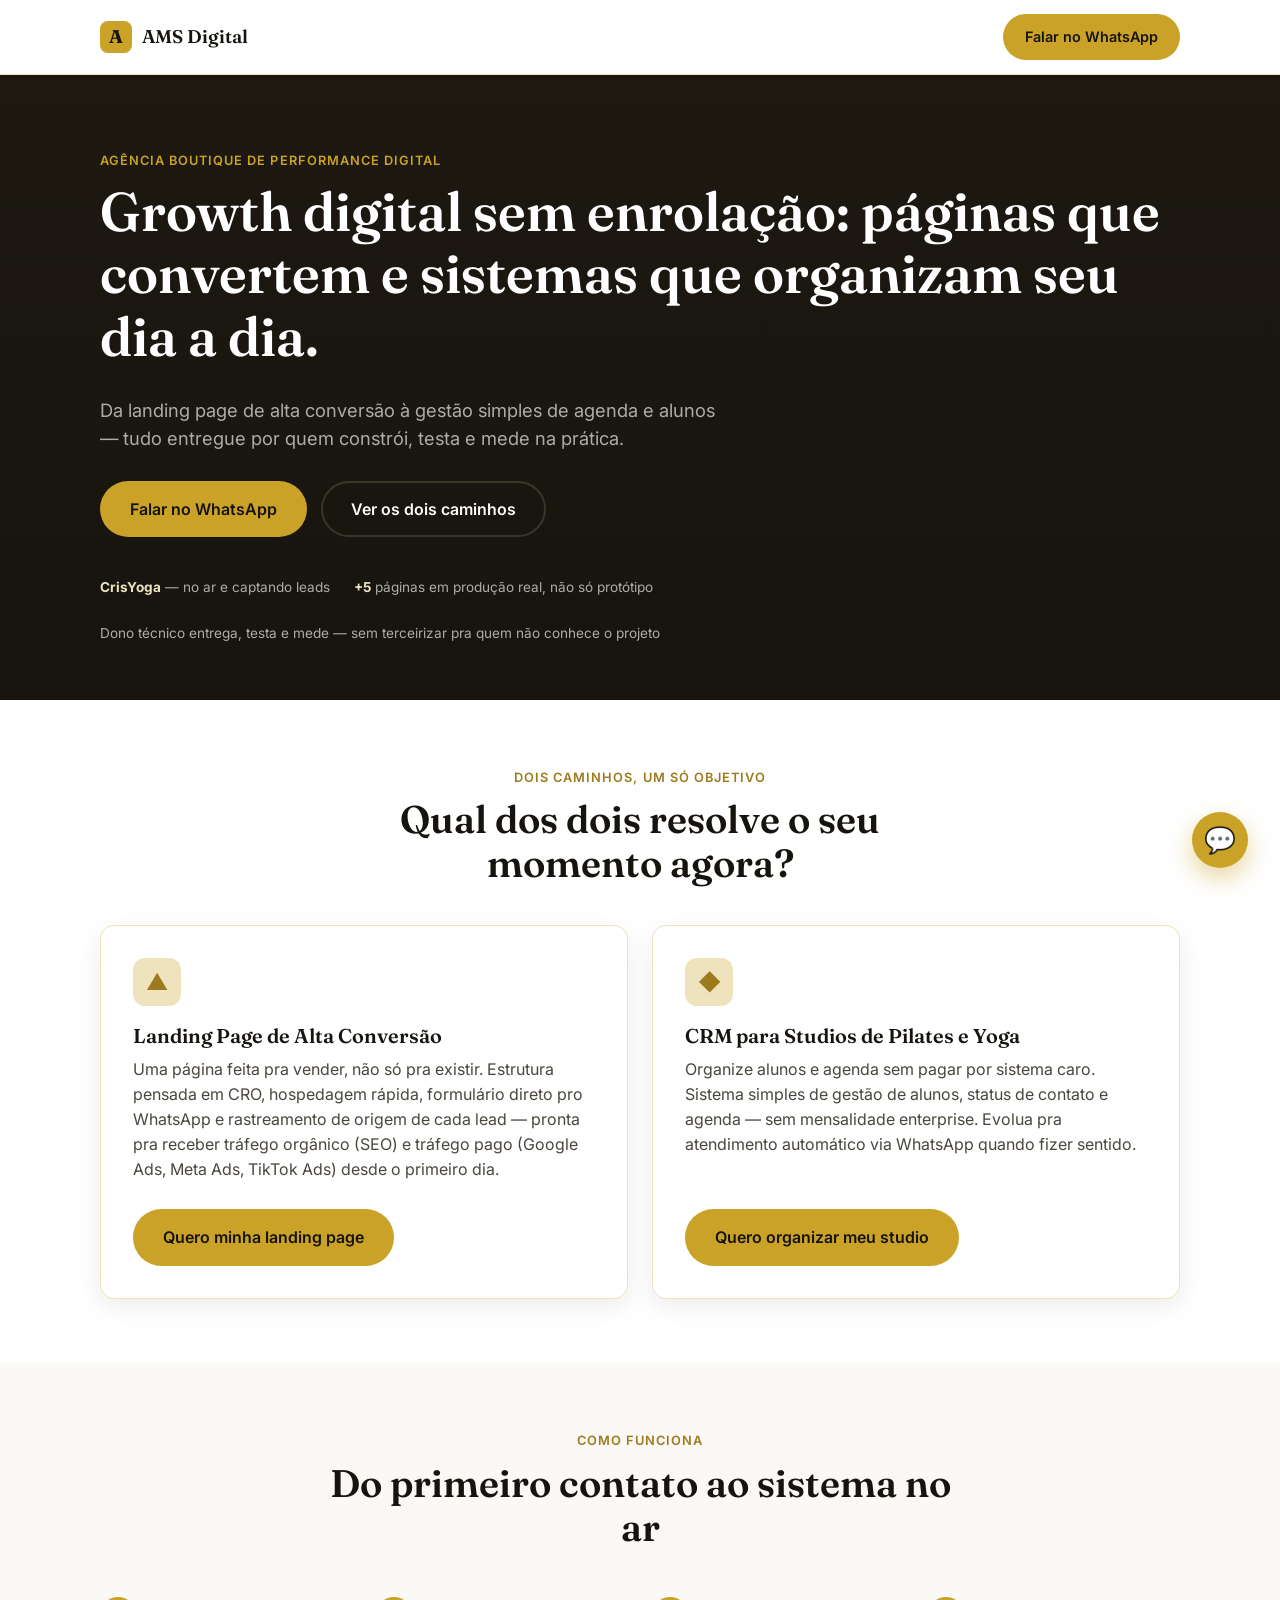
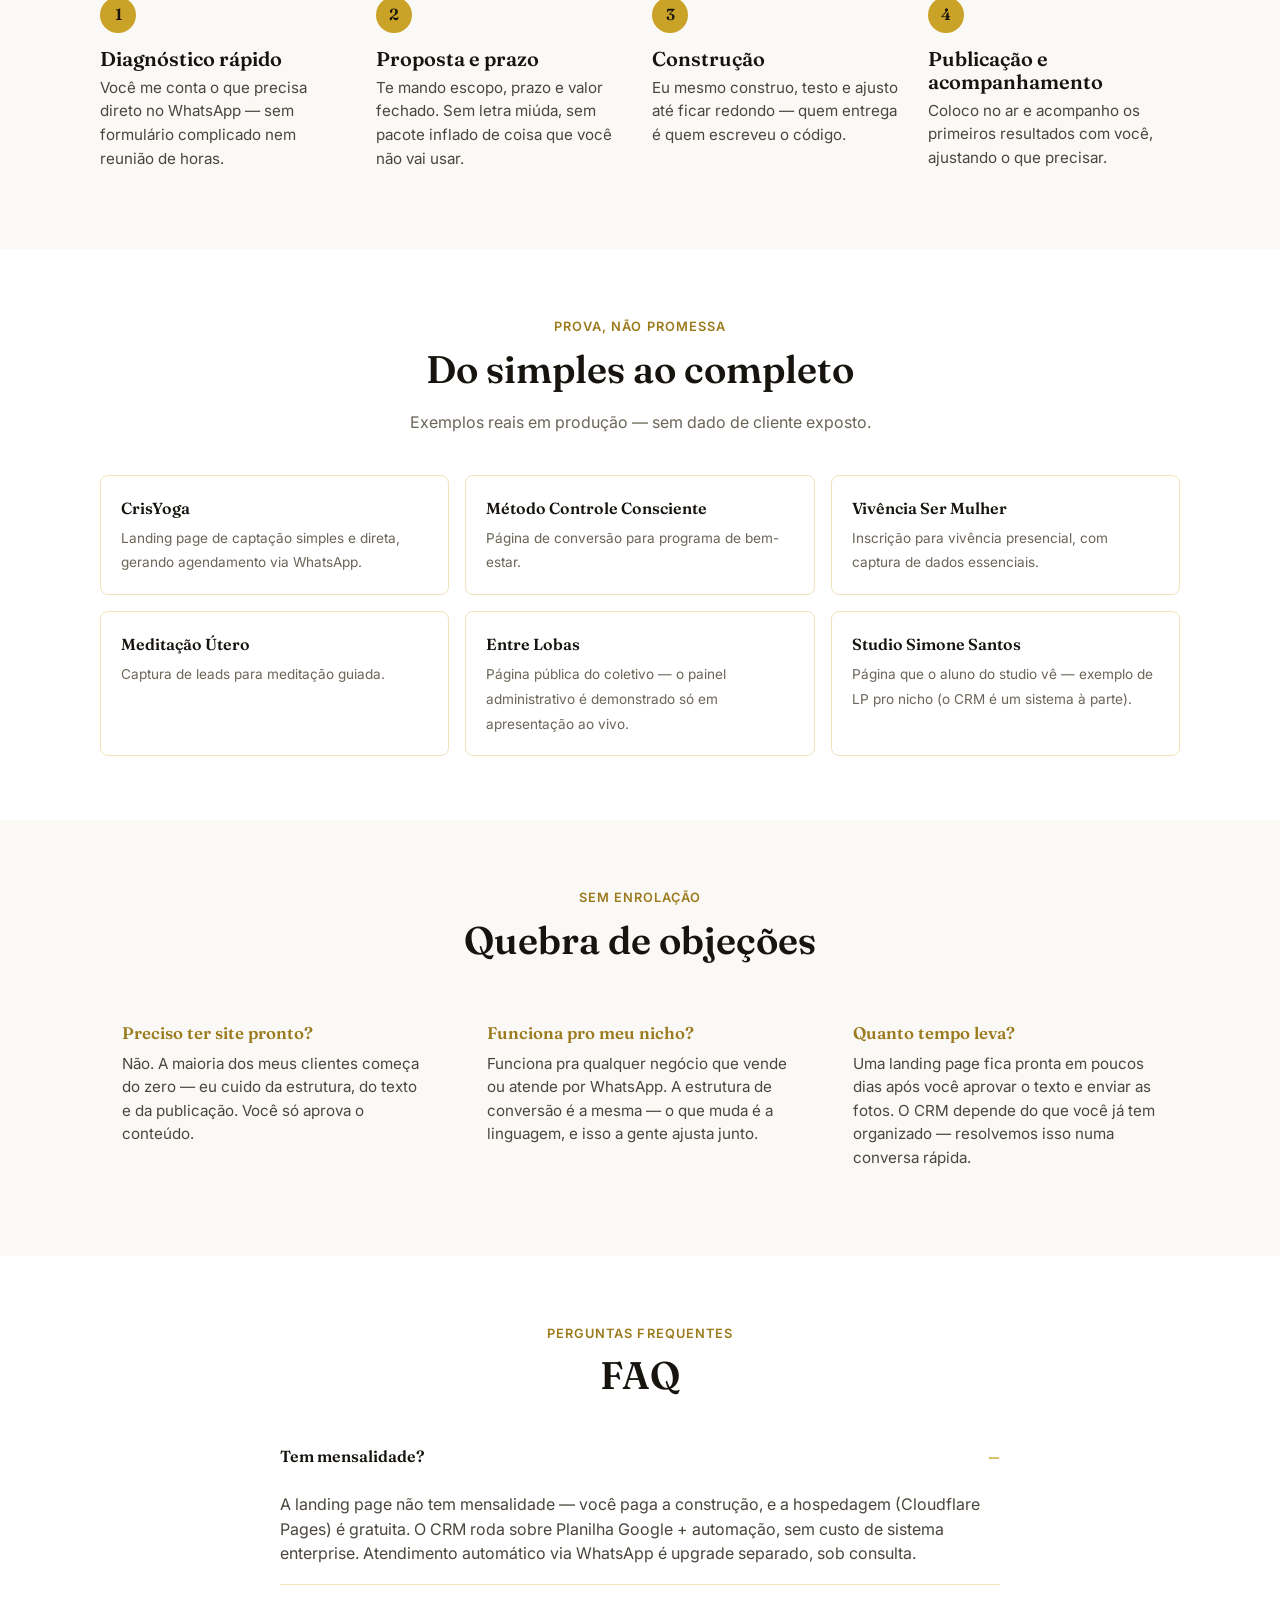
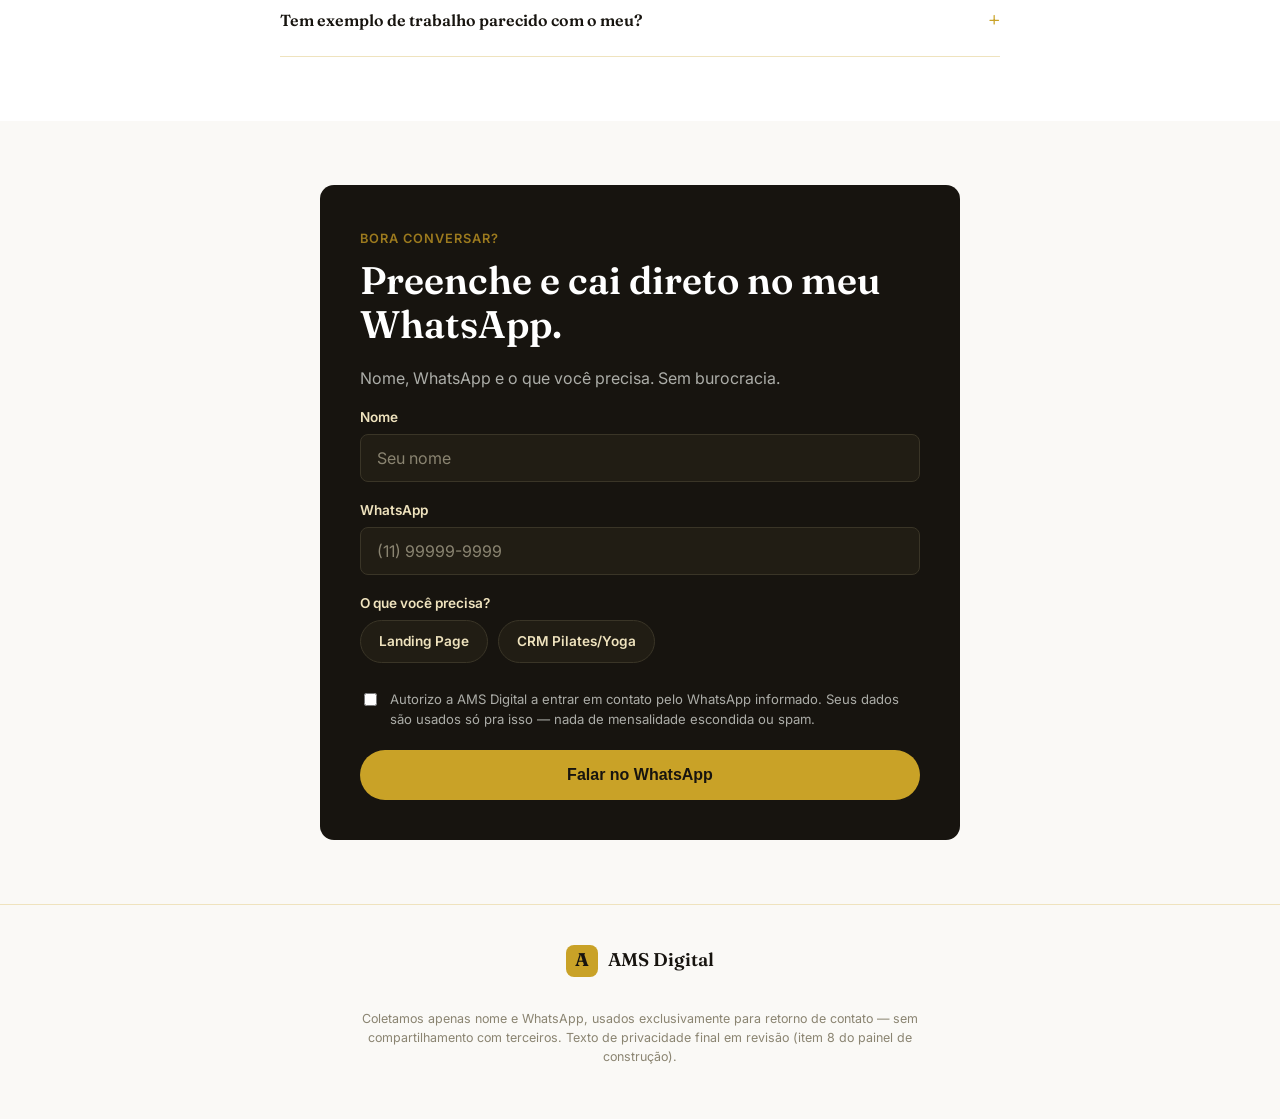
==== index.html @ 009a5bef "Implementação inicial da LP institucional AMS Digital HTML/CSS/JS estático (sem framework), seguindo" ====
<!DOCTYPE html>
<!-- build: implementacao-inicial-2026-09-08 -->
<html lang="pt-BR">
<head>
<meta charset="UTF-8">
<meta name="viewport" content="width=device-width, initial-scale=1.0">
<title>AMS Digital — Landing Pages de Alta Conversão e CRM para Studios de Pilates e Yoga</title>
<meta name="description" content="Agência boutique de performance digital: landing pages feitas pra vender e sistemas simples de gestão de agenda e alunos. Fale agora no WhatsApp.">

<!-- Open Graph — metadata completa (imagem, título/descrição finais) fica com o item 9 do painel (SEO) -->
<meta property="og:type" content="website">
<meta property="og:title" content="AMS Digital — Growth digital sem enrolação">
<meta property="og:description" content="Páginas que convertem e sistemas que organizam seu dia a dia. Fale agora no WhatsApp.">
<meta property="og:locale" content="pt_BR">

<link rel="preconnect" href="https://fonts.googleapis.com">
<link rel="preconnect" href="https://fonts.gstatic.com" crossorigin>
<link href="https://fonts.googleapis.com/css2?family=Fraunces:opsz,wght@9..144,500;9..144,600;9..144,700&family=Inter:wght@400;500;600;700&display=swap" rel="stylesheet">

<link rel="stylesheet" href="css/styles.css">

<!-- CONFIGURAÇÃO — editar em js/config.js antes de publicar -->
<script src="js/config.js"></script>
</head>
<body>

<header class="header">
  <div class="container">
    <a href="#hero" class="logo">
      <span class="mark" style="background:var(--gold);display:flex;align-items:center;justify-content:center;color:var(--graphite);font-family:var(--font-display);font-weight:700;">A</span>
      AMS Digital
    </a>
    <a href="#formulario" class="btn btn-primary" data-cta="nav">Falar no WhatsApp</a>
  </div>
</header>

<section class="hero" id="hero">
  <div class="container">
    <span class="eyebrow">Agência boutique de performance digital</span>
    <h1>Growth digital sem enrolação: páginas que convertem e sistemas que organizam seu dia a dia.</h1>
    <p class="lead">Da landing page de alta conversão à gestão simples de agenda e alunos — tudo entregue por quem constrói, testa e mede na prática.</p>
    <div class="hero-ctas">
      <a href="#formulario" class="btn btn-primary" data-cta="hero-principal">Falar no WhatsApp</a>
      <a href="#caminhos" class="btn btn-ghost" style="color:var(--off-white);border-color:#3a3527;">Ver os dois caminhos</a>
    </div>
    <div class="hero-proof">
      <span><strong>CrisYoga</strong> — no ar e captando leads</span>
      <span><strong>+5</strong> páginas em produção real, não só protótipo</span>
      <span>Dono técnico entrega, testa e mede — sem terceirizar pra quem não conhece o projeto</span>
    </div>
  </div>
</section>

<section class="section" id="caminhos">
  <div class="container">
    <div class="center max-w-prose" style="margin-bottom:40px;">
      <span class="eyebrow">Dois caminhos, um só objetivo</span>
      <h2>Qual dos dois resolve o seu momento agora?</h2>
    </div>
    <div class="paths">
      <article class="path-card">
        <div class="icon">▲</div>
        <h3>Landing Page de Alta Conversão</h3>
        <p>Uma página feita pra vender, não só pra existir. Estrutura pensada em CRO, hospedagem rápida, formulário direto pro WhatsApp e rastreamento de origem de cada lead — pronta pra receber tráfego orgânico (SEO) e tráfego pago (Google Ads, Meta Ads, TikTok Ads) desde o primeiro dia.</p>
        <a href="#formulario" class="btn btn-primary" data-cta="card-lp" data-servico="Landing Page de Alta Conversão">Quero minha landing page</a>
      </article>
      <article class="path-card">
        <div class="icon">◆</div>
        <h3>CRM para Studios de Pilates e Yoga</h3>
        <p>Organize alunos e agenda sem pagar por sistema caro. Sistema simples de gestão de alunos, status de contato e agenda — sem mensalidade enterprise. Evolua pra atendimento automático via WhatsApp quando fizer sentido.</p>
        <a href="#formulario" class="btn btn-primary" data-cta="card-crm" data-servico="CRM para Studios de Pilates e Yoga">Quero organizar meu studio</a>
      </article>
    </div>
  </div>
</section>

<section class="section section--off">
  <div class="container">
    <div class="center max-w-prose" style="margin-bottom:40px;">
      <span class="eyebrow">Como funciona</span>
      <h2>Do primeiro contato ao sistema no ar</h2>
    </div>
    <div class="steps">
      <div class="step">
        <h3>Diagnóstico rápido</h3>
        <p>Você me conta o que precisa direto no WhatsApp — sem formulário complicado nem reunião de horas.</p>
      </div>
      <div class="step">
        <h3>Proposta e prazo</h3>
        <p>Te mando escopo, prazo e valor fechado. Sem letra miúda, sem pacote inflado de coisa que você não vai usar.</p>
      </div>
      <div class="step">
        <h3>Construção</h3>
        <p>Eu mesmo construo, testo e ajusto até ficar redondo — quem entrega é quem escreveu o código.</p>
      </div>
      <div class="step">
        <h3>Publicação e acompanhamento</h3>
        <p>Coloco no ar e acompanho os primeiros resultados com você, ajustando o que precisar.</p>
      </div>
    </div>
  </div>
</section>

<section class="section" id="prova">
  <div class="container">
    <div class="center max-w-prose" style="margin-bottom:40px;">
      <span class="eyebrow">Prova, não promessa</span>
      <h2>Do simples ao completo</h2>
      <p style="color:#6b6558;">Exemplos reais em produção — sem dado de cliente exposto.</p>
    </div>
    <div class="proof-grid">
      <a class="proof-item" href="https://www.crisyoga.com.br/" target="_blank" rel="noopener" data-cta="prova-crisyoga">
        <span class="proof-name">CrisYoga</span>
        <span class="proof-desc">Landing page de captação simples e direta, gerando agendamento via WhatsApp.</span>
      </a>
      <a class="proof-item" href="http://metodo-controle-consciente.netlify.app" target="_blank" rel="noopener" data-cta="prova-mcc">
        <span class="proof-name">Método Controle Consciente</span>
        <span class="proof-desc">Página de conversão para programa de bem-estar.</span>
      </a>
      <a class="proof-item" href="http://sermulher.programa4estacoes.com.br" target="_blank" rel="noopener" data-cta="prova-sermulher">
        <span class="proof-name">Vivência Ser Mulher</span>
        <span class="proof-desc">Inscrição para vivência presencial, com captura de dados essenciais.</span>
      </a>
      <a class="proof-item" href="http://meditacaoutero.lovable.app" target="_blank" rel="noopener" data-cta="prova-utero">
        <span class="proof-name">Meditação Útero</span>
        <span class="proof-desc">Captura de leads para meditação guiada.</span>
      </a>
      <a class="proof-item" href="http://entre-lobas.lovable.app" target="_blank" rel="noopener" data-cta="prova-entrelobas">
        <span class="proof-name">Entre Lobas</span>
        <span class="proof-desc">Página pública do coletivo — o painel administrativo é demonstrado só em apresentação ao vivo.</span>
      </a>
      <a class="proof-item" href="http://studiosimonesantos.com.br" target="_blank" rel="noopener" data-cta="prova-simonesantos">
        <span class="proof-name">Studio Simone Santos</span>
        <span class="proof-desc">Página que o aluno do studio vê — exemplo de LP pro nicho (o CRM é um sistema à parte).</span>
      </a>
    </div>
  </div>
</section>

<section class="section section--off">
  <div class="container">
    <div class="center max-w-prose" style="margin-bottom:40px;">
      <span class="eyebrow">Sem enrolação</span>
      <h2>Quebra de objeções</h2>
    </div>
    <div class="objections">
      <div class="objection-card">
        <h3>Preciso ter site pronto?</h3>
        <p>Não. A maioria dos meus clientes começa do zero — eu cuido da estrutura, do texto e da publicação. Você só aprova o conteúdo.</p>
      </div>
      <div class="objection-card">
        <h3>Funciona pro meu nicho?</h3>
        <p>Funciona pra qualquer negócio que vende ou atende por WhatsApp. A estrutura de conversão é a mesma — o que muda é a linguagem, e isso a gente ajusta junto.</p>
      </div>
      <div class="objection-card">
        <h3>Quanto tempo leva?</h3>
        <p>Uma landing page fica pronta em poucos dias após você aprovar o texto e enviar as fotos. O CRM depende do que você já tem organizado — resolvemos isso numa conversa rápida.</p>
      </div>
    </div>
  </div>
</section>

<section class="section">
  <div class="container">
    <div class="center max-w-prose" style="margin-bottom:24px;">
      <span class="eyebrow">Perguntas frequentes</span>
      <h2>FAQ</h2>
    </div>
    <div style="max-width:720px;margin:0 auto;">
      <details class="faq-item" open>
        <summary>Tem mensalidade?</summary>
        <p>A landing page não tem mensalidade — você paga a construção, e a hospedagem (Cloudflare Pages) é gratuita. O CRM roda sobre Planilha Google + automação, sem custo de sistema enterprise. Atendimento automático via WhatsApp é upgrade separado, sob consulta.</p>
      </details>
      <details class="faq-item">
        <summary>Tem exemplo de trabalho parecido com o meu?</summary>
        <p>Sim — dá uma olhada na seção "Do simples ao completo" acima. A CrisYoga é uma landing page no ar hoje, e os outros exemplos mostram a mesma estrutura aplicada a nichos diferentes.</p>
      </details>
    </div>
  </div>
</section>

<section class="section section--off" id="formulario">
  <div class="container">
    <div class="form-wrap" style="max-width:640px;margin:0 auto;">
      <span class="eyebrow">Bora conversar?</span>
      <h2>Preenche e cai direto no meu WhatsApp.</h2>
      <p class="lead">Nome, WhatsApp e o que você precisa. Sem burocracia.</p>

      <form id="lead-form" novalidate>
        <div class="field">
          <label for="nome">Nome</label>
          <input type="text" id="nome" name="nome" placeholder="Seu nome" autocomplete="name" required>
        </div>
        <div class="field">
          <label for="whatsapp">WhatsApp</label>
          <input type="tel" id="whatsapp" name="whatsapp" placeholder="(11) 99999-9999" autocomplete="tel" required>
        </div>
        <div class="field">
          <label>O que você precisa?</label>
          <div class="radio-group" id="servico-group">
            <label class="radio-pill" data-value="Landing Page de Alta Conversão">
              <input type="radio" name="servico" value="Landing Page de Alta Conversão" style="position:absolute;opacity:0;">
              Landing Page
            </label>
            <label class="radio-pill" data-value="CRM para Studios de Pilates e Yoga">
              <input type="radio" name="servico" value="CRM para Studios de Pilates e Yoga" style="position:absolute;opacity:0;">
              CRM Pilates/Yoga
            </label>
          </div>
        </div>
        <label class="consent">
          <input type="checkbox" name="consentimento" required>
          <span>Autorizo a AMS Digital a entrar em contato pelo WhatsApp informado. Seus dados são usados só pra isso — nada de mensalidade escondida ou spam.</span>
        </label>
        <button type="submit" class="btn btn-primary btn-block" id="submit-btn" data-cta="form-submit">Falar no WhatsApp</button>
      </form>

      <div class="form-success" id="form-success">
        <div class="icon">✅</div>
        <h3 style="color:var(--white);">Prontinho!</h3>
        <p>Já vamos te chamar no WhatsApp.</p>
      </div>
    </div>
  </div>
</section>

<footer class="footer">
  <div class="container">
    <a href="#hero" class="logo" style="justify-content:center;">
      <span class="mark" style="background:var(--gold);display:flex;align-items:center;justify-content:center;color:var(--graphite);font-family:var(--font-display);font-weight:700;">A</span>
      AMS Digital
    </a>
    <div class="footer-social">
      <a href="#" id="instagram-link" target="_blank" rel="noopener" aria-label="Instagram" hidden>IG</a>
      <a href="#" id="linkedin-link" target="_blank" rel="noopener" aria-label="LinkedIn" hidden>in</a>
    </div>
    <p class="footer-legal">
      Coletamos apenas nome e WhatsApp, usados exclusivamente para retorno de contato — sem compartilhamento com terceiros.
      Texto de privacidade final em revisão (item 8 do painel de construção).
    </p>
  </div>
</footer>

<a class="wa-float js-wa-generico" id="wa-float" href="#" target="_blank" rel="noopener" aria-label="Falar no WhatsApp" data-cta="float">💬</a>

<script src="js/main.js"></script>
</body>
</html>
---- css/styles.css ----
/* ==========================================================================
   AMS Digital — LP institucional
   Design tokens aprovados por Isla (item 3 do painel): dourado/champagne/
   prata sobre base neutra. Fraunces nos headlines, Inter no corpo/UI.
   ========================================================================== */

:root {
  --gold: #C9A227;
  --bronze: #9C7A1E;
  --champagne: #EFE3BE;
  --silver: #ACADA8;
  --off-white: #FAF9F6;
  --graphite: #17140F;
  --white: #FFFFFF;

  --font-display: "Fraunces", Georgia, serif;
  --font-body: "Inter", -apple-system, BlinkMacSystemFont, "Segoe UI", sans-serif;

  --radius: 14px;
  --radius-sm: 8px;
  --container: 1120px;
  --shadow-card: 0 8px 24px rgba(23, 20, 15, 0.08);
}

*, *::before, *::after { box-sizing: border-box; }
[hidden] { display: none !important; }

html { scroll-behavior: smooth; }

body {
  margin: 0;
  font-family: var(--font-body);
  color: var(--graphite);
  background: var(--white);
  line-height: 1.55;
  -webkit-font-smoothing: antialiased;
}

h1, h2, h3, h4 {
  font-family: var(--font-display);
  font-weight: 600;
  line-height: 1.15;
  margin: 0 0 0.5em;
}

h1 { font-size: clamp(2rem, 5vw + 1rem, 3.4rem); }
h2 { font-size: clamp(1.6rem, 3vw + 1rem, 2.4rem); }
h3 { font-size: 1.25rem; }

p { margin: 0 0 1em; }

a { color: inherit; }

img { max-width: 100%; display: block; }

.container {
  width: 100%;
  max-width: var(--container);
  margin: 0 auto;
  padding: 0 20px;
}

.section { padding: 64px 0; }
.section--tight { padding: 48px 0; }
.section--off { background: var(--off-white); }

.eyebrow {
  display: inline-block;
  font-size: 0.8rem;
  font-weight: 600;
  letter-spacing: 0.08em;
  text-transform: uppercase;
  color: var(--bronze);
  margin-bottom: 0.75em;
}

.center { text-align: center; }
.max-w-prose { max-width: 640px; margin-left: auto; margin-right: auto; }

/* ---------- Botões ---------- */
.btn {
  display: inline-flex;
  align-items: center;
  justify-content: center;
  gap: 8px;
  padding: 14px 28px;
  border-radius: 999px;
  font-weight: 600;
  font-size: 1rem;
  text-decoration: none;
  border: 2px solid transparent;
  cursor: pointer;
  transition: transform 0.15s ease, box-shadow 0.15s ease;
}

.btn:active { transform: scale(0.98); }

/* Texto grafite (não branco) sobre dourado — contraste WCAG AA, decisão do Design. */
.btn-primary {
  background: var(--gold);
  color: var(--graphite);
}
.btn-primary:hover { background: var(--bronze); }

.btn-ghost {
  background: transparent;
  border-color: var(--champagne);
  color: var(--graphite);
}
.btn-ghost:hover { border-color: var(--gold); }

.btn-block { width: 100%; }

/* ---------- Header ---------- */
.header {
  position: sticky;
  top: 0;
  z-index: 40;
  background: rgba(255, 255, 255, 0.92);
  backdrop-filter: saturate(180%) blur(8px);
  border-bottom: 1px solid var(--champagne);
}

.header .container {
  display: flex;
  align-items: center;
  justify-content: space-between;
  padding-top: 14px;
  padding-bottom: 14px;
}

.logo {
  display: flex;
  align-items: center;
  gap: 10px;
  font-family: var(--font-display);
  font-weight: 600;
  font-size: 1.15rem;
  text-decoration: none;
  color: var(--graphite);
}

.logo .mark {
  width: 32px;
  height: 32px;
  border-radius: 8px;
}

.header .btn { padding: 10px 20px; font-size: 0.9rem; }

/* ---------- Hero (fundo escuro, destaque dourado) ---------- */
.hero {
  background: linear-gradient(180deg, #1d1911 0%, var(--graphite) 100%);
  color: var(--off-white);
  padding: 72px 0 56px;
}

.hero .eyebrow { color: var(--gold); }

.hero h1 { color: var(--white); }

.hero .lead {
  font-size: 1.15rem;
  color: var(--silver);
  max-width: 620px;
}

.hero-ctas {
  display: flex;
  flex-wrap: wrap;
  gap: 14px;
  margin-top: 28px;
}

.hero-proof {
  margin-top: 40px;
  display: flex;
  flex-wrap: wrap;
  gap: 24px;
  font-size: 0.85rem;
  color: var(--silver);
}

.hero-proof strong { color: var(--champagne); }

/* ---------- Dois caminhos (cards) ---------- */
.paths {
  display: grid;
  gap: 24px;
  grid-template-columns: 1fr;
}

@media (min-width: 760px) {
  .paths { grid-template-columns: 1fr 1fr; }
}

.path-card {
  background: var(--white);
  border: 1px solid var(--champagne);
  border-radius: var(--radius);
  padding: 32px;
  box-shadow: var(--shadow-card);
  display: flex;
  flex-direction: column;
}

.path-card .icon {
  width: 48px;
  height: 48px;
  border-radius: 12px;
  background: var(--champagne);
  color: var(--bronze);
  display: flex;
  align-items: center;
  justify-content: center;
  font-size: 1.4rem;
  margin-bottom: 18px;
}

.path-card p { color: #4a463d; flex-grow: 1; }

.path-card .btn { margin-top: 12px; align-self: flex-start; }

/* ---------- Como funciona ---------- */
.steps {
  display: grid;
  gap: 24px;
  grid-template-columns: 1fr;
  counter-reset: step;
}

@media (min-width: 760px) {
  .steps { grid-template-columns: repeat(4, 1fr); }
}

.step {
  position: relative;
  padding-top: 8px;
}

.step::before {
  counter-increment: step;
  content: counter(step);
  display: flex;
  align-items: center;
  justify-content: center;
  width: 36px;
  height: 36px;
  border-radius: 50%;
  background: var(--gold);
  color: var(--graphite);
  font-family: var(--font-display);
  font-weight: 600;
  margin-bottom: 14px;
}

.step h3 { margin-bottom: 6px; }
.step p { color: #4a463d; font-size: 0.95rem; }

/* ---------- Prova / diferenciais ---------- */
.proof-grid {
  display: grid;
  gap: 16px;
  grid-template-columns: 1fr;
}

@media (min-width: 640px) {
  .proof-grid { grid-template-columns: repeat(2, 1fr); }
}
@media (min-width: 960px) {
  .proof-grid { grid-template-columns: repeat(3, 1fr); }
}

.proof-item {
  border: 1px solid var(--champagne);
  border-radius: var(--radius-sm);
  padding: 20px;
  text-decoration: none;
  color: var(--graphite);
  transition: border-color 0.15s ease, transform 0.15s ease;
}

.proof-item:hover {
  border-color: var(--gold);
  transform: translateY(-2px);
}

.proof-item .proof-name {
  font-family: var(--font-display);
  font-weight: 600;
  display: block;
  margin-bottom: 4px;
}

.proof-item .proof-desc {
  font-size: 0.85rem;
  color: #6b6558;
}

/* ---------- Objeções ---------- */
.objections {
  display: grid;
  gap: 16px;
  grid-template-columns: 1fr;
}

@media (min-width: 760px) {
  .objections { grid-template-columns: repeat(3, 1fr); }
}

.objection-card {
  background: var(--off-white);
  border-radius: var(--radius-sm);
  padding: 22px;
}

.objection-card h3 { font-size: 1.05rem; color: var(--bronze); }
.objection-card p { color: #4a463d; font-size: 0.95rem; margin: 0; }

/* ---------- FAQ (accordion nativo, sem JS) ---------- */
.faq-item {
  border-bottom: 1px solid var(--champagne);
}

.faq-item summary {
  cursor: pointer;
  list-style: none;
  padding: 18px 0;
  font-family: var(--font-display);
  font-weight: 600;
  display: flex;
  align-items: center;
  justify-content: space-between;
  gap: 12px;
}

.faq-item summary::-webkit-details-marker { display: none; }

.faq-item summary::after {
  content: "+";
  font-size: 1.4rem;
  color: var(--gold);
  flex-shrink: 0;
}

.faq-item[open] summary::after { content: "–"; }

.faq-item p { padding-bottom: 18px; color: #4a463d; margin: 0; }

/* ---------- Formulário ---------- */
.form-wrap {
  background: var(--graphite);
  color: var(--off-white);
  border-radius: var(--radius);
  padding: 40px;
}

.form-wrap h2 { color: var(--white); }
.form-wrap .lead { color: var(--silver); }

.field { margin-bottom: 18px; }

.field label {
  display: block;
  font-size: 0.85rem;
  font-weight: 600;
  margin-bottom: 6px;
  color: var(--champagne);
}

.field input[type="text"],
.field input[type="tel"] {
  width: 100%;
  padding: 13px 16px;
  border-radius: var(--radius-sm);
  border: 1px solid #3a3527;
  background: #211d14;
  color: var(--white);
  font-size: 1rem;
  font-family: var(--font-body);
}

.field input::placeholder { color: #8a8471; }

.field input:focus,
.radio-pill:focus-visible {
  outline: 2px solid var(--gold);
  outline-offset: 2px;
}

.radio-group {
  display: flex;
  flex-wrap: wrap;
  gap: 10px;
}

.radio-pill {
  border: 1px solid #3a3527;
  background: #211d14;
  color: var(--off-white);
  border-radius: 999px;
  padding: 10px 18px;
  font-size: 0.9rem;
  cursor: pointer;
  user-select: none;
}

.radio-pill.checked {
  background: var(--gold);
  border-color: var(--gold);
  color: var(--graphite);
  font-weight: 600;
}

.consent {
  display: flex;
  gap: 10px;
  align-items: flex-start;
  font-size: 0.82rem;
  color: var(--silver);
  margin: 20px 0;
}

.consent input { margin-top: 4px; }
.consent a { color: var(--champagne); text-decoration: underline; }

.form-success {
  display: none;
  text-align: center;
  padding: 24px;
}

.form-success.show { display: block; }

.form-success .icon {
  font-size: 2.4rem;
  margin-bottom: 12px;
}

/* ---------- Footer ---------- */
.footer {
  background: var(--off-white);
  padding: 40px 0;
  border-top: 1px solid var(--champagne);
}

.footer .container {
  display: flex;
  flex-direction: column;
  align-items: center;
  gap: 16px;
  text-align: center;
}

.footer-social {
  display: flex;
  gap: 16px;
}

.footer-social a {
  width: 38px;
  height: 38px;
  border-radius: 50%;
  border: 1px solid var(--champagne);
  display: flex;
  align-items: center;
  justify-content: center;
  text-decoration: none;
}

.footer-legal {
  font-size: 0.78rem;
  color: #8a8471;
  max-width: 560px;
}

/* ---------- WhatsApp flutuante (fixo no mobile) ---------- */
.wa-float {
  position: fixed;
  right: 18px;
  bottom: 18px;
  z-index: 50;
  width: 56px;
  height: 56px;
  border-radius: 50%;
  background: var(--gold);
  color: var(--graphite);
  display: flex;
  align-items: center;
  justify-content: center;
  text-decoration: none;
  box-shadow: 0 10px 24px rgba(201, 162, 39, 0.45);
  font-size: 1.6rem;
}

@media (min-width: 960px) {
  .wa-float { right: 32px; bottom: 32px; }
}
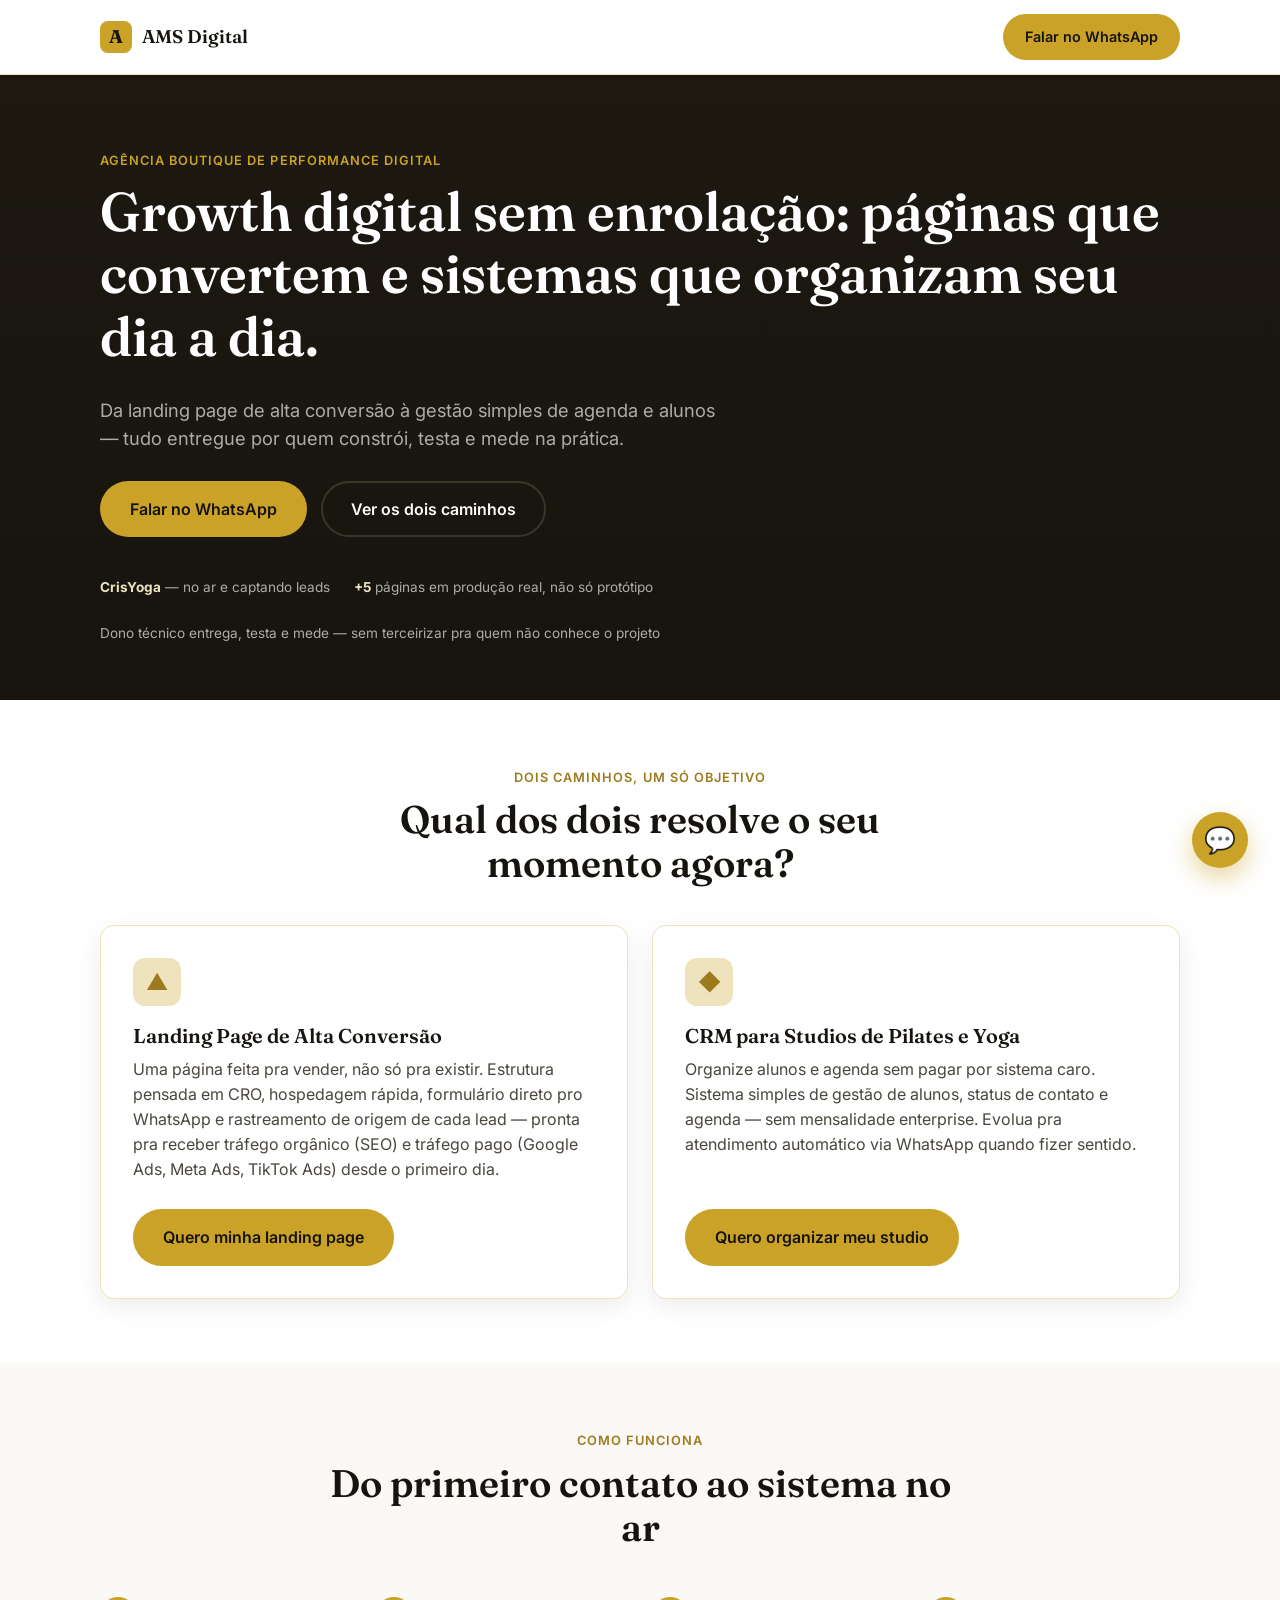
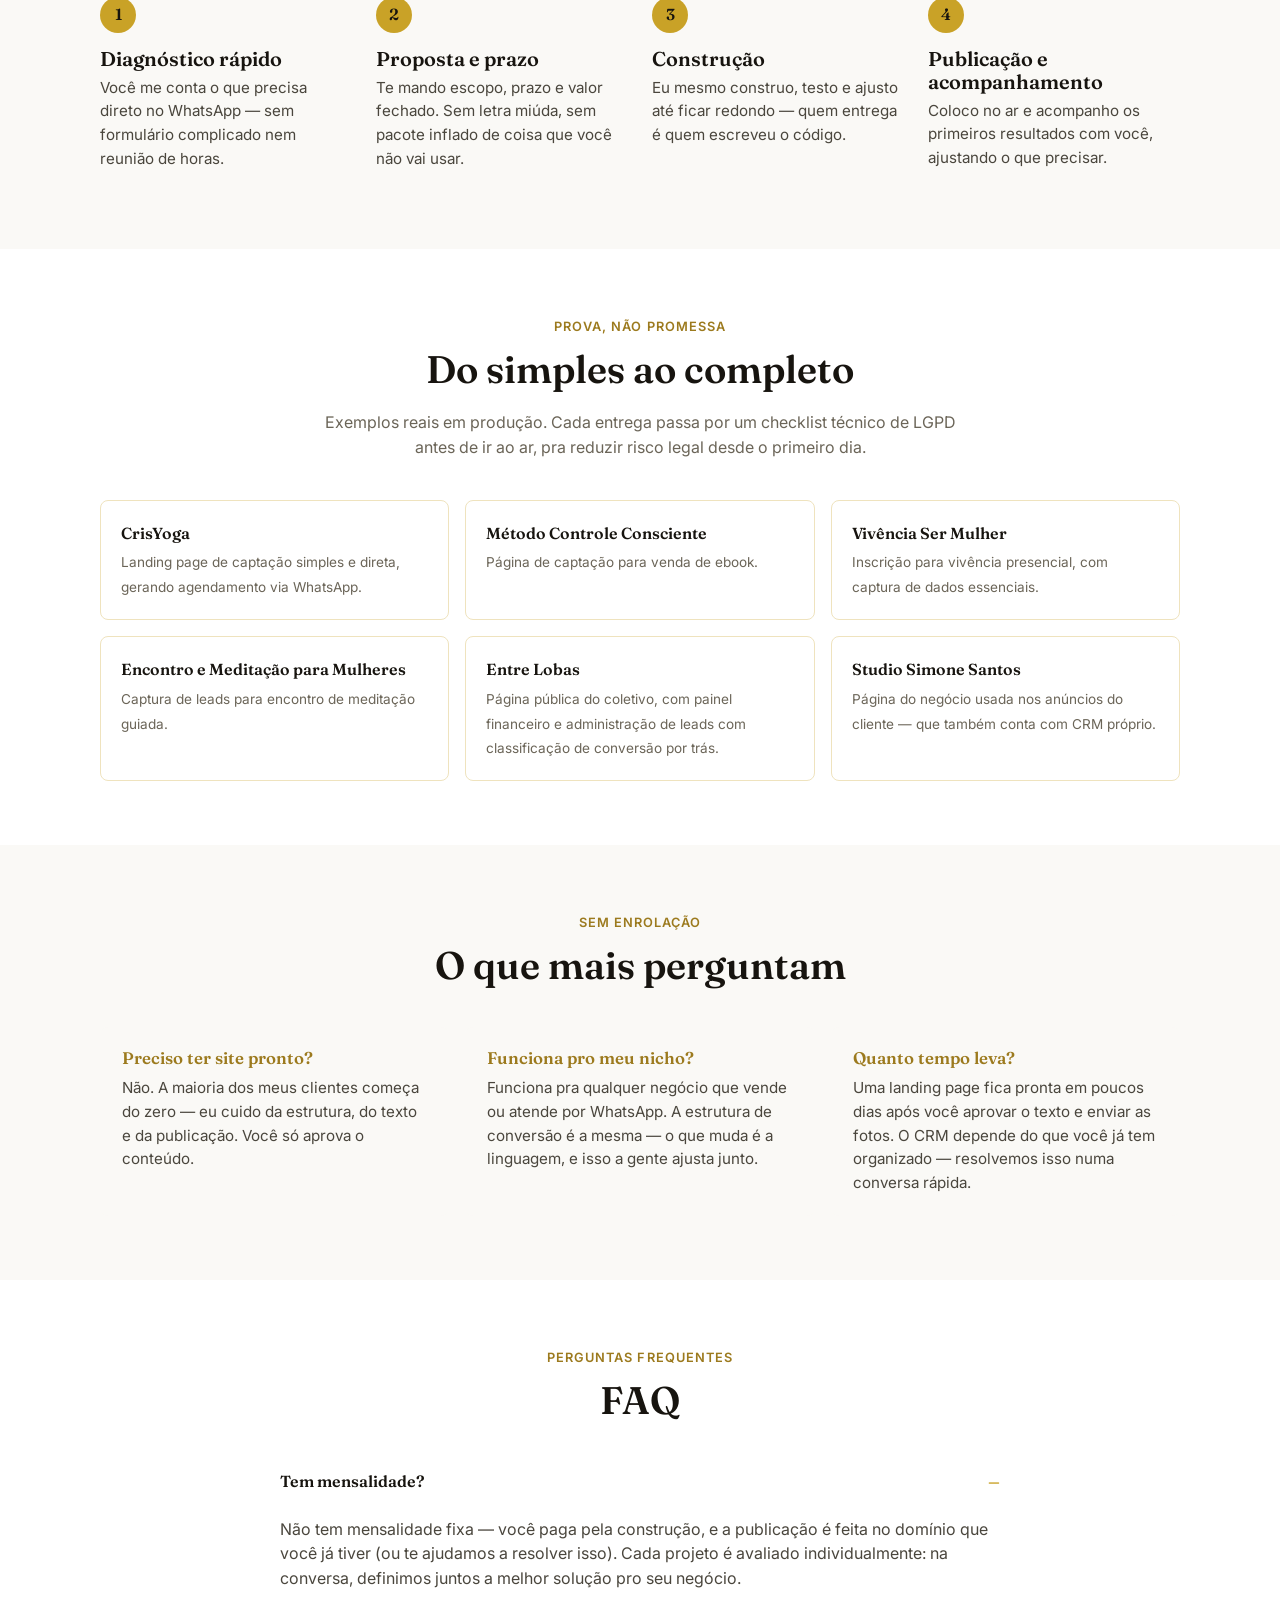
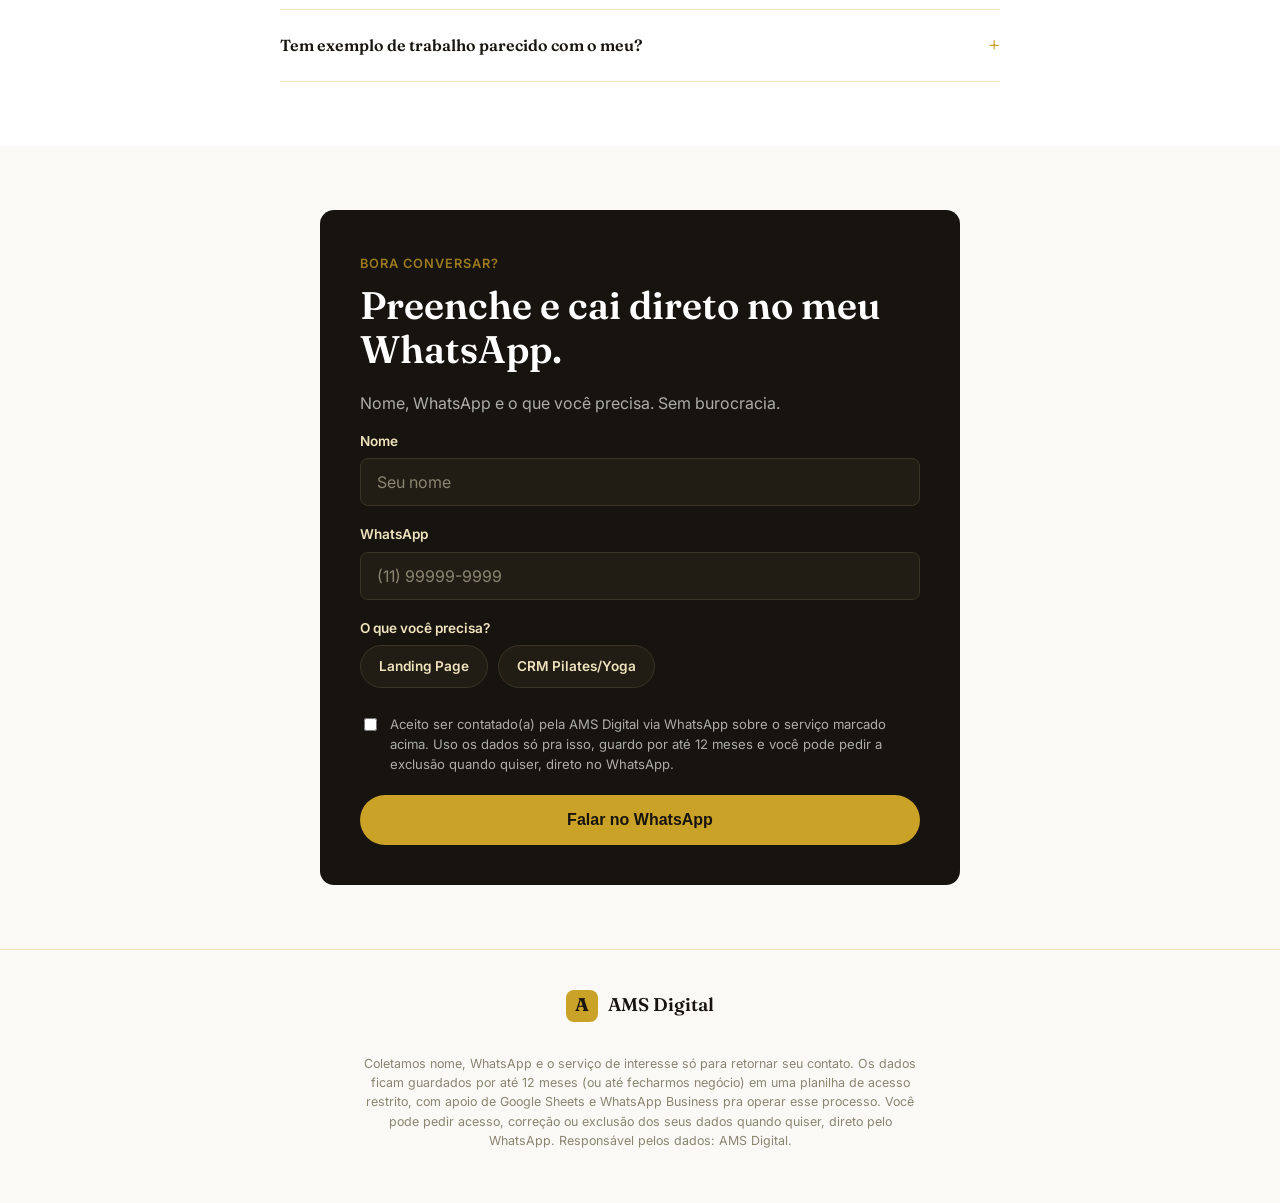
==== commit 2f1837e4: "Ajusta copy de prova social, FAQ e privacidade conforme feedback do Anderson - Corrige URL do Studio" ====
--- a/index.html
+++ b/index.html
@@ -106,7 +106,7 @@
     <div class="center max-w-prose" style="margin-bottom:40px;">
       <span class="eyebrow">Prova, não promessa</span>
       <h2>Do simples ao completo</h2>
-      <p style="color:#6b6558;">Exemplos reais em produção — sem dado de cliente exposto.</p>
+      <p style="color:#6b6558;">Exemplos reais em produção. Cada entrega passa por um checklist técnico de LGPD antes de ir ao ar, pra reduzir risco legal desde o primeiro dia.</p>
     </div>
     <div class="proof-grid">
       <a class="proof-item" href="https://www.crisyoga.com.br/" target="_blank" rel="noopener" data-cta="prova-crisyoga">
@@ -115,23 +115,23 @@
       </a>
       <a class="proof-item" href="http://metodo-controle-consciente.netlify.app" target="_blank" rel="noopener" data-cta="prova-mcc">
         <span class="proof-name">Método Controle Consciente</span>
-        <span class="proof-desc">Página de conversão para programa de bem-estar.</span>
+        <span class="proof-desc">Página de captação para venda de ebook.</span>
       </a>
       <a class="proof-item" href="http://sermulher.programa4estacoes.com.br" target="_blank" rel="noopener" data-cta="prova-sermulher">
         <span class="proof-name">Vivência Ser Mulher</span>
         <span class="proof-desc">Inscrição para vivência presencial, com captura de dados essenciais.</span>
       </a>
       <a class="proof-item" href="http://meditacaoutero.lovable.app" target="_blank" rel="noopener" data-cta="prova-utero">
-        <span class="proof-name">Meditação Útero</span>
-        <span class="proof-desc">Captura de leads para meditação guiada.</span>
+        <span class="proof-name">Encontro e Meditação para Mulheres</span>
+        <span class="proof-desc">Captura de leads para encontro de meditação guiada.</span>
       </a>
       <a class="proof-item" href="http://entre-lobas.lovable.app" target="_blank" rel="noopener" data-cta="prova-entrelobas">
         <span class="proof-name">Entre Lobas</span>
-        <span class="proof-desc">Página pública do coletivo — o painel administrativo é demonstrado só em apresentação ao vivo.</span>
-      </a>
-      <a class="proof-item" href="http://studiosimonesantos.com.br" target="_blank" rel="noopener" data-cta="prova-simonesantos">
+        <span class="proof-desc">Página pública do coletivo, com painel financeiro e administração de leads com classificação de conversão por trás.</span>
+      </a>
+      <a class="proof-item" href="http://www.studiosimonesantos.com.br" target="_blank" rel="noopener" data-cta="prova-simonesantos">
         <span class="proof-name">Studio Simone Santos</span>
-        <span class="proof-desc">Página que o aluno do studio vê — exemplo de LP pro nicho (o CRM é um sistema à parte).</span>
+        <span class="proof-desc">Página do negócio usada nos anúncios do cliente — que também conta com CRM próprio.</span>
       </a>
     </div>
   </div>
@@ -141,7 +141,7 @@
   <div class="container">
     <div class="center max-w-prose" style="margin-bottom:40px;">
       <span class="eyebrow">Sem enrolação</span>
-      <h2>Quebra de objeções</h2>
+      <h2>O que mais perguntam</h2>
     </div>
     <div class="objections">
       <div class="objection-card">
@@ -169,11 +169,11 @@
     <div style="max-width:720px;margin:0 auto;">
       <details class="faq-item" open>
         <summary>Tem mensalidade?</summary>
-        <p>A landing page não tem mensalidade — você paga a construção, e a hospedagem (Cloudflare Pages) é gratuita. O CRM roda sobre Planilha Google + automação, sem custo de sistema enterprise. Atendimento automático via WhatsApp é upgrade separado, sob consulta.</p>
+        <p>Não tem mensalidade fixa — você paga pela construção, e a publicação é feita no domínio que você já tiver (ou te ajudamos a resolver isso). Cada projeto é avaliado individualmente: na conversa, definimos juntos a melhor solução pro seu negócio.</p>
       </details>
       <details class="faq-item">
         <summary>Tem exemplo de trabalho parecido com o meu?</summary>
-        <p>Sim — dá uma olhada na seção "Do simples ao completo" acima. A CrisYoga é uma landing page no ar hoje, e os outros exemplos mostram a mesma estrutura aplicada a nichos diferentes.</p>
+        <p>Cada projeto é único — antes de começar, mergulhamos no material e no negócio do cliente pra construir a experiência certa, não um modelo genérico. Ainda assim, dá pra ver nosso trabalho aplicado a nichos diferentes na seção "Do simples ao completo" acima — inclusive esta própria página da AMS Digital é um exemplo construído com essa metodologia.</p>
       </details>
     </div>
   </div>
@@ -210,7 +210,7 @@
         </div>
         <label class="consent">
           <input type="checkbox" name="consentimento" required>
-          <span>Autorizo a AMS Digital a entrar em contato pelo WhatsApp informado. Seus dados são usados só pra isso — nada de mensalidade escondida ou spam.</span>
+          <span>Aceito ser contatado(a) pela AMS Digital via WhatsApp sobre o serviço marcado acima. Uso os dados só pra isso, guardo por até 12 meses e você pode pedir a exclusão quando quiser, direto no WhatsApp.</span>
         </label>
         <button type="submit" class="btn btn-primary btn-block" id="submit-btn" data-cta="form-submit">Falar no WhatsApp</button>
       </form>
@@ -235,8 +235,10 @@
       <a href="#" id="linkedin-link" target="_blank" rel="noopener" aria-label="LinkedIn" hidden>in</a>
     </div>
     <p class="footer-legal">
-      Coletamos apenas nome e WhatsApp, usados exclusivamente para retorno de contato — sem compartilhamento com terceiros.
-      Texto de privacidade final em revisão (item 8 do painel de construção).
+      Coletamos nome, WhatsApp e o serviço de interesse só para retornar seu contato. Os dados ficam guardados por até 12 meses
+      (ou até fecharmos negócio) em uma planilha de acesso restrito, com apoio de Google Sheets e WhatsApp Business pra operar
+      esse processo. Você pode pedir acesso, correção ou exclusão dos seus dados quando quiser, direto pelo WhatsApp.
+      Responsável pelos dados: AMS Digital.
     </p>
   </div>
 </footer>
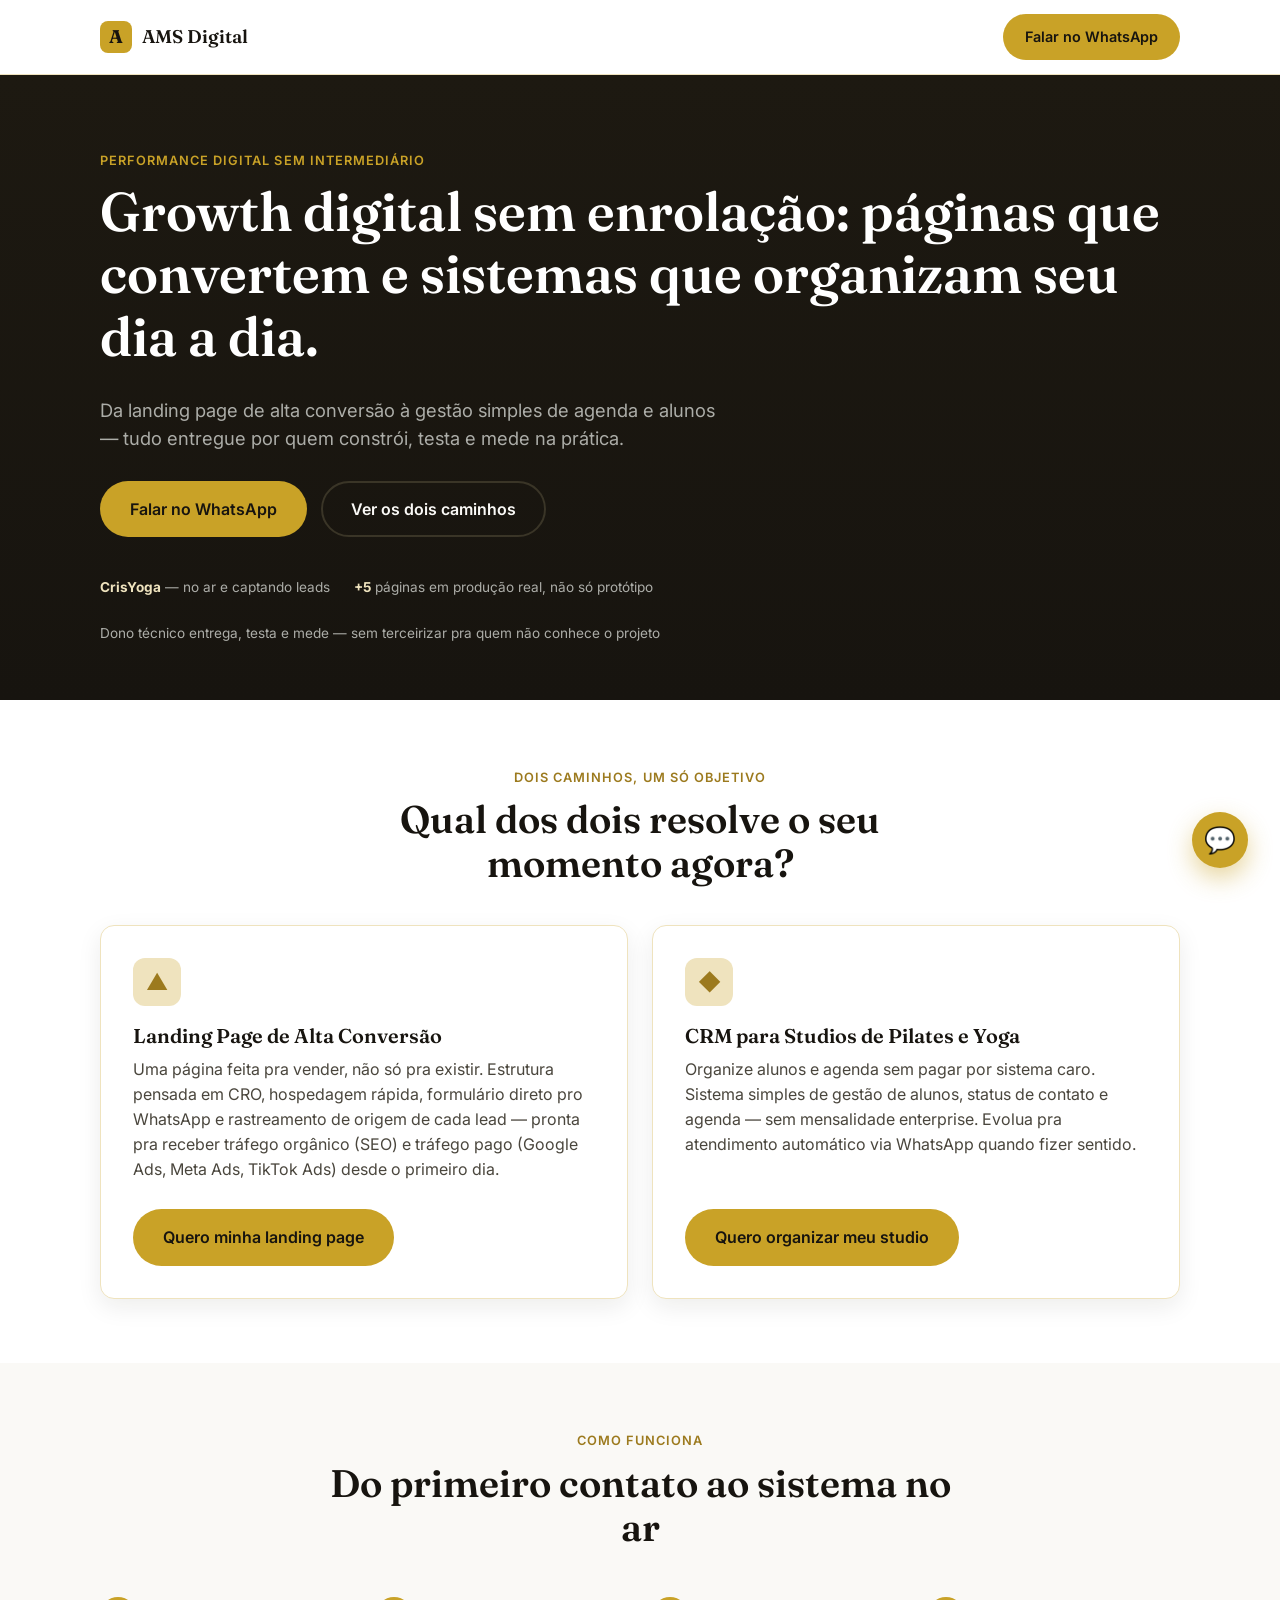
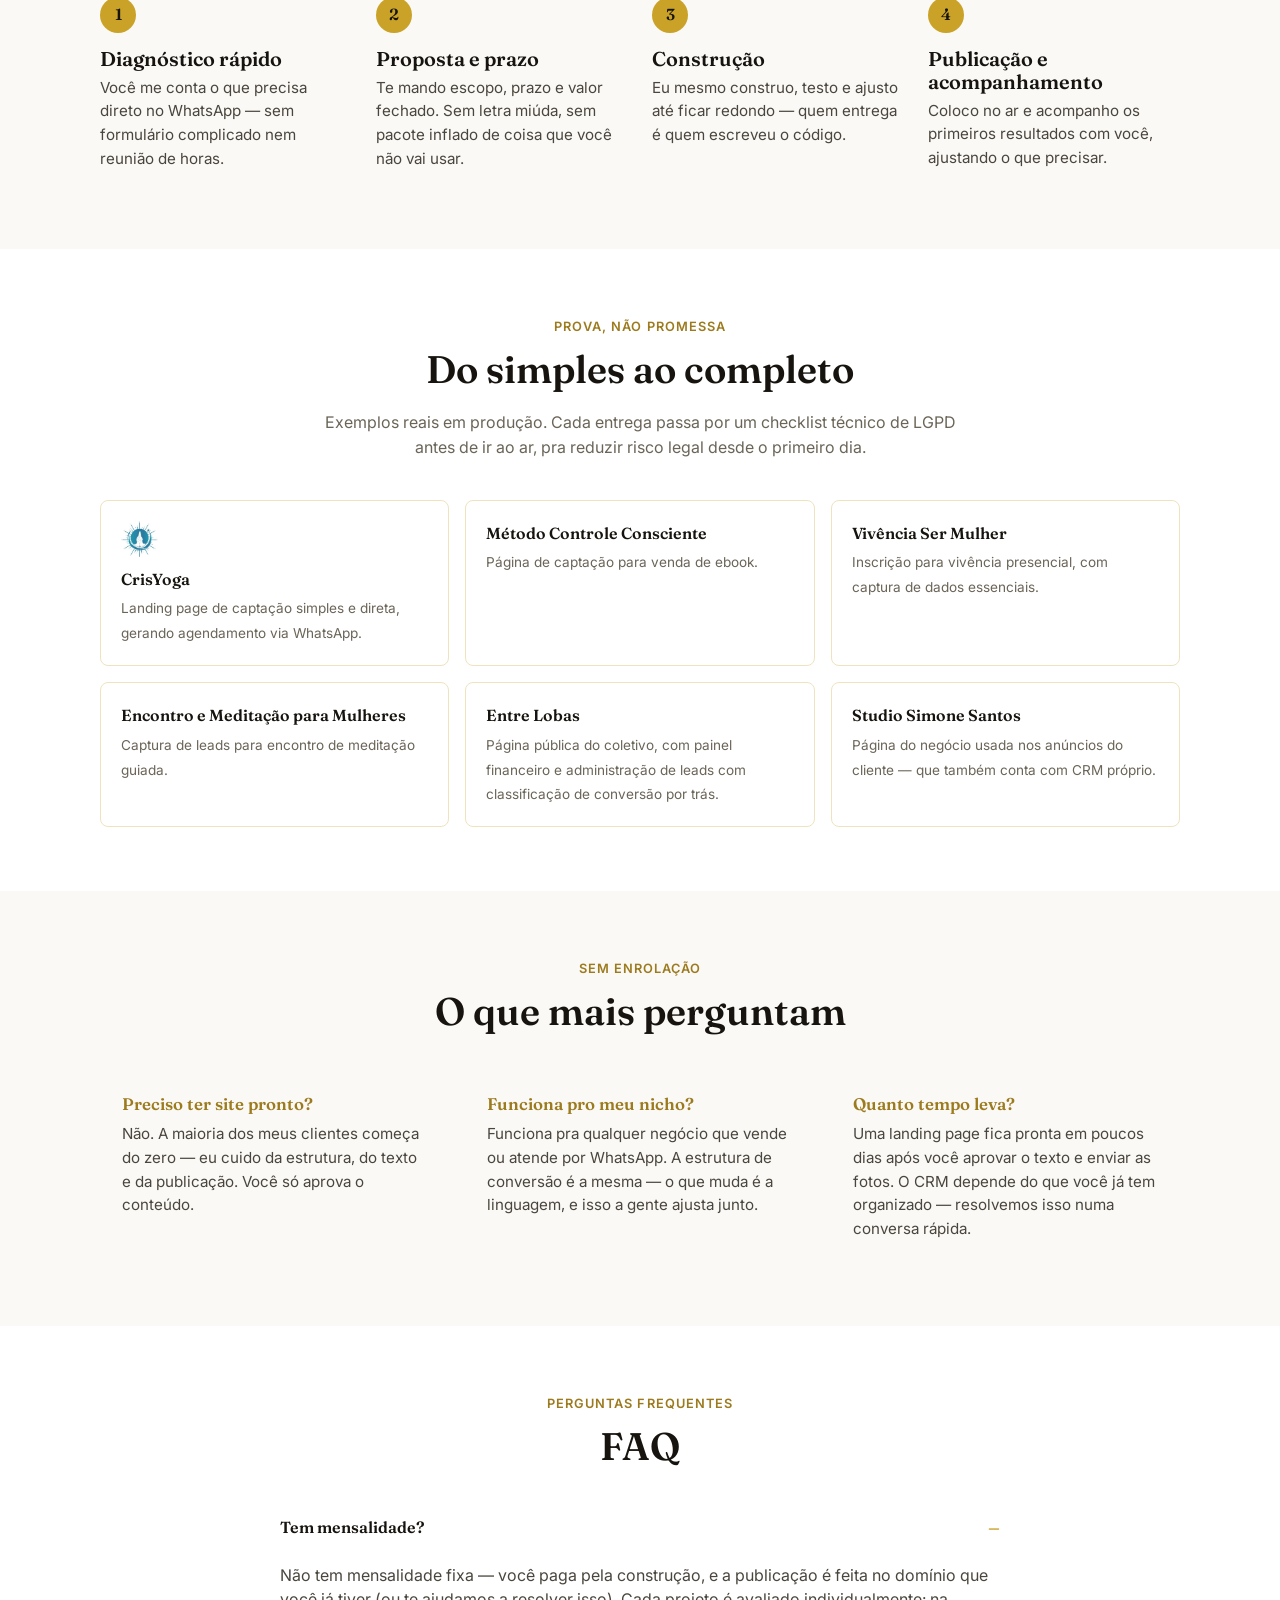
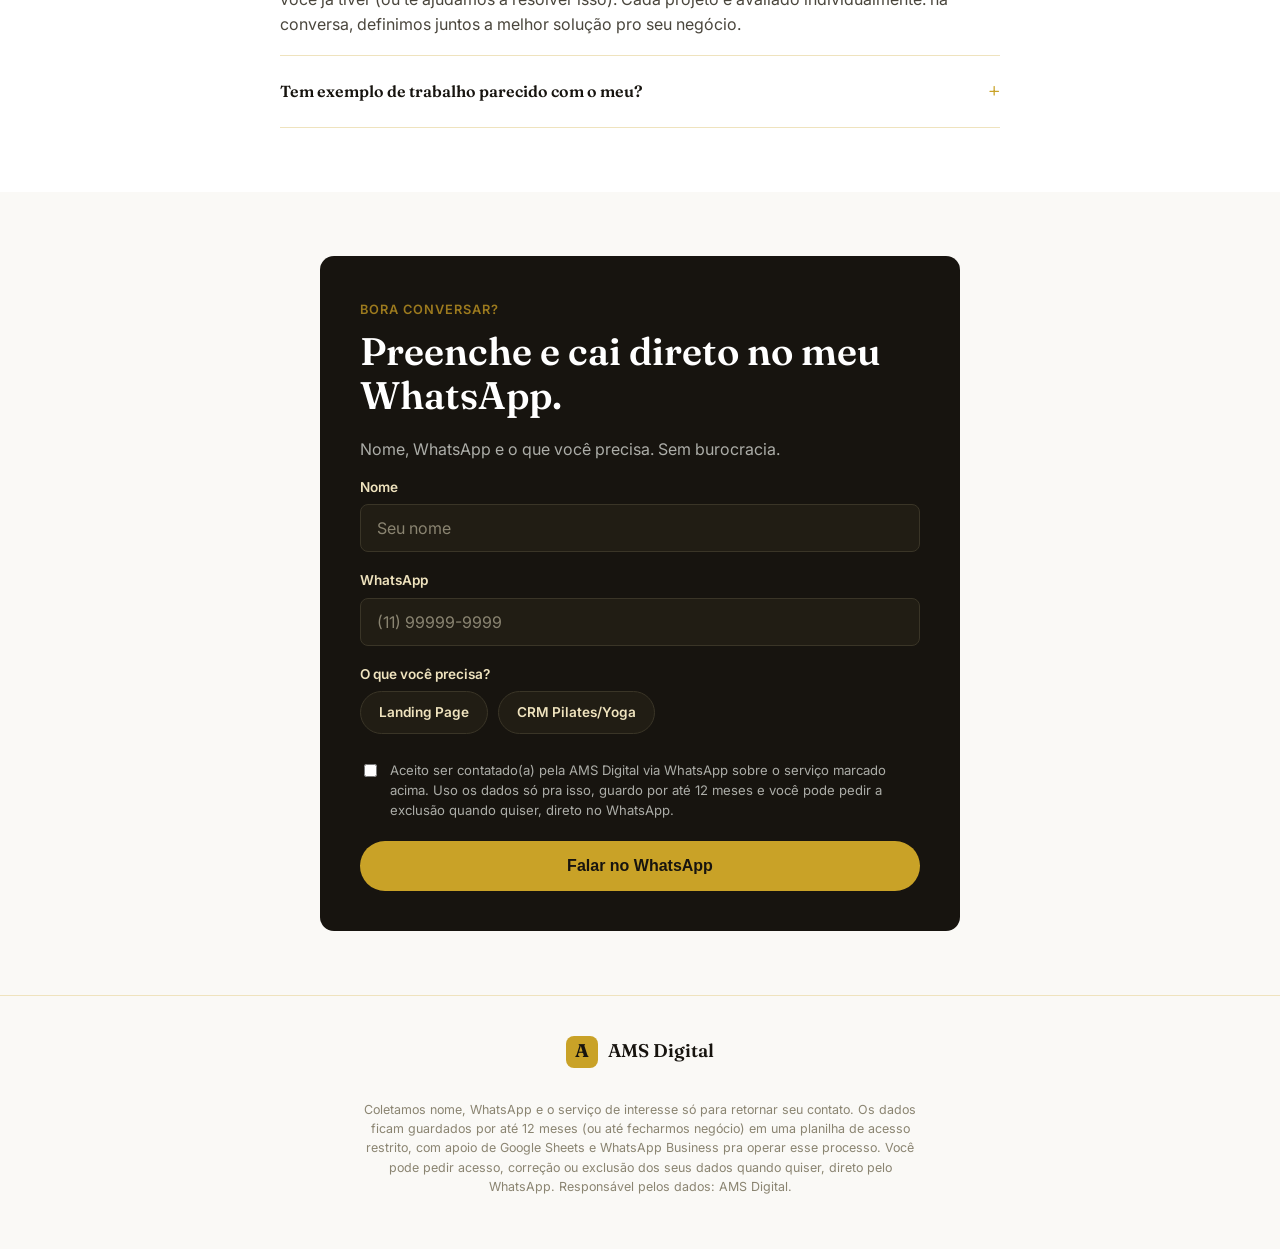
==== commit 5e791f33: "Remove posicionamento de agência/boutique — Anderson atua como especialista, não agência Troca "Agên" ====
--- a/index.html
+++ b/index.html
@@ -5,7 +5,7 @@
 <meta charset="UTF-8">
 <meta name="viewport" content="width=device-width, initial-scale=1.0">
 <title>AMS Digital — Landing Pages de Alta Conversão e CRM para Studios de Pilates e Yoga</title>
-<meta name="description" content="Agência boutique de performance digital: landing pages feitas pra vender e sistemas simples de gestão de agenda e alunos. Fale agora no WhatsApp.">
+<meta name="description" content="Performance digital sem intermediário: landing pages feitas pra vender e sistemas simples de gestão de agenda e alunos. Fale agora no WhatsApp.">
 
 <!-- Open Graph — metadata completa (imagem, título/descrição finais) fica com o item 9 do painel (SEO) -->
 <meta property="og:type" content="website">
@@ -36,7 +36,7 @@
 
 <section class="hero" id="hero">
   <div class="container">
-    <span class="eyebrow">Agência boutique de performance digital</span>
+    <span class="eyebrow">Performance digital sem intermediário</span>
     <h1>Growth digital sem enrolação: páginas que convertem e sistemas que organizam seu dia a dia.</h1>
     <p class="lead">Da landing page de alta conversão à gestão simples de agenda e alunos — tudo entregue por quem constrói, testa e mede na prática.</p>
     <div class="hero-ctas">
@@ -110,6 +110,7 @@
     </div>
     <div class="proof-grid">
       <a class="proof-item" href="https://www.crisyoga.com.br/" target="_blank" rel="noopener" data-cta="prova-crisyoga">
+        <img class="proof-logo" src="assets/clients/crisyoga.jpg" alt="Logo CrisYoga" loading="lazy">
         <span class="proof-name">CrisYoga</span>
         <span class="proof-desc">Landing page de captação simples e direta, gerando agendamento via WhatsApp.</span>
       </a>
--- a/css/styles.css
+++ b/css/styles.css
@@ -283,6 +283,15 @@
 .proof-item:hover {
   border-color: var(--gold);
   transform: translateY(-2px);
+}
+
+.proof-item .proof-logo {
+  height: 36px;
+  width: auto;
+  max-width: 140px;
+  object-fit: contain;
+  object-position: left center;
+  margin-bottom: 10px;
 }
 
 .proof-item .proof-name {
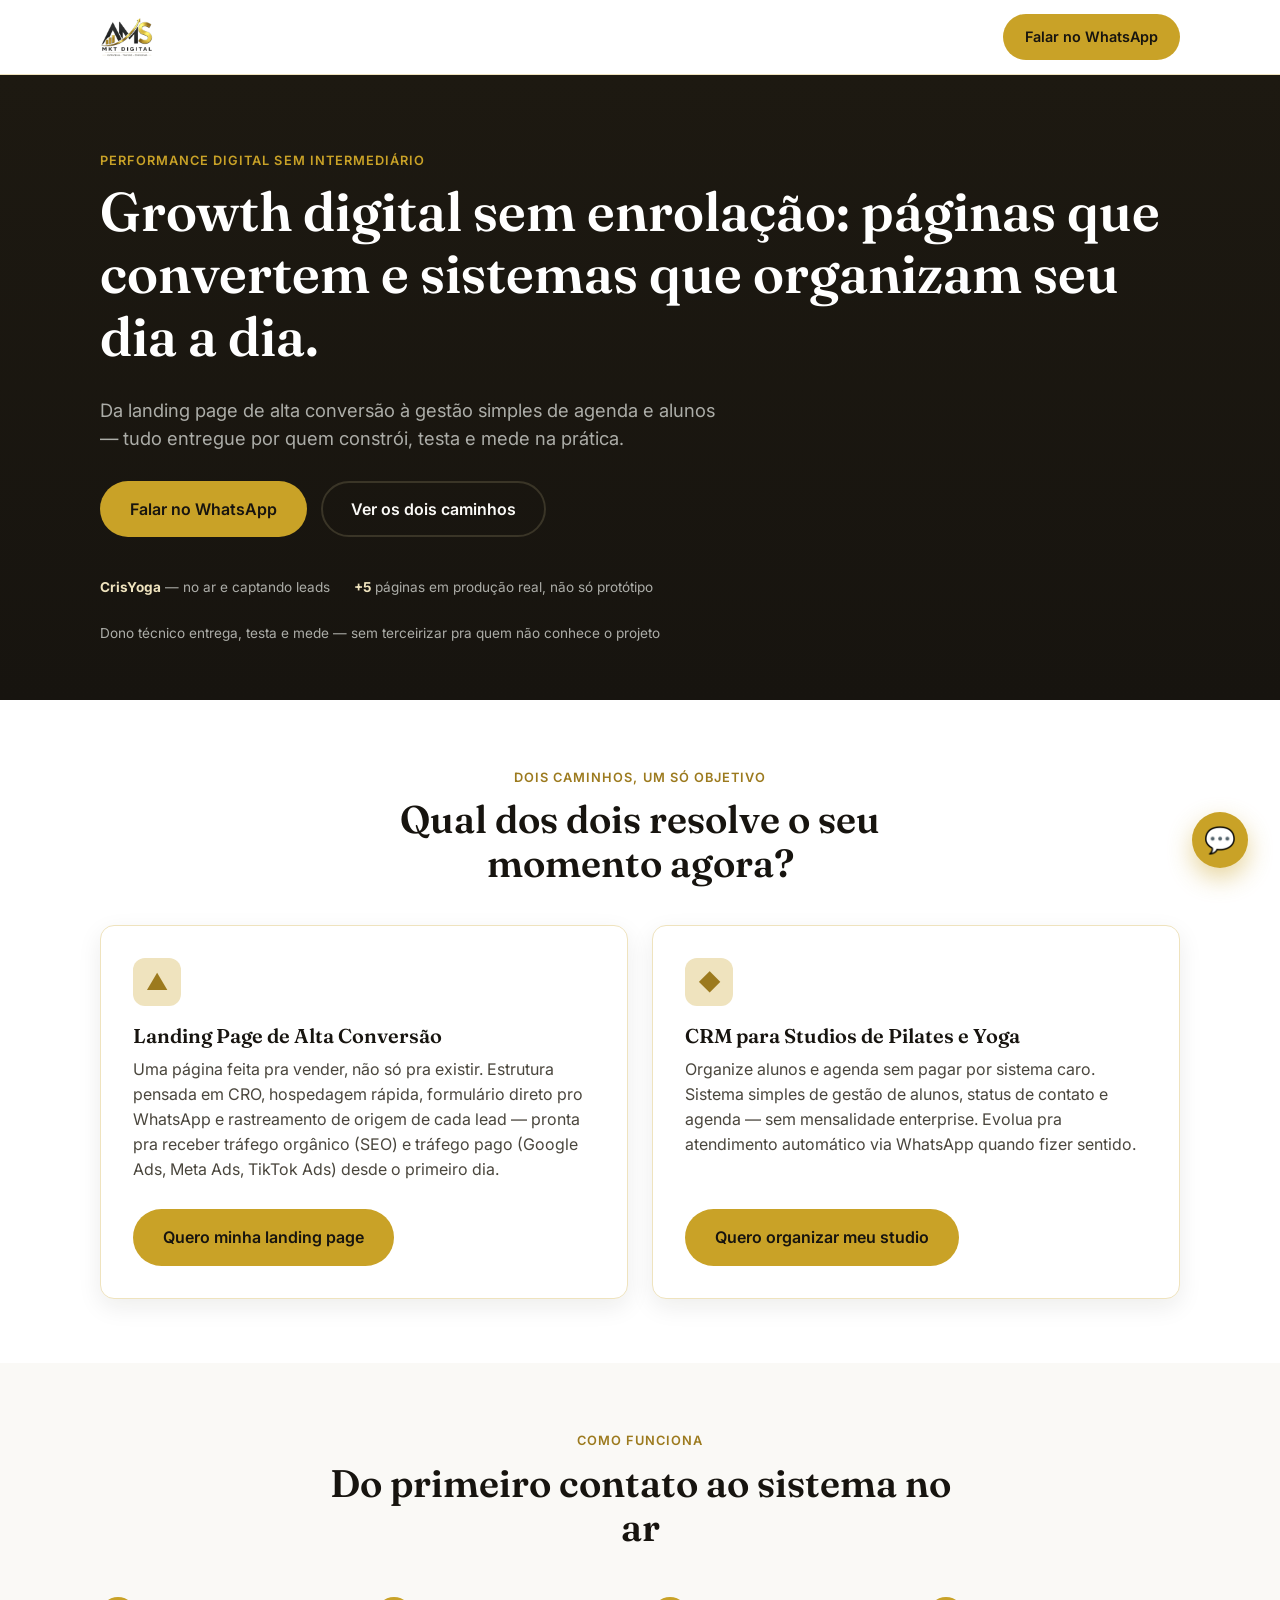
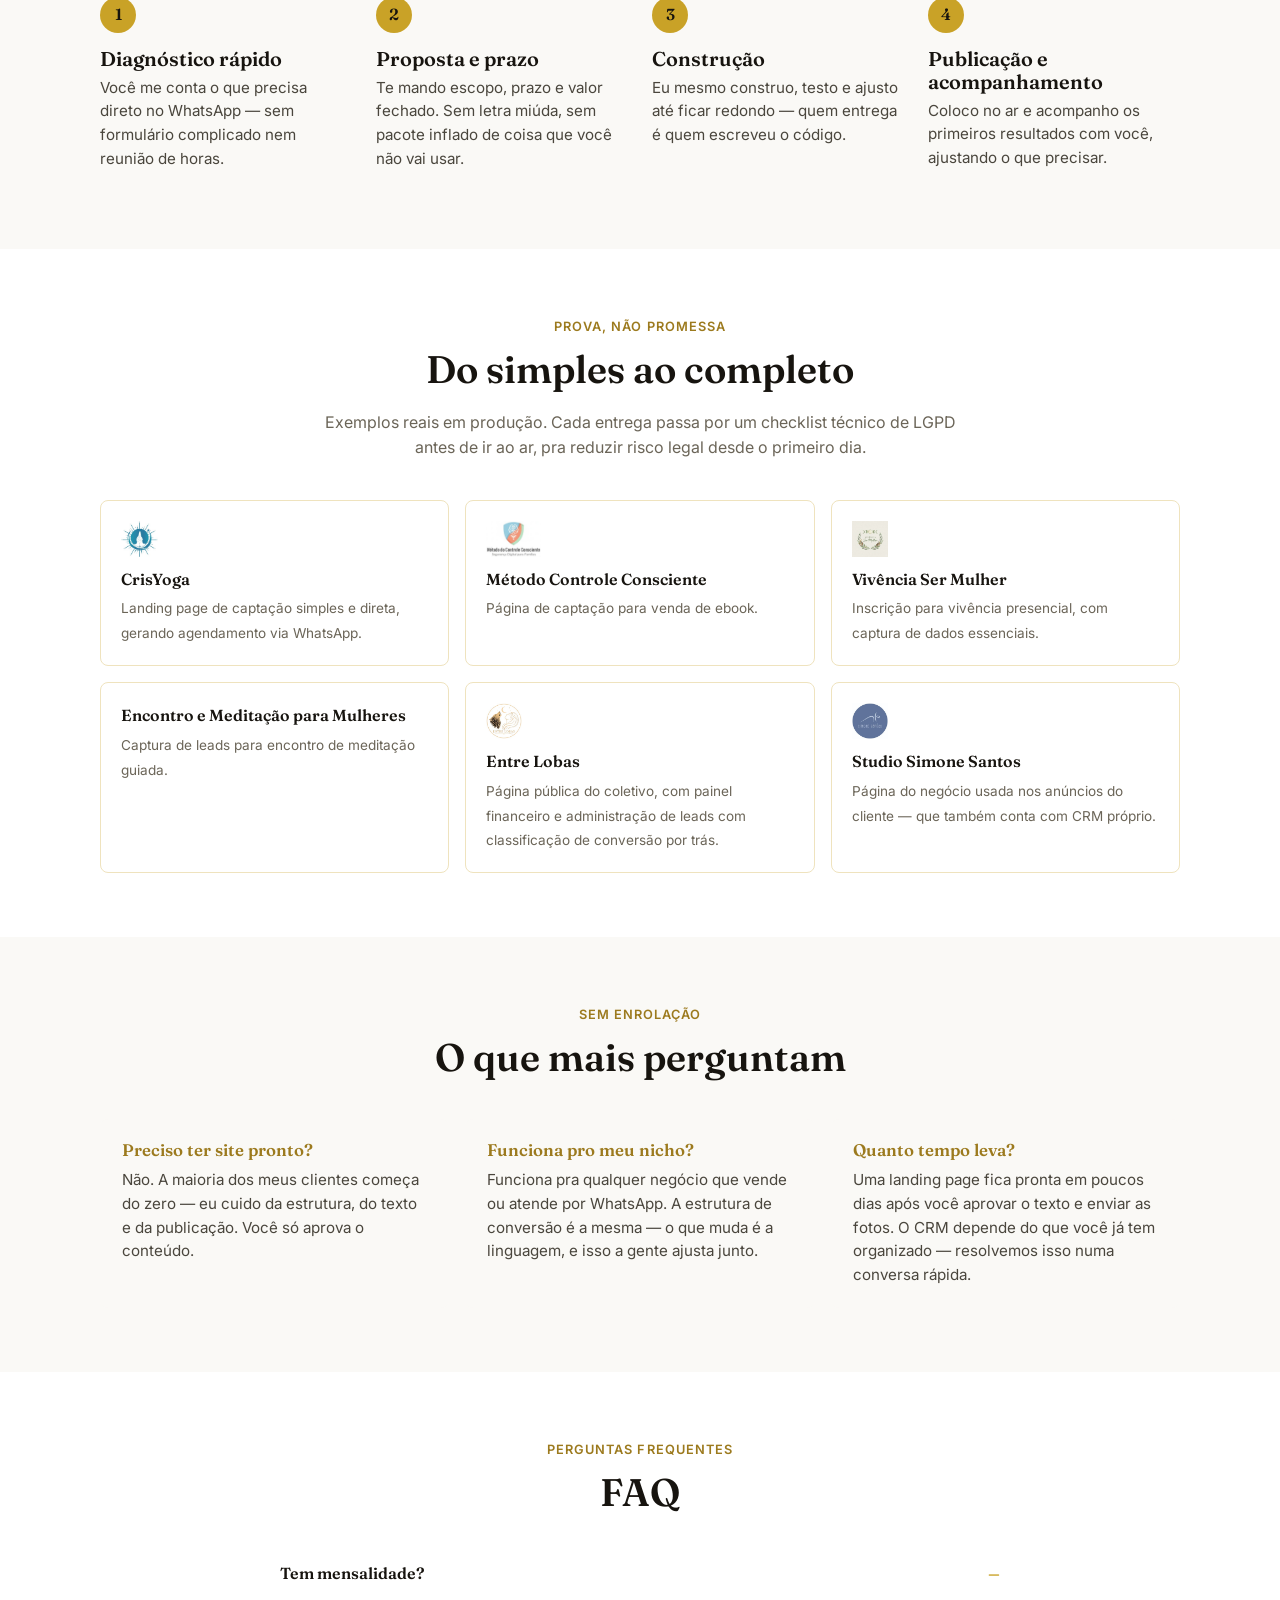
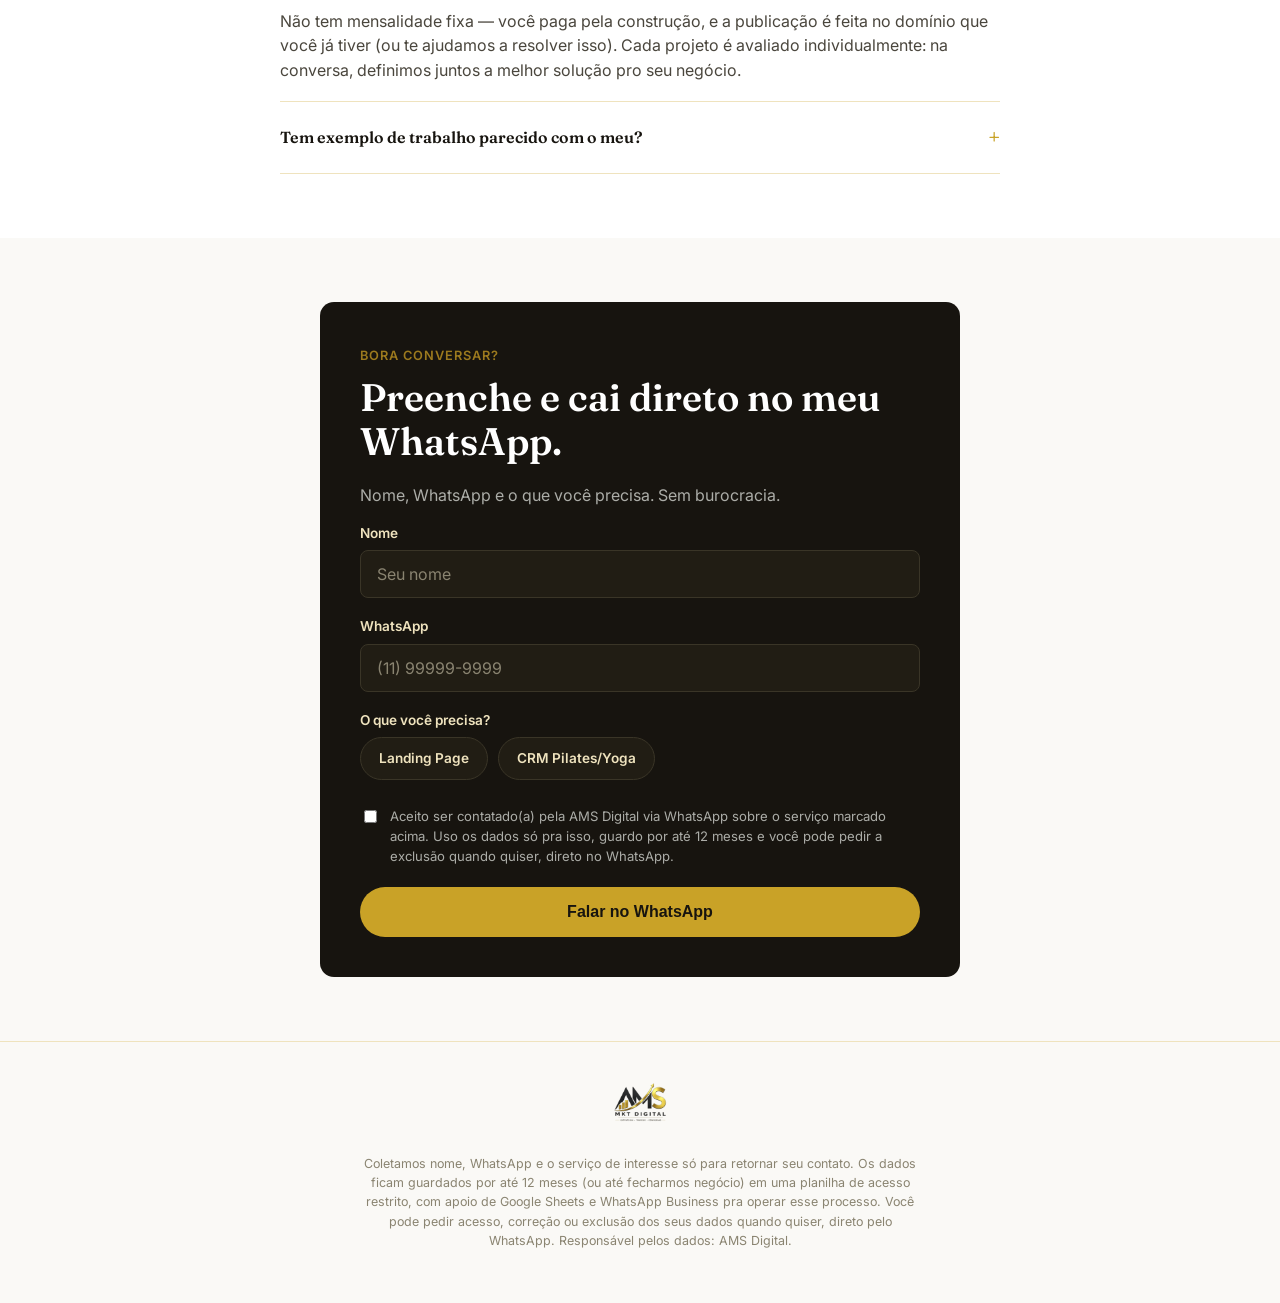
==== commit 43d42a46: "Aplica logos reais da AMS Digital e dos clientes na LP Extrai as imagens enviadas pelo Anderson no c" ====
--- a/index.html
+++ b/index.html
@@ -27,8 +27,7 @@
 <header class="header">
   <div class="container">
     <a href="#hero" class="logo">
-      <span class="mark" style="background:var(--gold);display:flex;align-items:center;justify-content:center;color:var(--graphite);font-family:var(--font-display);font-weight:700;">A</span>
-      AMS Digital
+      <img src="assets/logo/ams-mkt-digital.png" alt="AMS Mkt Digital" class="logo-img">
     </a>
     <a href="#formulario" class="btn btn-primary" data-cta="nav">Falar no WhatsApp</a>
   </div>
@@ -115,10 +114,12 @@
         <span class="proof-desc">Landing page de captação simples e direta, gerando agendamento via WhatsApp.</span>
       </a>
       <a class="proof-item" href="http://metodo-controle-consciente.netlify.app" target="_blank" rel="noopener" data-cta="prova-mcc">
+        <img class="proof-logo" src="assets/clients/metodo-consciente.jpg" alt="Logo Método do Controle Consciente" loading="lazy">
         <span class="proof-name">Método Controle Consciente</span>
         <span class="proof-desc">Página de captação para venda de ebook.</span>
       </a>
       <a class="proof-item" href="http://sermulher.programa4estacoes.com.br" target="_blank" rel="noopener" data-cta="prova-sermulher">
+        <img class="proof-logo" src="assets/clients/ser-mulher.jpg" alt="Logo Vivência Ser Mulher" loading="lazy">
         <span class="proof-name">Vivência Ser Mulher</span>
         <span class="proof-desc">Inscrição para vivência presencial, com captura de dados essenciais.</span>
       </a>
@@ -127,10 +128,12 @@
         <span class="proof-desc">Captura de leads para encontro de meditação guiada.</span>
       </a>
       <a class="proof-item" href="http://entre-lobas.lovable.app" target="_blank" rel="noopener" data-cta="prova-entrelobas">
+        <img class="proof-logo" src="assets/clients/entre-lobas.jpg" alt="Logo Entre Lobas" loading="lazy">
         <span class="proof-name">Entre Lobas</span>
         <span class="proof-desc">Página pública do coletivo, com painel financeiro e administração de leads com classificação de conversão por trás.</span>
       </a>
       <a class="proof-item" href="http://www.studiosimonesantos.com.br" target="_blank" rel="noopener" data-cta="prova-simonesantos">
+        <img class="proof-logo" src="assets/clients/simone-santos.jpg" alt="Logo Studio Simone Santos" loading="lazy">
         <span class="proof-name">Studio Simone Santos</span>
         <span class="proof-desc">Página do negócio usada nos anúncios do cliente — que também conta com CRM próprio.</span>
       </a>
@@ -228,8 +231,7 @@
 <footer class="footer">
   <div class="container">
     <a href="#hero" class="logo" style="justify-content:center;">
-      <span class="mark" style="background:var(--gold);display:flex;align-items:center;justify-content:center;color:var(--graphite);font-family:var(--font-display);font-weight:700;">A</span>
-      AMS Digital
+      <img src="assets/logo/ams-mkt-digital.png" alt="AMS Mkt Digital" class="logo-img">
     </a>
     <div class="footer-social">
       <a href="#" id="instagram-link" target="_blank" rel="noopener" aria-label="Instagram" hidden>IG</a>
--- a/css/styles.css
+++ b/css/styles.css
@@ -144,6 +144,11 @@
   width: 32px;
   height: 32px;
   border-radius: 8px;
+}
+
+.logo-img {
+  height: 40px;
+  width: auto;
 }
 
 .header .btn { padding: 10px 20px; font-size: 0.9rem; }
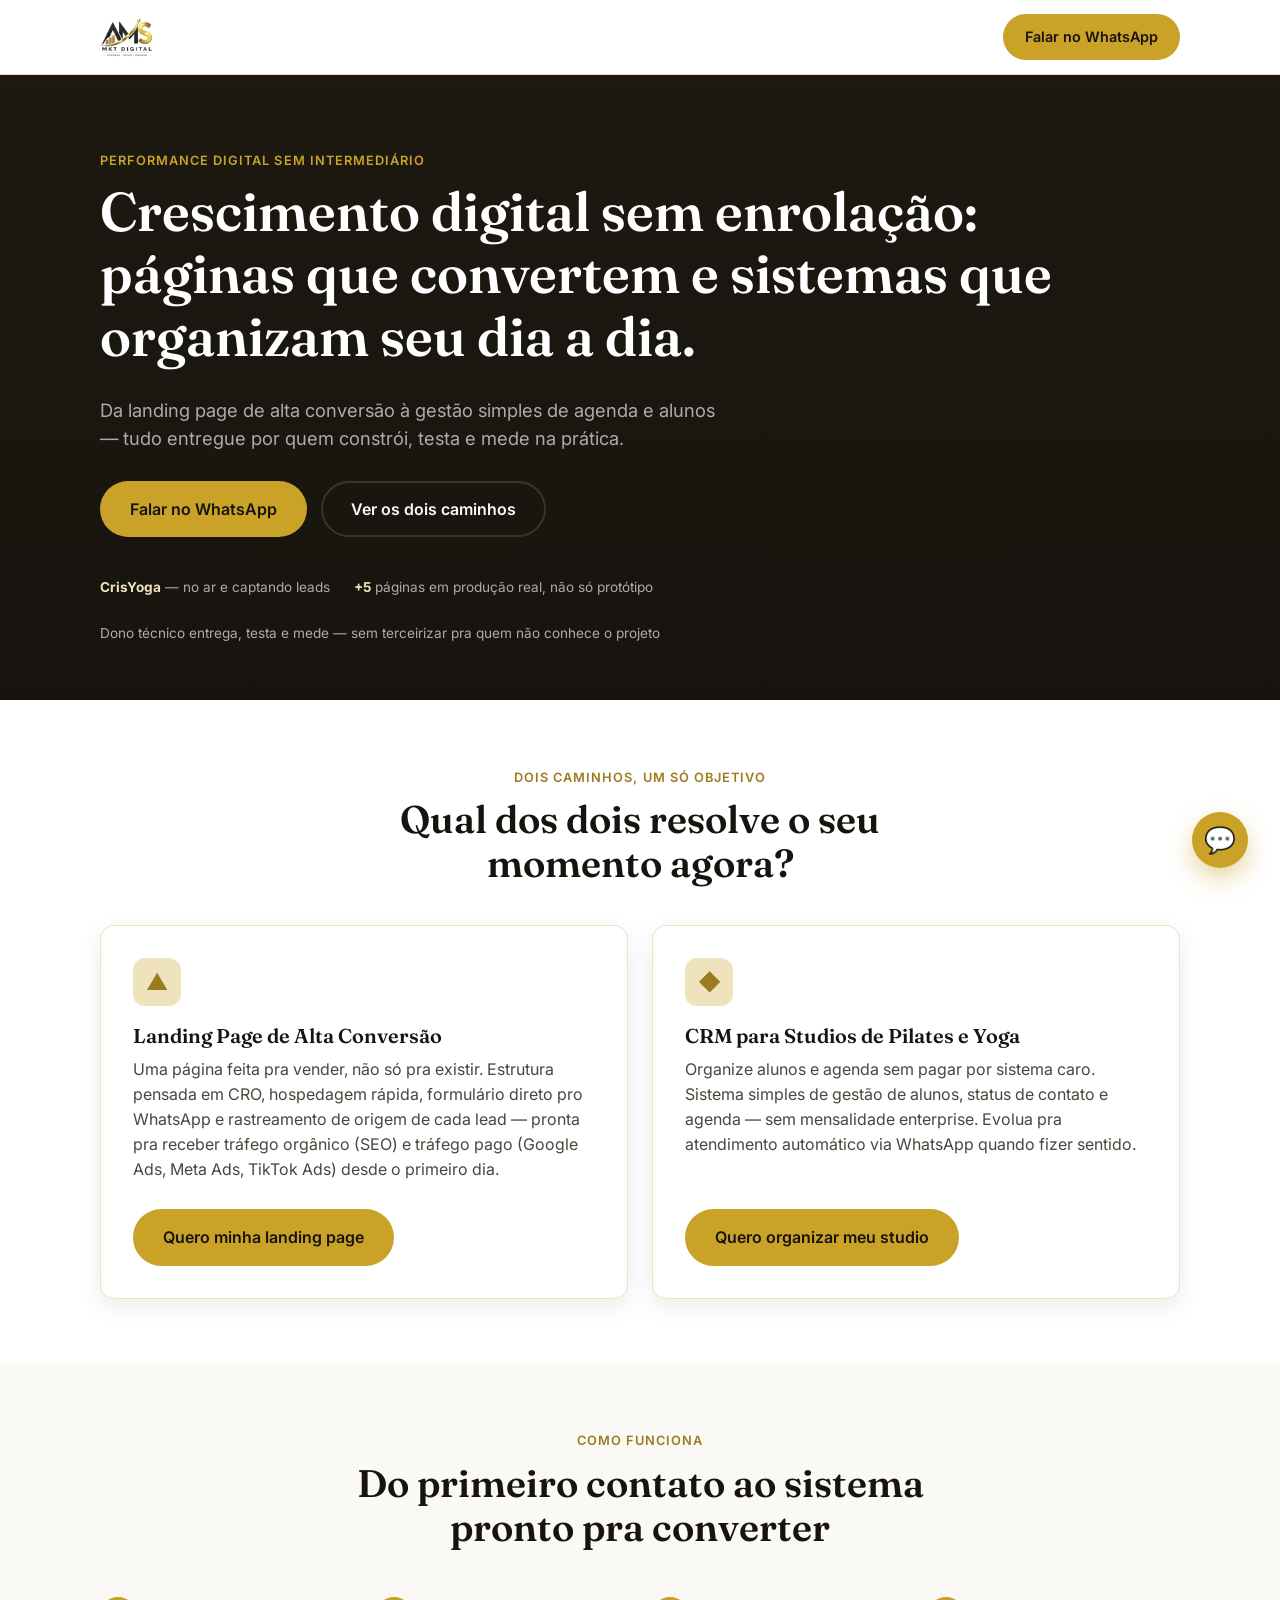
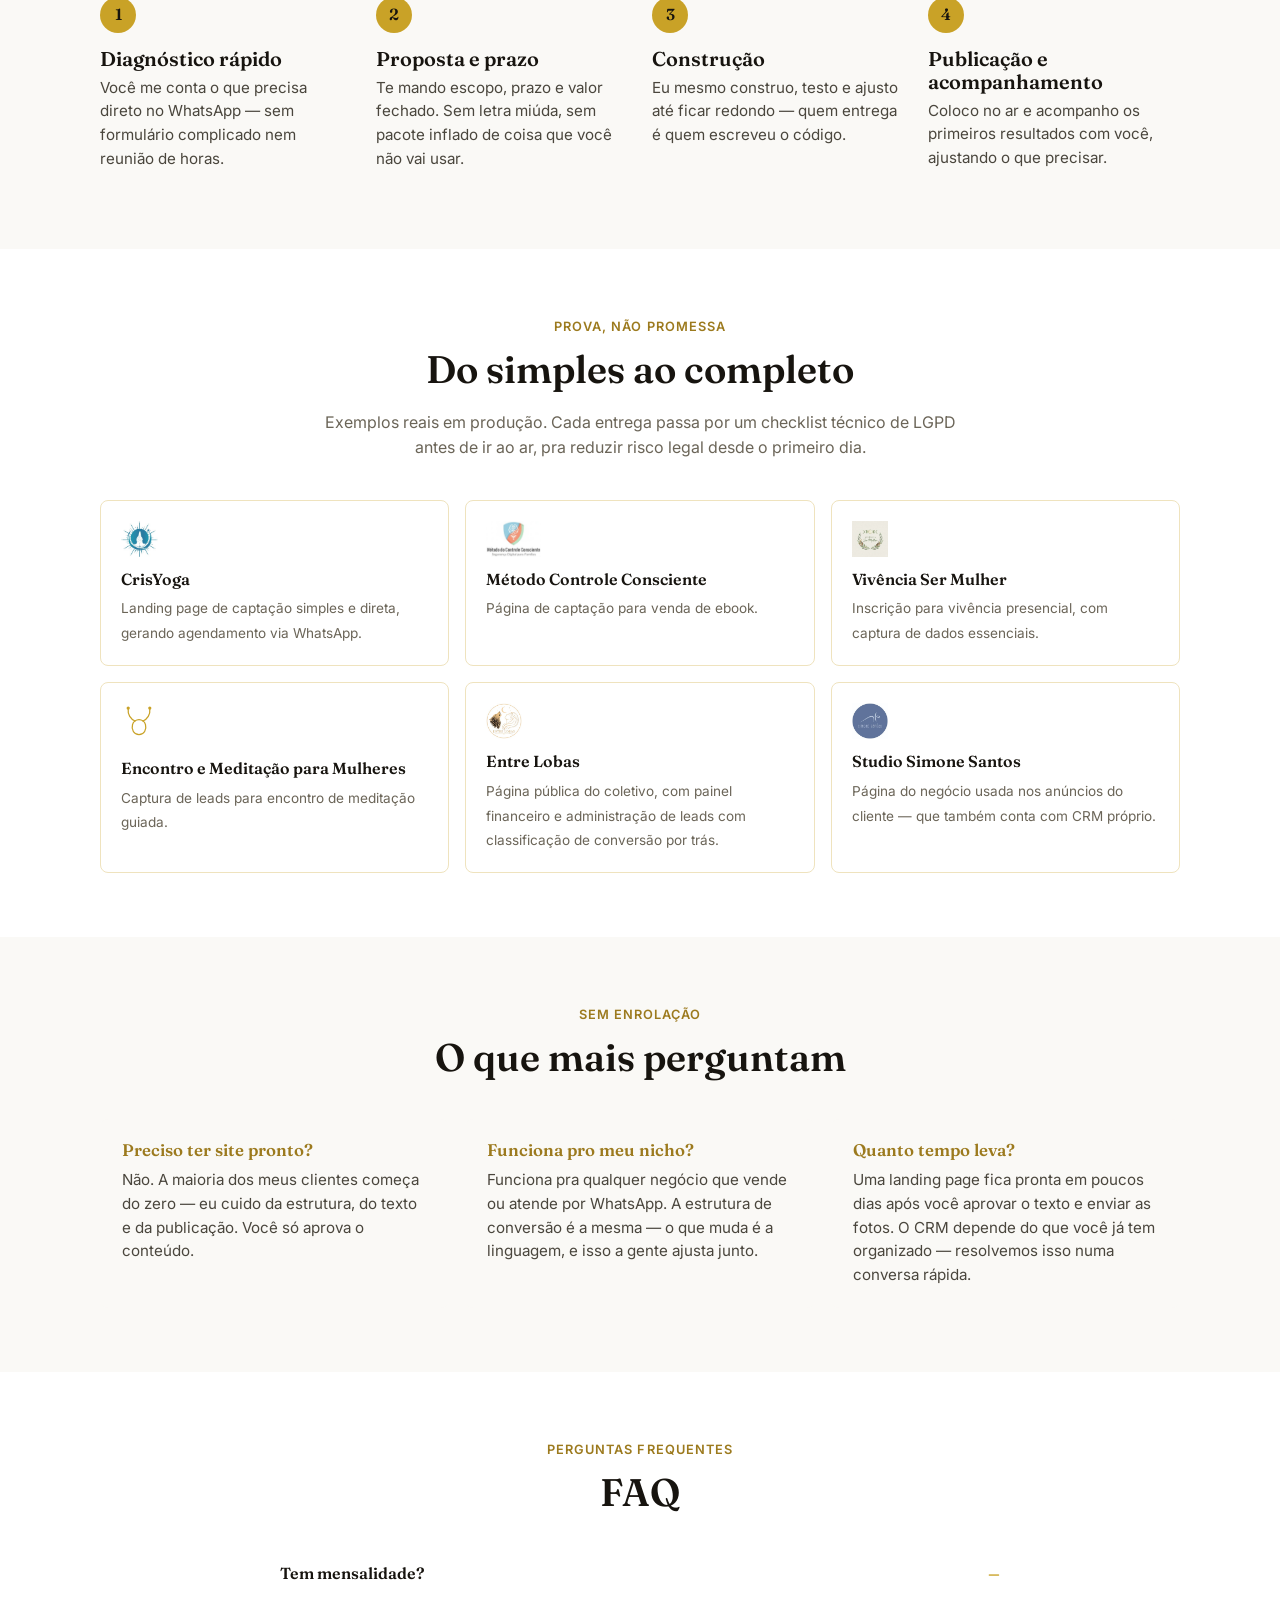
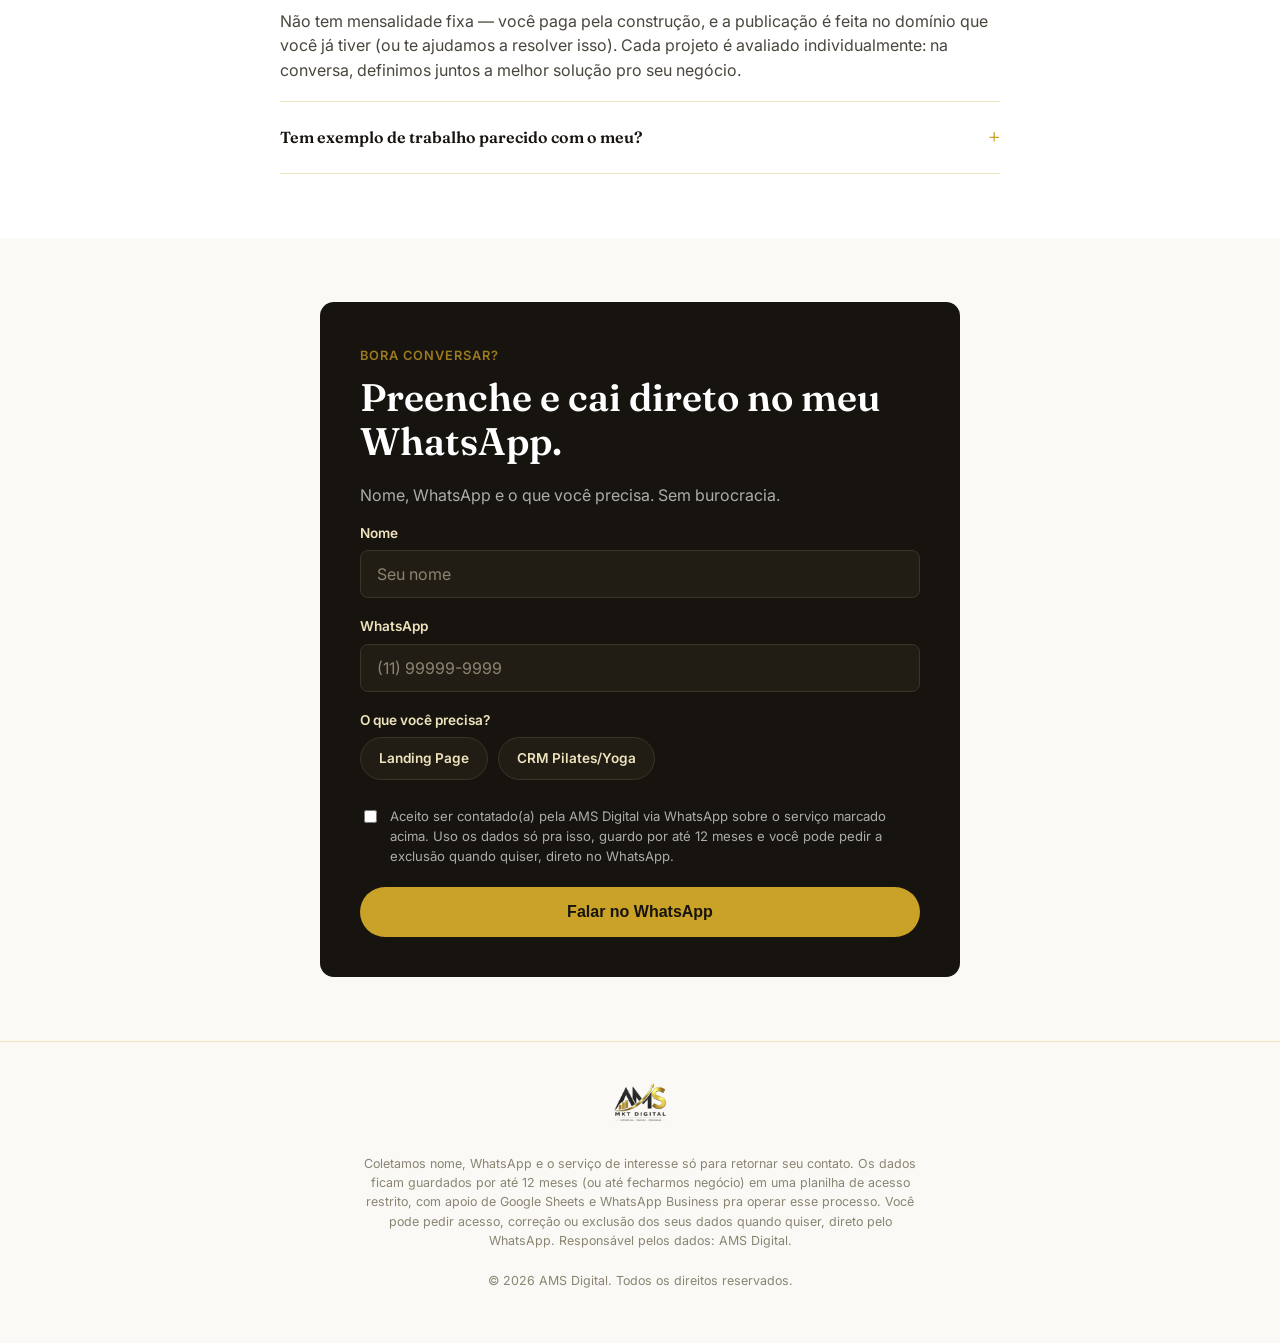
==== commit bc44ee15: "Ajustes de copy e rodapé conforme feedback do Anderson - Troca "Growth" por "Crescimento digital" no" ====
--- a/index.html
+++ b/index.html
@@ -9,7 +9,7 @@
 
 <!-- Open Graph — metadata completa (imagem, título/descrição finais) fica com o item 9 do painel (SEO) -->
 <meta property="og:type" content="website">
-<meta property="og:title" content="AMS Digital — Growth digital sem enrolação">
+<meta property="og:title" content="AMS Digital — Crescimento digital sem enrolação">
 <meta property="og:description" content="Páginas que convertem e sistemas que organizam seu dia a dia. Fale agora no WhatsApp.">
 <meta property="og:locale" content="pt_BR">
 
@@ -36,7 +36,7 @@
 <section class="hero" id="hero">
   <div class="container">
     <span class="eyebrow">Performance digital sem intermediário</span>
-    <h1>Growth digital sem enrolação: páginas que convertem e sistemas que organizam seu dia a dia.</h1>
+    <h1>Crescimento digital sem enrolação: páginas que convertem e sistemas que organizam seu dia a dia.</h1>
     <p class="lead">Da landing page de alta conversão à gestão simples de agenda e alunos — tudo entregue por quem constrói, testa e mede na prática.</p>
     <div class="hero-ctas">
       <a href="#formulario" class="btn btn-primary" data-cta="hero-principal">Falar no WhatsApp</a>
@@ -77,7 +77,7 @@
   <div class="container">
     <div class="center max-w-prose" style="margin-bottom:40px;">
       <span class="eyebrow">Como funciona</span>
-      <h2>Do primeiro contato ao sistema no ar</h2>
+      <h2>Do primeiro contato ao sistema pronto pra converter</h2>
     </div>
     <div class="steps">
       <div class="step">
@@ -124,6 +124,13 @@
         <span class="proof-desc">Inscrição para vivência presencial, com captura de dados essenciais.</span>
       </a>
       <a class="proof-item" href="http://meditacaoutero.lovable.app" target="_blank" rel="noopener" data-cta="prova-utero">
+        <svg class="proof-logo" viewBox="0 0 100 100" fill="none" xmlns="http://www.w3.org/2000/svg" aria-label="Ícone abstrato de útero">
+          <path d="M50 88C36 88 28 74 32 60C34 52 42 46 50 46C58 46 66 52 68 60C72 74 64 88 50 88Z" stroke="#C9A227" stroke-width="3.5" stroke-linecap="round" stroke-linejoin="round"/>
+          <path d="M39 50C27 45 18 32 20 17" stroke="#C9A227" stroke-width="3.5" stroke-linecap="round"/>
+          <path d="M61 50C73 45 82 32 80 17" stroke="#C9A227" stroke-width="3.5" stroke-linecap="round"/>
+          <circle cx="20" cy="14" r="4.5" fill="#C9A227"/>
+          <circle cx="80" cy="14" r="4.5" fill="#C9A227"/>
+        </svg>
         <span class="proof-name">Encontro e Meditação para Mulheres</span>
         <span class="proof-desc">Captura de leads para encontro de meditação guiada.</span>
       </a>
@@ -243,6 +250,7 @@
       esse processo. Você pode pedir acesso, correção ou exclusão dos seus dados quando quiser, direto pelo WhatsApp.
       Responsável pelos dados: AMS Digital.
     </p>
+    <p class="footer-copyright">© <span id="copyright-year">2026</span> AMS Digital. Todos os direitos reservados.</p>
   </div>
 </footer>
 
--- a/css/styles.css
+++ b/css/styles.css
@@ -488,6 +488,12 @@
   max-width: 560px;
 }
 
+.footer-copyright {
+  font-size: 0.78rem;
+  color: #8a8471;
+  margin-top: -8px;
+}
+
 /* ---------- WhatsApp flutuante (fixo no mobile) ---------- */
 .wa-float {
   position: fixed;
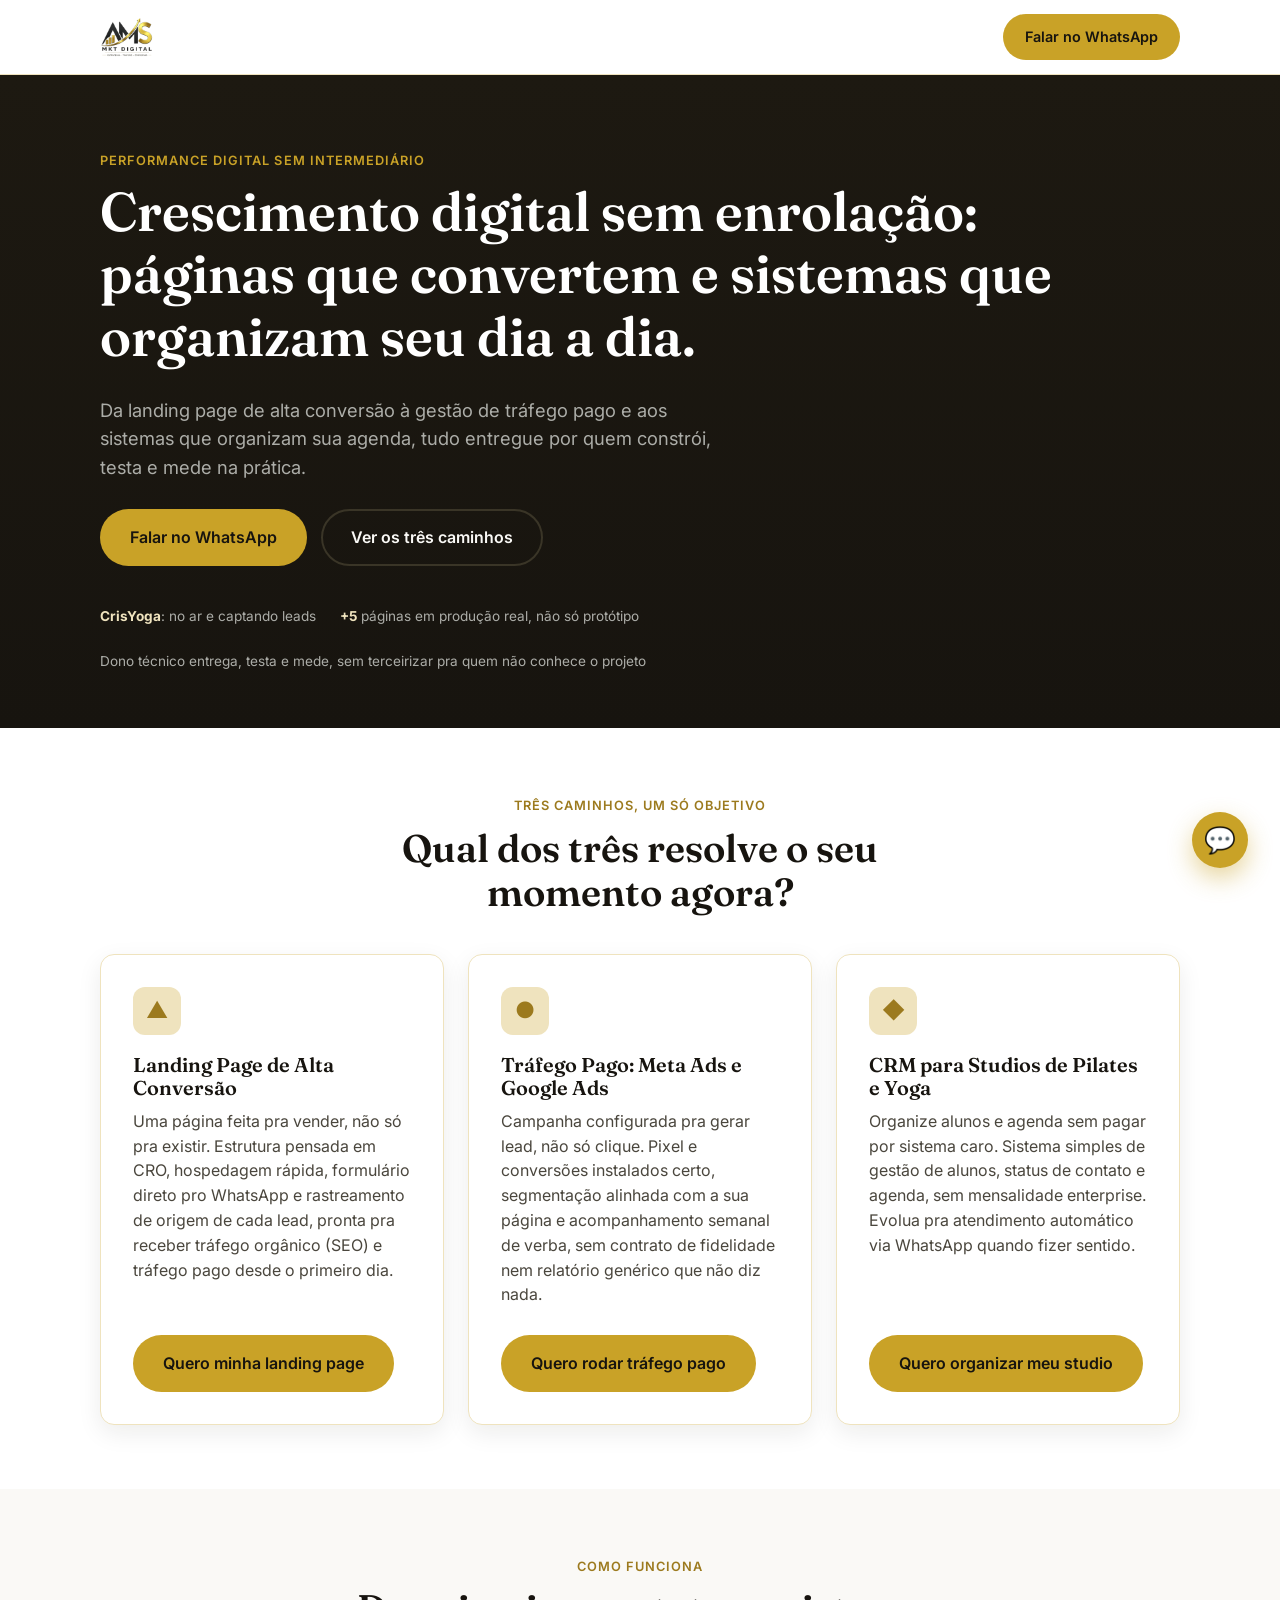
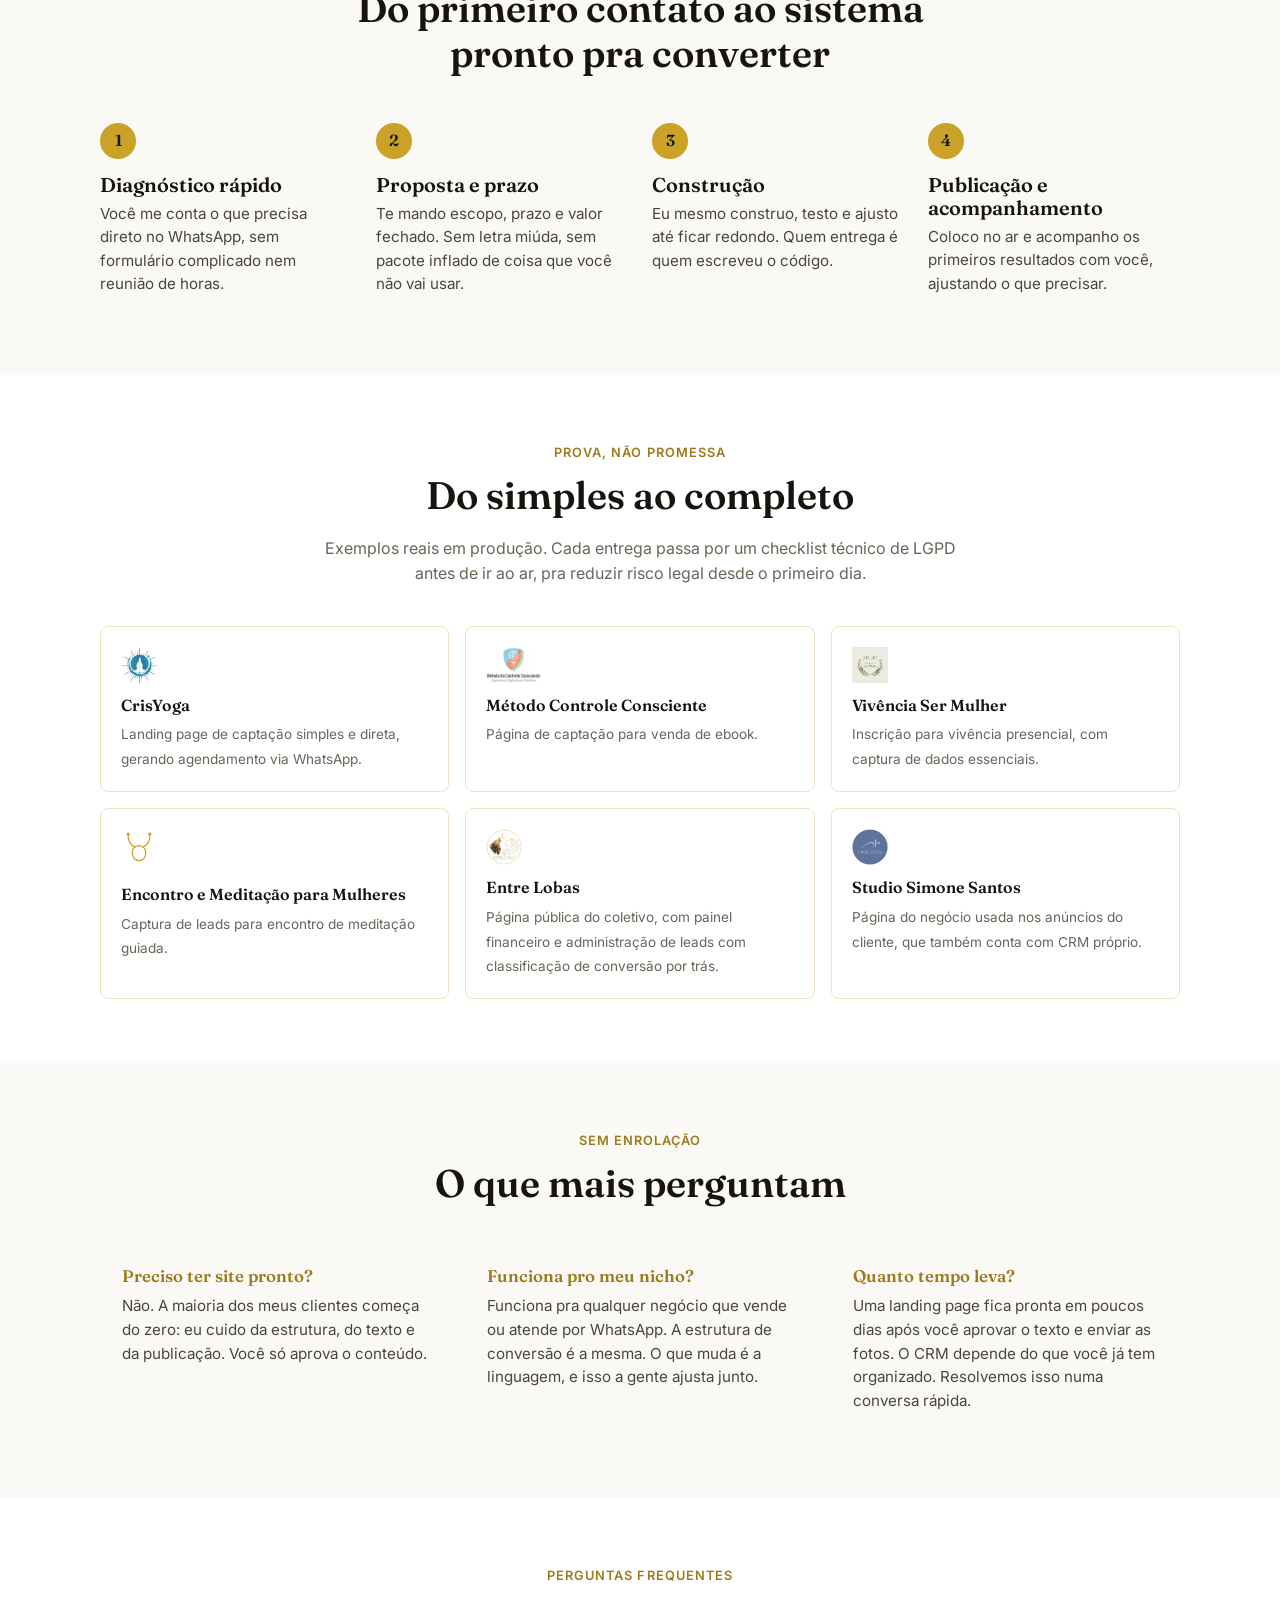
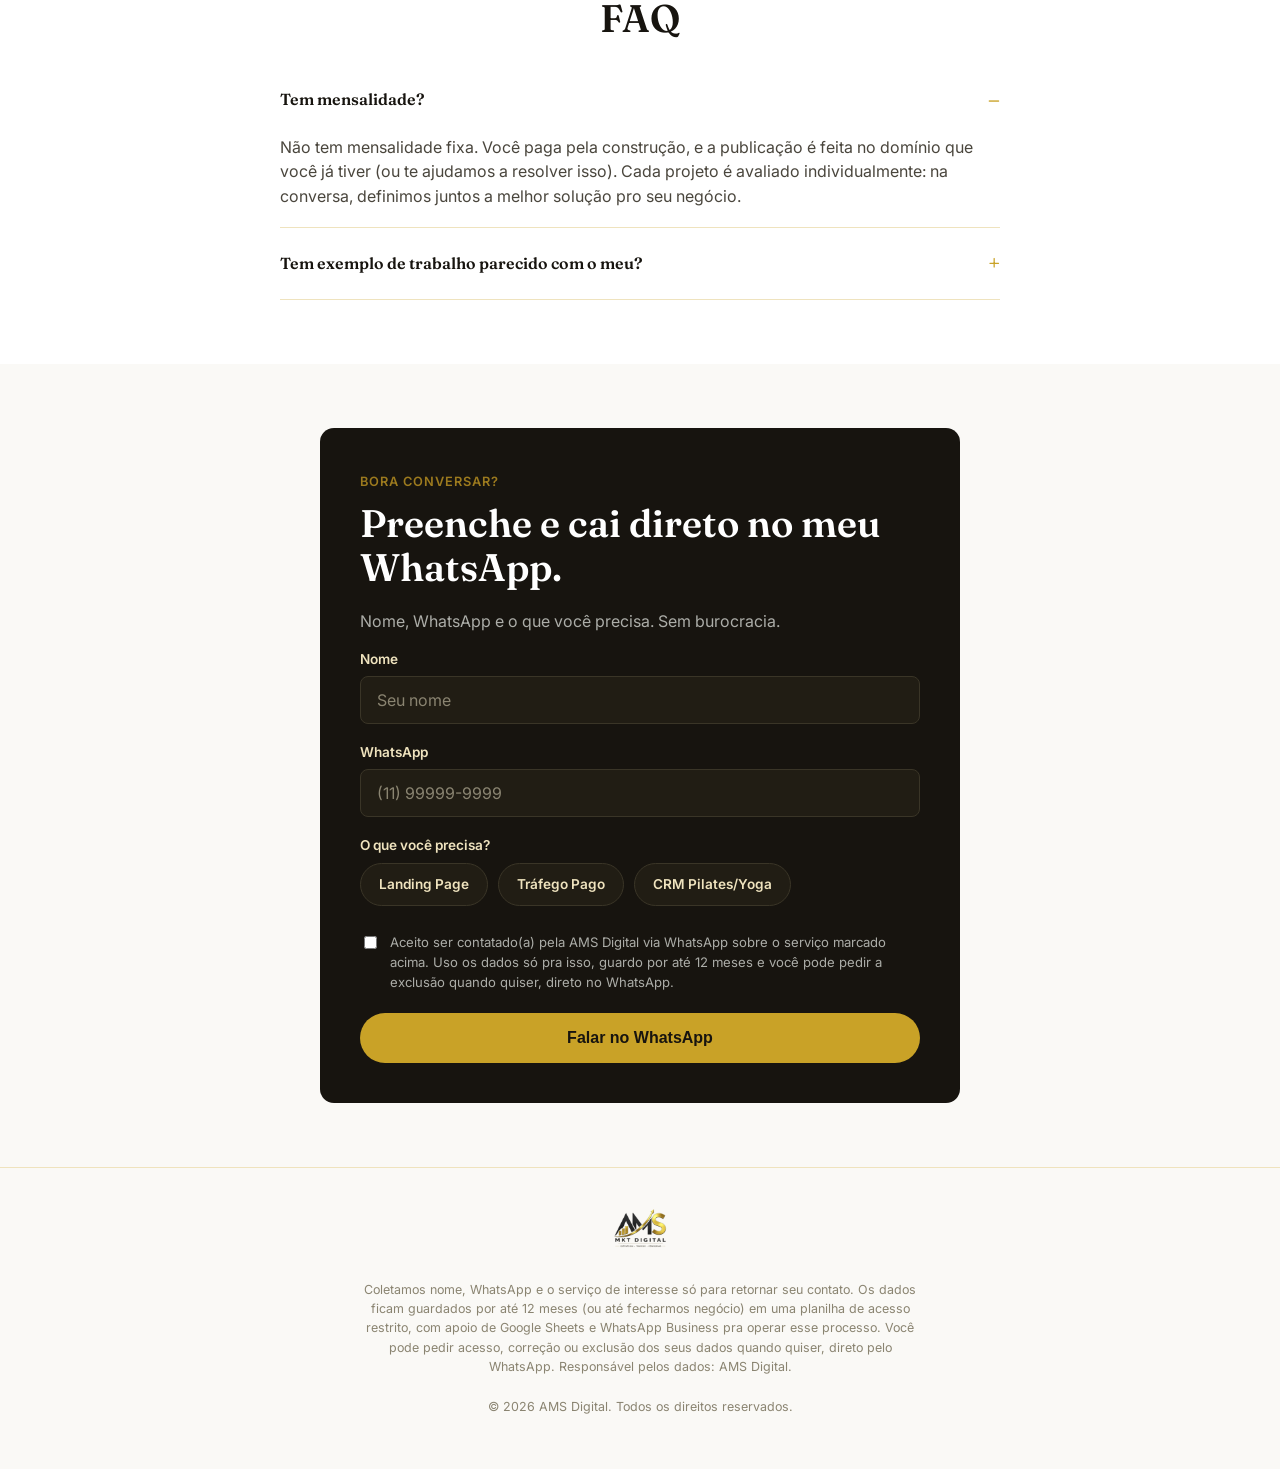
==== commit 988f039e: "Adiciona serviço de Tráfego Pago e limpa o código/copy da LP - Novo terceiro caminho "Tráfego Pago: " ====
--- a/index.html
+++ b/index.html
@@ -37,36 +37,42 @@
   <div class="container">
     <span class="eyebrow">Performance digital sem intermediário</span>
     <h1>Crescimento digital sem enrolação: páginas que convertem e sistemas que organizam seu dia a dia.</h1>
-    <p class="lead">Da landing page de alta conversão à gestão simples de agenda e alunos — tudo entregue por quem constrói, testa e mede na prática.</p>
+    <p class="lead">Da landing page de alta conversão à gestão de tráfego pago e aos sistemas que organizam sua agenda, tudo entregue por quem constrói, testa e mede na prática.</p>
     <div class="hero-ctas">
       <a href="#formulario" class="btn btn-primary" data-cta="hero-principal">Falar no WhatsApp</a>
-      <a href="#caminhos" class="btn btn-ghost" style="color:var(--off-white);border-color:#3a3527;">Ver os dois caminhos</a>
+      <a href="#caminhos" class="btn btn-ghost btn-ghost--dark">Ver os três caminhos</a>
     </div>
     <div class="hero-proof">
-      <span><strong>CrisYoga</strong> — no ar e captando leads</span>
+      <span><strong>CrisYoga</strong>: no ar e captando leads</span>
       <span><strong>+5</strong> páginas em produção real, não só protótipo</span>
-      <span>Dono técnico entrega, testa e mede — sem terceirizar pra quem não conhece o projeto</span>
+      <span>Dono técnico entrega, testa e mede, sem terceirizar pra quem não conhece o projeto</span>
     </div>
   </div>
 </section>
 
 <section class="section" id="caminhos">
   <div class="container">
-    <div class="center max-w-prose" style="margin-bottom:40px;">
-      <span class="eyebrow">Dois caminhos, um só objetivo</span>
-      <h2>Qual dos dois resolve o seu momento agora?</h2>
+    <div class="center max-w-prose section-intro">
+      <span class="eyebrow">Três caminhos, um só objetivo</span>
+      <h2>Qual dos três resolve o seu momento agora?</h2>
     </div>
     <div class="paths">
       <article class="path-card">
         <div class="icon">▲</div>
         <h3>Landing Page de Alta Conversão</h3>
-        <p>Uma página feita pra vender, não só pra existir. Estrutura pensada em CRO, hospedagem rápida, formulário direto pro WhatsApp e rastreamento de origem de cada lead — pronta pra receber tráfego orgânico (SEO) e tráfego pago (Google Ads, Meta Ads, TikTok Ads) desde o primeiro dia.</p>
+        <p>Uma página feita pra vender, não só pra existir. Estrutura pensada em CRO, hospedagem rápida, formulário direto pro WhatsApp e rastreamento de origem de cada lead, pronta pra receber tráfego orgânico (SEO) e tráfego pago desde o primeiro dia.</p>
         <a href="#formulario" class="btn btn-primary" data-cta="card-lp" data-servico="Landing Page de Alta Conversão">Quero minha landing page</a>
+      </article>
+      <article class="path-card">
+        <div class="icon">●</div>
+        <h3>Tráfego Pago: Meta Ads e Google Ads</h3>
+        <p>Campanha configurada pra gerar lead, não só clique. Pixel e conversões instalados certo, segmentação alinhada com a sua página e acompanhamento semanal de verba, sem contrato de fidelidade nem relatório genérico que não diz nada.</p>
+        <a href="#formulario" class="btn btn-primary" data-cta="card-trafego" data-servico="Tráfego Pago: Meta Ads e Google Ads">Quero rodar tráfego pago</a>
       </article>
       <article class="path-card">
         <div class="icon">◆</div>
         <h3>CRM para Studios de Pilates e Yoga</h3>
-        <p>Organize alunos e agenda sem pagar por sistema caro. Sistema simples de gestão de alunos, status de contato e agenda — sem mensalidade enterprise. Evolua pra atendimento automático via WhatsApp quando fizer sentido.</p>
+        <p>Organize alunos e agenda sem pagar por sistema caro. Sistema simples de gestão de alunos, status de contato e agenda, sem mensalidade enterprise. Evolua pra atendimento automático via WhatsApp quando fizer sentido.</p>
         <a href="#formulario" class="btn btn-primary" data-cta="card-crm" data-servico="CRM para Studios de Pilates e Yoga">Quero organizar meu studio</a>
       </article>
     </div>
@@ -75,14 +81,14 @@
 
 <section class="section section--off">
   <div class="container">
-    <div class="center max-w-prose" style="margin-bottom:40px;">
+    <div class="center max-w-prose section-intro">
       <span class="eyebrow">Como funciona</span>
       <h2>Do primeiro contato ao sistema pronto pra converter</h2>
     </div>
     <div class="steps">
       <div class="step">
         <h3>Diagnóstico rápido</h3>
-        <p>Você me conta o que precisa direto no WhatsApp — sem formulário complicado nem reunião de horas.</p>
+        <p>Você me conta o que precisa direto no WhatsApp, sem formulário complicado nem reunião de horas.</p>
       </div>
       <div class="step">
         <h3>Proposta e prazo</h3>
@@ -90,7 +96,7 @@
       </div>
       <div class="step">
         <h3>Construção</h3>
-        <p>Eu mesmo construo, testo e ajusto até ficar redondo — quem entrega é quem escreveu o código.</p>
+        <p>Eu mesmo construo, testo e ajusto até ficar redondo. Quem entrega é quem escreveu o código.</p>
       </div>
       <div class="step">
         <h3>Publicação e acompanhamento</h3>
@@ -102,10 +108,10 @@
 
 <section class="section" id="prova">
   <div class="container">
-    <div class="center max-w-prose" style="margin-bottom:40px;">
+    <div class="center max-w-prose section-intro">
       <span class="eyebrow">Prova, não promessa</span>
       <h2>Do simples ao completo</h2>
-      <p style="color:#6b6558;">Exemplos reais em produção. Cada entrega passa por um checklist técnico de LGPD antes de ir ao ar, pra reduzir risco legal desde o primeiro dia.</p>
+      <p class="section-note">Exemplos reais em produção. Cada entrega passa por um checklist técnico de LGPD antes de ir ao ar, pra reduzir risco legal desde o primeiro dia.</p>
     </div>
     <div class="proof-grid">
       <a class="proof-item" href="https://www.crisyoga.com.br/" target="_blank" rel="noopener" data-cta="prova-crisyoga">
@@ -139,10 +145,10 @@
         <span class="proof-name">Entre Lobas</span>
         <span class="proof-desc">Página pública do coletivo, com painel financeiro e administração de leads com classificação de conversão por trás.</span>
       </a>
-      <a class="proof-item" href="http://www.studiosimonesantos.com.br" target="_blank" rel="noopener" data-cta="prova-simonesantos">
+      <a class="proof-item" href="http://studiosimonesantos.com.br" target="_blank" rel="noopener" data-cta="prova-simonesantos">
         <img class="proof-logo" src="assets/clients/simone-santos.jpg" alt="Logo Studio Simone Santos" loading="lazy">
         <span class="proof-name">Studio Simone Santos</span>
-        <span class="proof-desc">Página do negócio usada nos anúncios do cliente — que também conta com CRM próprio.</span>
+        <span class="proof-desc">Página do negócio usada nos anúncios do cliente, que também conta com CRM próprio.</span>
       </a>
     </div>
   </div>
@@ -150,22 +156,22 @@
 
 <section class="section section--off">
   <div class="container">
-    <div class="center max-w-prose" style="margin-bottom:40px;">
+    <div class="center max-w-prose section-intro">
       <span class="eyebrow">Sem enrolação</span>
       <h2>O que mais perguntam</h2>
     </div>
     <div class="objections">
       <div class="objection-card">
         <h3>Preciso ter site pronto?</h3>
-        <p>Não. A maioria dos meus clientes começa do zero — eu cuido da estrutura, do texto e da publicação. Você só aprova o conteúdo.</p>
+        <p>Não. A maioria dos meus clientes começa do zero: eu cuido da estrutura, do texto e da publicação. Você só aprova o conteúdo.</p>
       </div>
       <div class="objection-card">
         <h3>Funciona pro meu nicho?</h3>
-        <p>Funciona pra qualquer negócio que vende ou atende por WhatsApp. A estrutura de conversão é a mesma — o que muda é a linguagem, e isso a gente ajusta junto.</p>
+        <p>Funciona pra qualquer negócio que vende ou atende por WhatsApp. A estrutura de conversão é a mesma. O que muda é a linguagem, e isso a gente ajusta junto.</p>
       </div>
       <div class="objection-card">
         <h3>Quanto tempo leva?</h3>
-        <p>Uma landing page fica pronta em poucos dias após você aprovar o texto e enviar as fotos. O CRM depende do que você já tem organizado — resolvemos isso numa conversa rápida.</p>
+        <p>Uma landing page fica pronta em poucos dias após você aprovar o texto e enviar as fotos. O CRM depende do que você já tem organizado. Resolvemos isso numa conversa rápida.</p>
       </div>
     </div>
   </div>
@@ -173,18 +179,18 @@
 
 <section class="section">
   <div class="container">
-    <div class="center max-w-prose" style="margin-bottom:24px;">
+    <div class="center max-w-prose section-intro section-intro--tight">
       <span class="eyebrow">Perguntas frequentes</span>
       <h2>FAQ</h2>
     </div>
-    <div style="max-width:720px;margin:0 auto;">
+    <div class="narrow-list">
       <details class="faq-item" open>
         <summary>Tem mensalidade?</summary>
-        <p>Não tem mensalidade fixa — você paga pela construção, e a publicação é feita no domínio que você já tiver (ou te ajudamos a resolver isso). Cada projeto é avaliado individualmente: na conversa, definimos juntos a melhor solução pro seu negócio.</p>
+        <p>Não tem mensalidade fixa. Você paga pela construção, e a publicação é feita no domínio que você já tiver (ou te ajudamos a resolver isso). Cada projeto é avaliado individualmente: na conversa, definimos juntos a melhor solução pro seu negócio.</p>
       </details>
       <details class="faq-item">
         <summary>Tem exemplo de trabalho parecido com o meu?</summary>
-        <p>Cada projeto é único — antes de começar, mergulhamos no material e no negócio do cliente pra construir a experiência certa, não um modelo genérico. Ainda assim, dá pra ver nosso trabalho aplicado a nichos diferentes na seção "Do simples ao completo" acima — inclusive esta própria página da AMS Digital é um exemplo construído com essa metodologia.</p>
+        <p>Cada projeto é único. Antes de começar, estudamos o material e o negócio do cliente pra construir a experiência certa, não um modelo genérico. Ainda assim, dá pra ver nosso trabalho aplicado a nichos diferentes na seção "Do simples ao completo" acima. Esta própria página da AMS Digital, inclusive, é um exemplo construído com essa metodologia.</p>
       </details>
     </div>
   </div>
@@ -192,7 +198,7 @@
 
 <section class="section section--off" id="formulario">
   <div class="container">
-    <div class="form-wrap" style="max-width:640px;margin:0 auto;">
+    <div class="form-wrap">
       <span class="eyebrow">Bora conversar?</span>
       <h2>Preenche e cai direto no meu WhatsApp.</h2>
       <p class="lead">Nome, WhatsApp e o que você precisa. Sem burocracia.</p>
@@ -210,11 +216,15 @@
           <label>O que você precisa?</label>
           <div class="radio-group" id="servico-group">
             <label class="radio-pill" data-value="Landing Page de Alta Conversão">
-              <input type="radio" name="servico" value="Landing Page de Alta Conversão" style="position:absolute;opacity:0;">
+              <input type="radio" name="servico" value="Landing Page de Alta Conversão" class="sr-only-input">
               Landing Page
             </label>
+            <label class="radio-pill" data-value="Tráfego Pago: Meta Ads e Google Ads">
+              <input type="radio" name="servico" value="Tráfego Pago: Meta Ads e Google Ads" class="sr-only-input">
+              Tráfego Pago
+            </label>
             <label class="radio-pill" data-value="CRM para Studios de Pilates e Yoga">
-              <input type="radio" name="servico" value="CRM para Studios de Pilates e Yoga" style="position:absolute;opacity:0;">
+              <input type="radio" name="servico" value="CRM para Studios de Pilates e Yoga" class="sr-only-input">
               CRM Pilates/Yoga
             </label>
           </div>
@@ -228,7 +238,7 @@
 
       <div class="form-success" id="form-success">
         <div class="icon">✅</div>
-        <h3 style="color:var(--white);">Prontinho!</h3>
+        <h3>Prontinho!</h3>
         <p>Já vamos te chamar no WhatsApp.</p>
       </div>
     </div>
@@ -237,7 +247,7 @@
 
 <footer class="footer">
   <div class="container">
-    <a href="#hero" class="logo" style="justify-content:center;">
+    <a href="#hero" class="logo">
       <img src="assets/logo/ams-mkt-digital.png" alt="AMS Mkt Digital" class="logo-img">
     </a>
     <div class="footer-social">
--- a/css/styles.css
+++ b/css/styles.css
@@ -77,6 +77,13 @@
 .center { text-align: center; }
 .max-w-prose { max-width: 640px; margin-left: auto; margin-right: auto; }
 
+.section-intro { margin-bottom: 40px; }
+.section-intro--tight { margin-bottom: 24px; }
+.section-intro .section-note { color: #6b6558; }
+
+.narrow-list { max-width: 720px; margin: 0 auto; }
+.sr-only-input { position: absolute; opacity: 0; }
+
 /* ---------- Botões ---------- */
 .btn {
   display: inline-flex;
@@ -108,6 +115,12 @@
   color: var(--graphite);
 }
 .btn-ghost:hover { border-color: var(--gold); }
+
+.btn-ghost--dark {
+  color: var(--off-white);
+  border-color: #3a3527;
+}
+.btn-ghost--dark:hover { border-color: var(--gold); }
 
 .btn-block { width: 100%; }
 
@@ -188,15 +201,19 @@
 
 .hero-proof strong { color: var(--champagne); }
 
-/* ---------- Dois caminhos (cards) ---------- */
+/* ---------- Caminhos (cards) ---------- */
 .paths {
   display: grid;
   gap: 24px;
   grid-template-columns: 1fr;
 }
 
-@media (min-width: 760px) {
+@media (min-width: 640px) {
   .paths { grid-template-columns: 1fr 1fr; }
+}
+
+@media (min-width: 980px) {
+  .paths { grid-template-columns: repeat(3, 1fr); }
 }
 
 .path-card {
@@ -367,6 +384,8 @@
   color: var(--off-white);
   border-radius: var(--radius);
   padding: 40px;
+  max-width: 640px;
+  margin: 0 auto;
 }
 
 .form-wrap h2 { color: var(--white); }
@@ -445,6 +464,7 @@
 }
 
 .form-success.show { display: block; }
+.form-success h3 { color: var(--white); }
 
 .form-success .icon {
   font-size: 2.4rem;
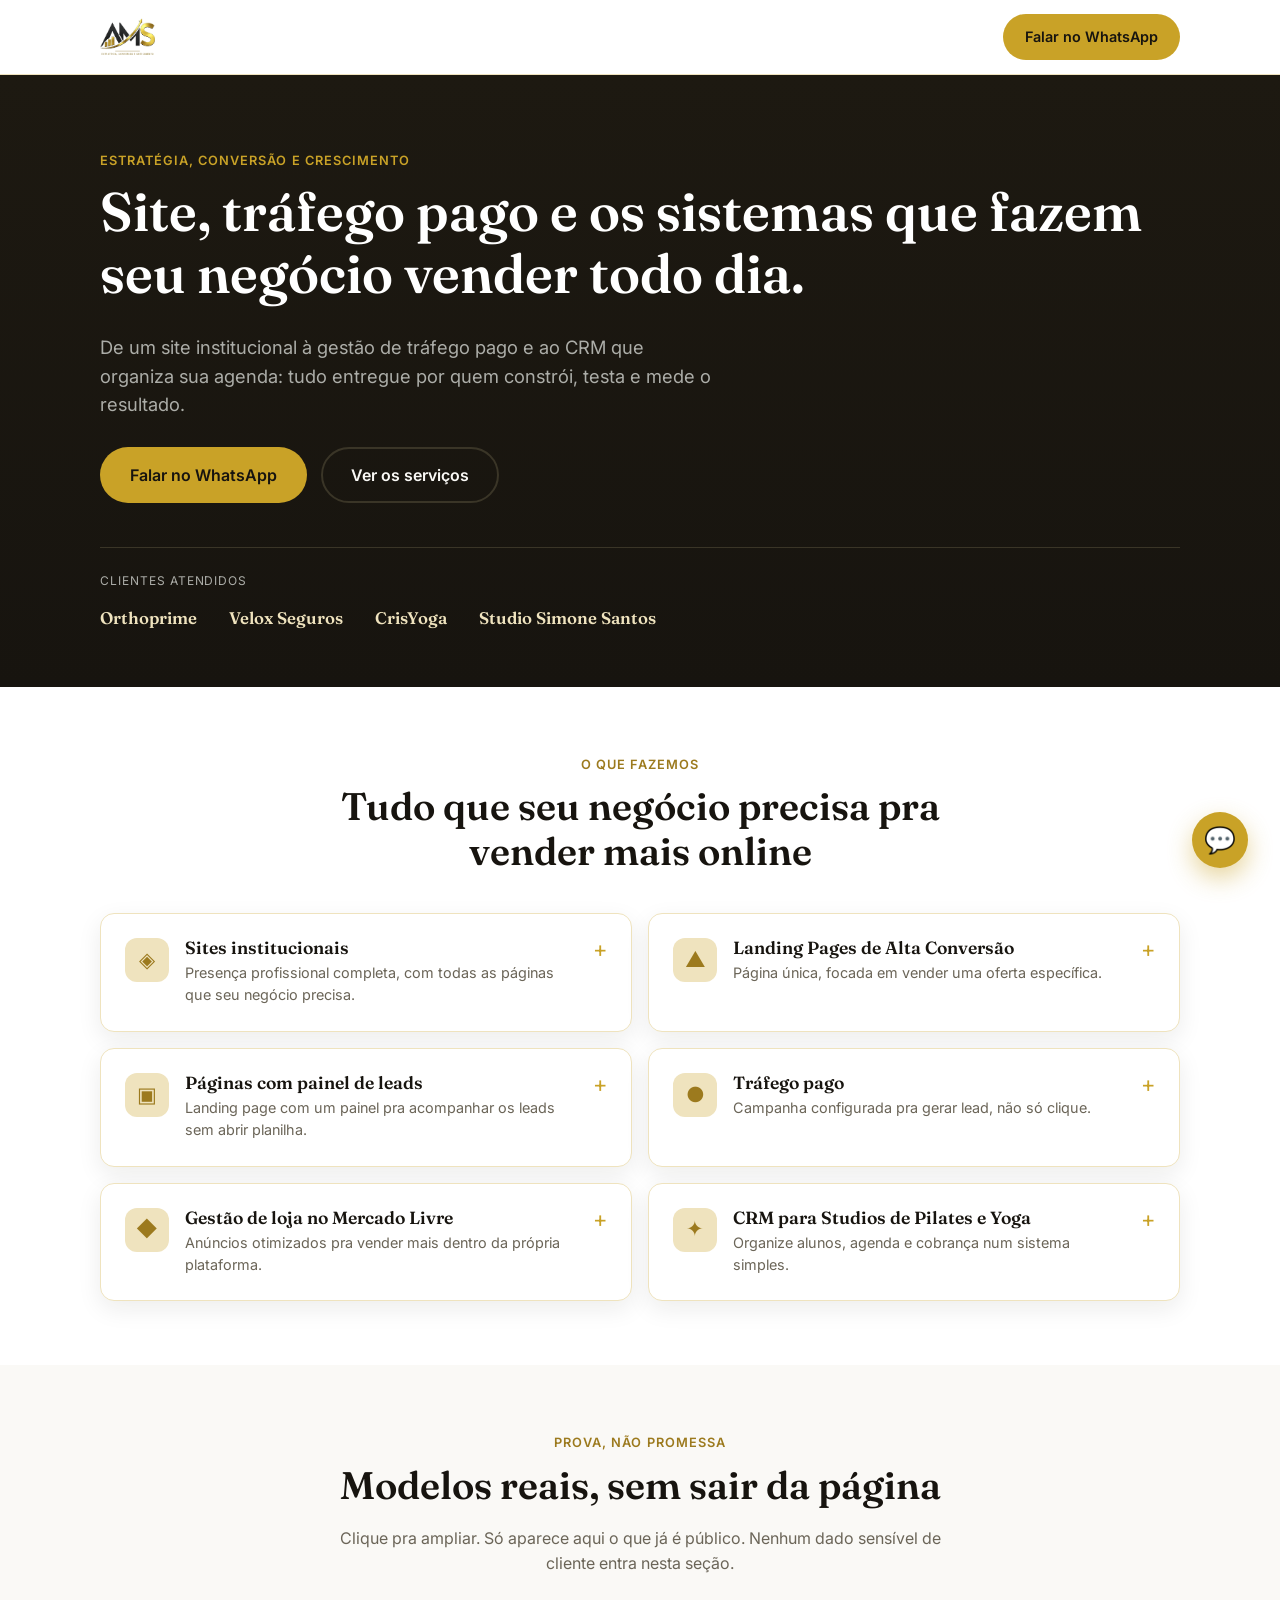
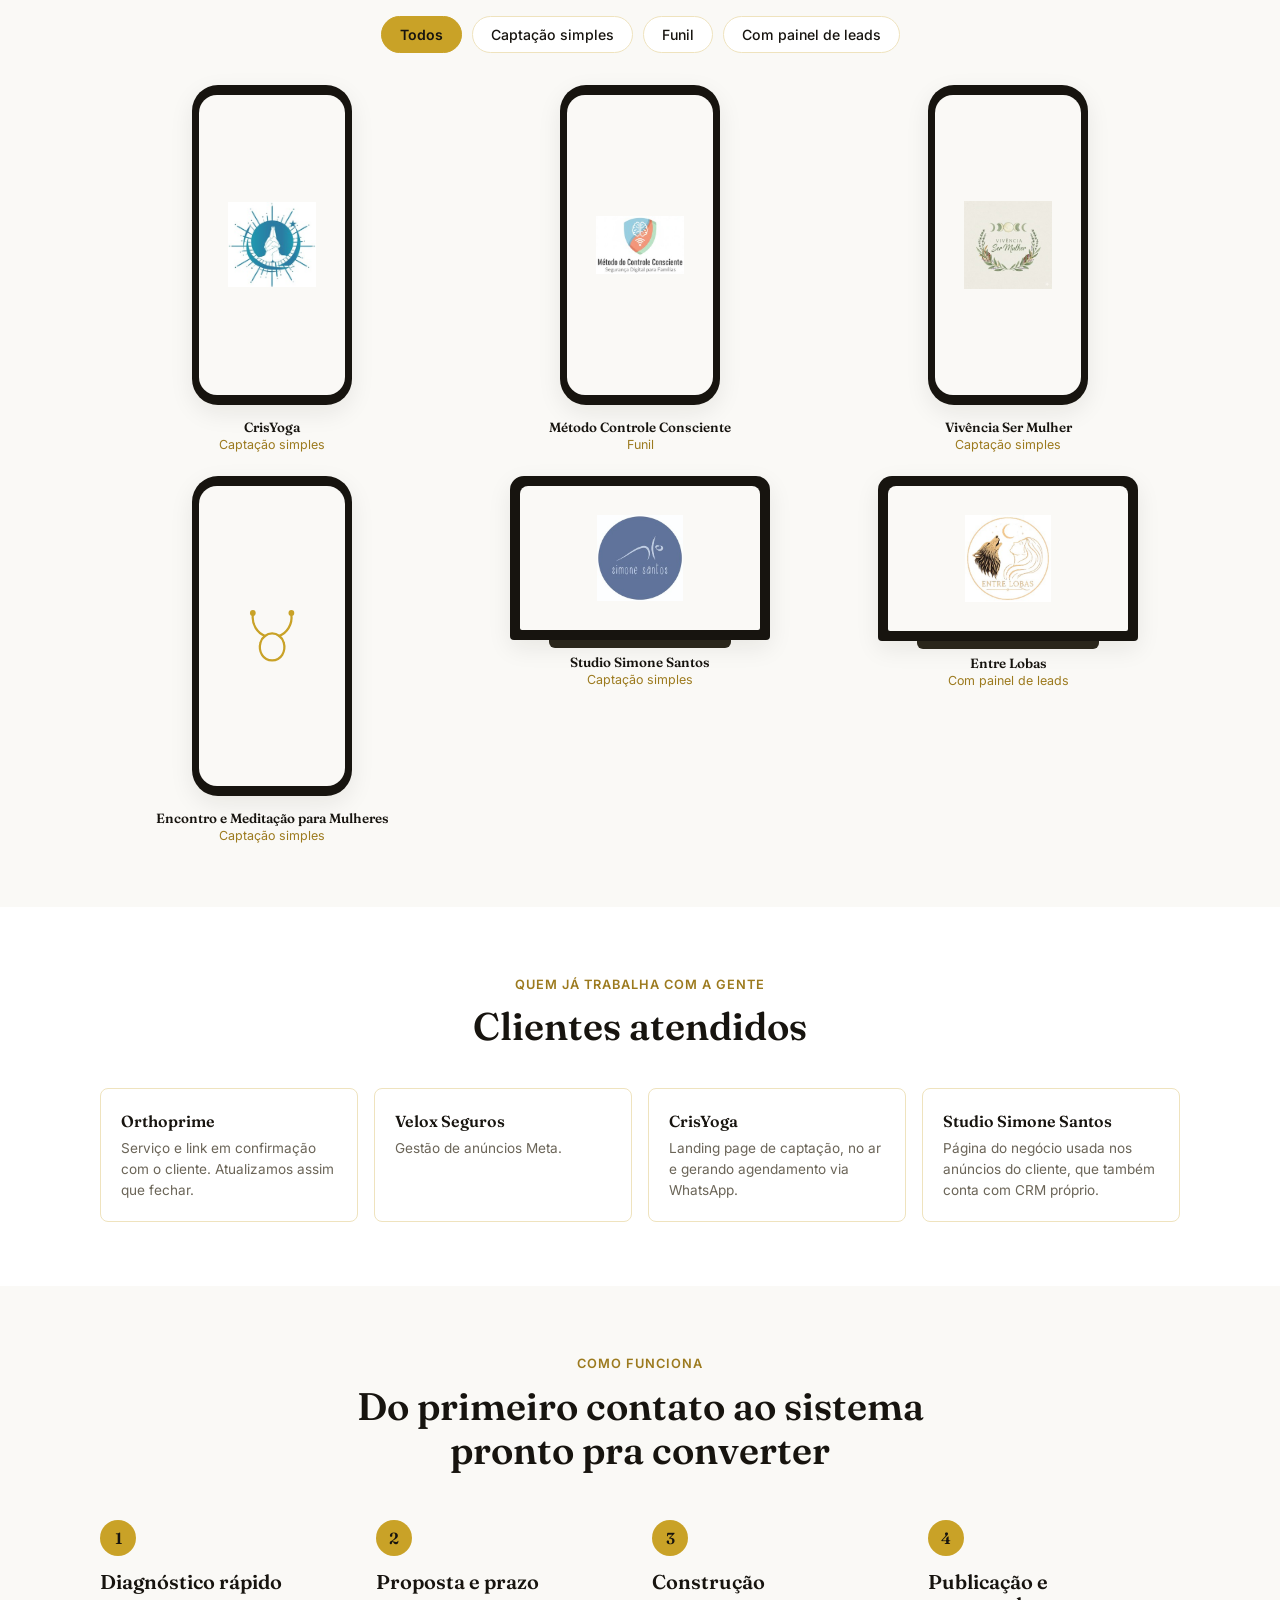
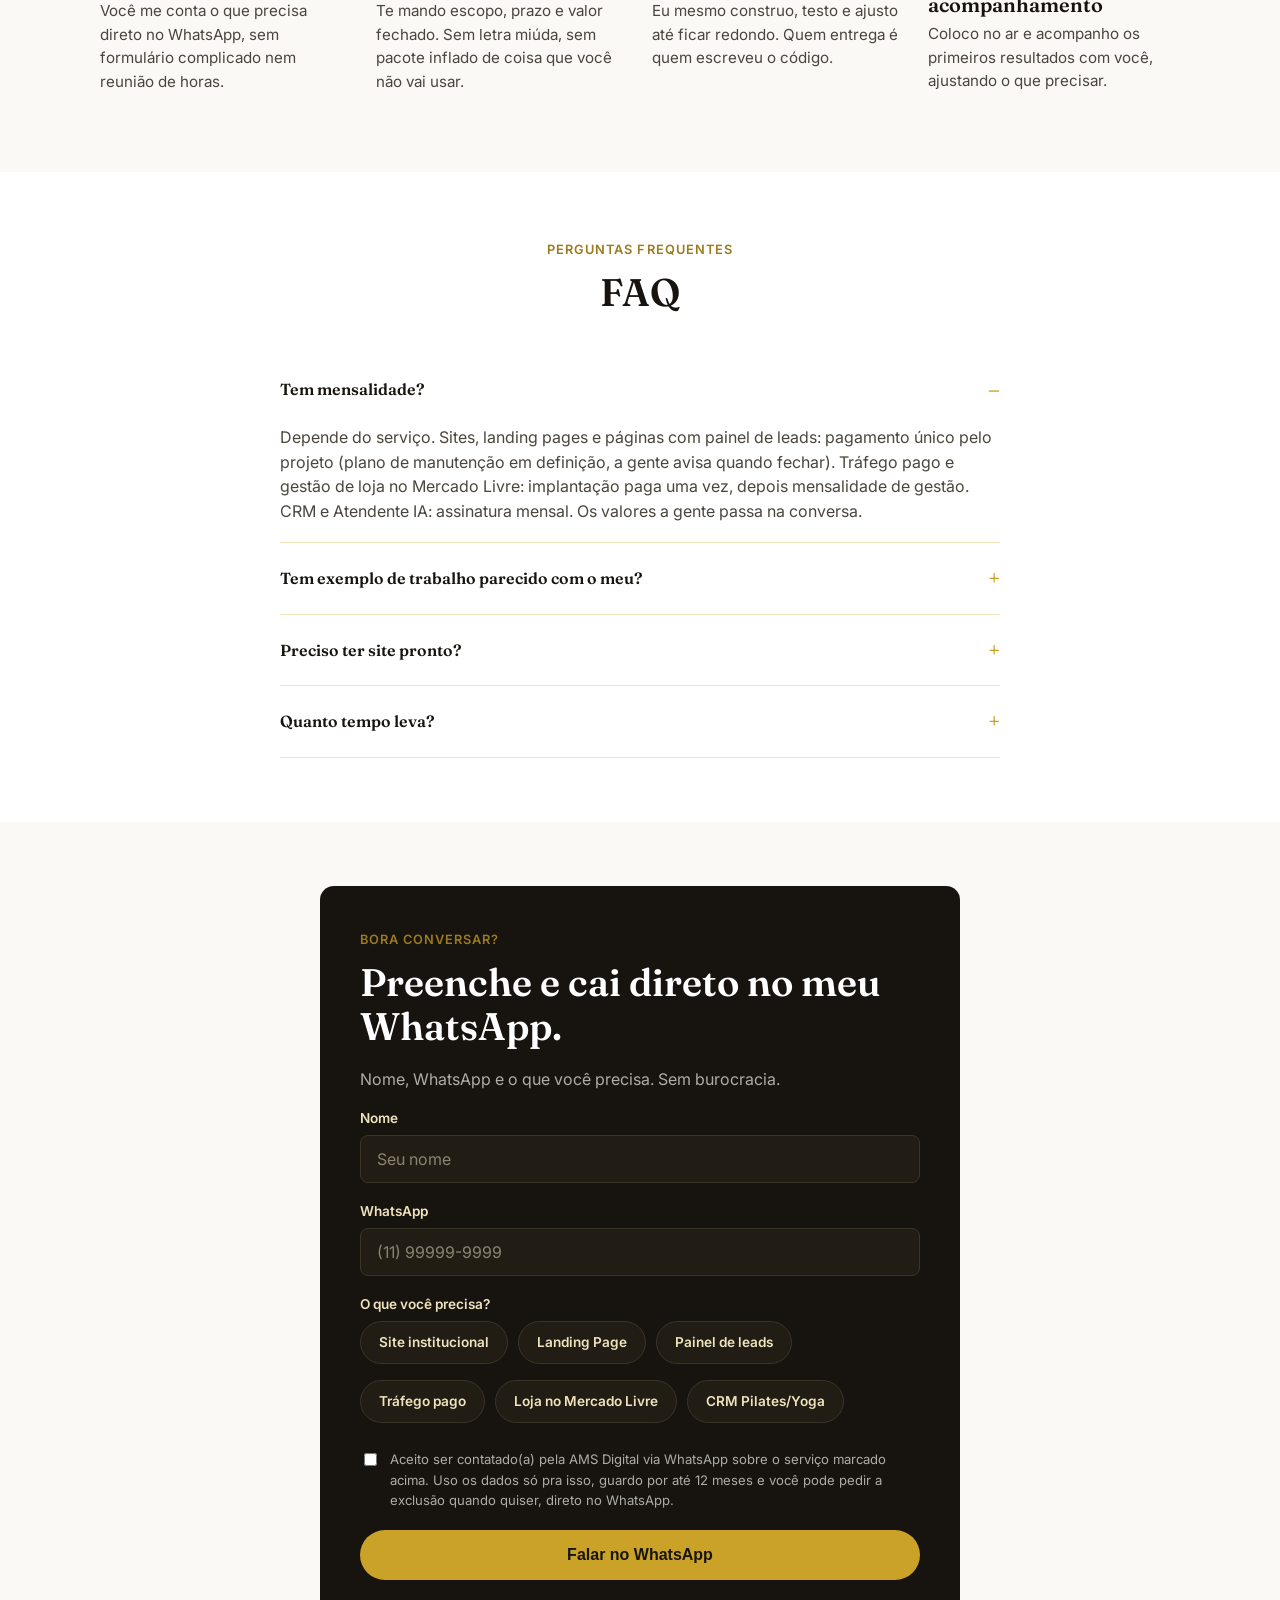
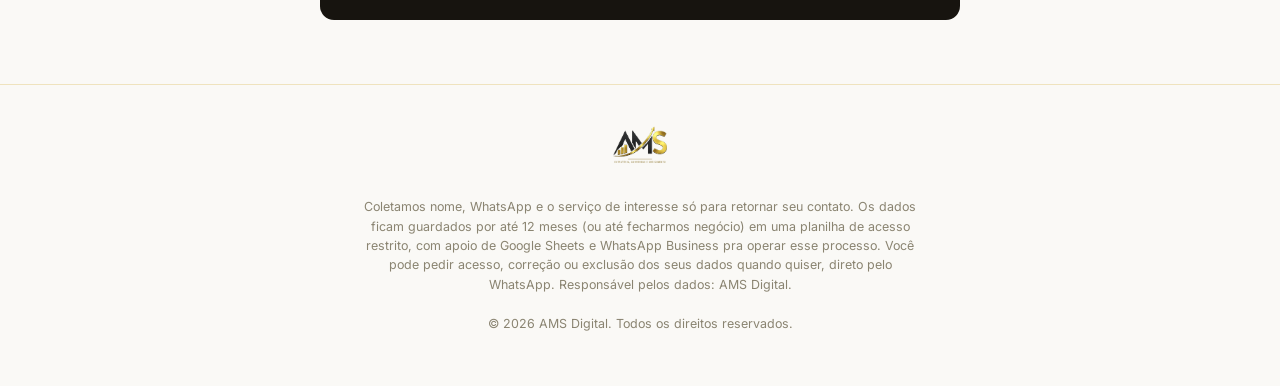
==== commit 26cf54c5: "Refação institucional: home com 6 serviços + tour do CRM em /crm-studios Implementação completa conf" ====
--- a/index.html
+++ b/index.html
@@ -1,16 +1,16 @@
 <!DOCTYPE html>
-<!-- build: implementacao-inicial-2026-09-08 -->
+<!-- build: refacao-institucional-2026-11-19 -->
 <html lang="pt-BR">
 <head>
 <meta charset="UTF-8">
 <meta name="viewport" content="width=device-width, initial-scale=1.0">
-<title>AMS Digital — Landing Pages de Alta Conversão e CRM para Studios de Pilates e Yoga</title>
-<meta name="description" content="Performance digital sem intermediário: landing pages feitas pra vender e sistemas simples de gestão de agenda e alunos. Fale agora no WhatsApp.">
-
-<!-- Open Graph — metadata completa (imagem, título/descrição finais) fica com o item 9 do painel (SEO) -->
+<title>AMS Digital — Sites, Tráfego Pago e Sistemas que Vendem por Você</title>
+<meta name="description" content="Sites institucionais, landing pages, tráfego pago, gestão de loja no Mercado Livre e CRM para studios. Tudo entregue por quem constrói, testa e mede o resultado.">
+
+<!-- Open Graph — metadata completa (imagem, dados estruturados) fica pendente no item SEO -->
 <meta property="og:type" content="website">
-<meta property="og:title" content="AMS Digital — Crescimento digital sem enrolação">
-<meta property="og:description" content="Páginas que convertem e sistemas que organizam seu dia a dia. Fale agora no WhatsApp.">
+<meta property="og:title" content="AMS Digital — Estratégia, conversão e crescimento">
+<meta property="og:description" content="Site, tráfego pago e os sistemas que fazem seu negócio vender todo dia. Fale agora no WhatsApp.">
 <meta property="og:locale" content="pt_BR">
 
 <link rel="preconnect" href="https://fonts.googleapis.com">
@@ -27,7 +27,7 @@
 <header class="header">
   <div class="container">
     <a href="#hero" class="logo">
-      <img src="assets/logo/ams-mkt-digital.png" alt="AMS Mkt Digital" class="logo-img">
+      <img src="assets/logo/ams-mkt-digital.png" alt="AMS Digital" class="logo-img">
     </a>
     <a href="#formulario" class="btn btn-primary" data-cta="nav">Falar no WhatsApp</a>
   </div>
@@ -35,46 +35,270 @@
 
 <section class="hero" id="hero">
   <div class="container">
-    <span class="eyebrow">Performance digital sem intermediário</span>
-    <h1>Crescimento digital sem enrolação: páginas que convertem e sistemas que organizam seu dia a dia.</h1>
-    <p class="lead">Da landing page de alta conversão à gestão de tráfego pago e aos sistemas que organizam sua agenda, tudo entregue por quem constrói, testa e mede na prática.</p>
+    <span class="eyebrow">Estratégia, conversão e crescimento</span>
+    <h1>Site, tráfego pago e os sistemas que fazem seu negócio vender todo dia.</h1>
+    <p class="lead">De um site institucional à gestão de tráfego pago e ao CRM que organiza sua agenda: tudo entregue por quem constrói, testa e mede o resultado.</p>
     <div class="hero-ctas">
       <a href="#formulario" class="btn btn-primary" data-cta="hero-principal">Falar no WhatsApp</a>
-      <a href="#caminhos" class="btn btn-ghost btn-ghost--dark">Ver os três caminhos</a>
-    </div>
-    <div class="hero-proof">
-      <span><strong>CrisYoga</strong>: no ar e captando leads</span>
-      <span><strong>+5</strong> páginas em produção real, não só protótipo</span>
-      <span>Dono técnico entrega, testa e mede, sem terceirizar pra quem não conhece o projeto</span>
-    </div>
-  </div>
-</section>
-
-<section class="section" id="caminhos">
+      <a href="#servicos" class="btn btn-ghost btn-ghost--dark">Ver os serviços</a>
+    </div>
+    <div class="clients-strip">
+      <span class="clients-strip__label">Clientes atendidos</span>
+      <div class="clients-strip__row">
+        <!-- Orthoprime e Velox Seguros: sem arquivo de logo ainda, usando wordmark até a Lori receber o material -->
+        <span class="clients-strip__item">Orthoprime</span>
+        <span class="clients-strip__item">Velox Seguros</span>
+        <span class="clients-strip__item">CrisYoga</span>
+        <span class="clients-strip__item">Studio Simone Santos</span>
+      </div>
+    </div>
+  </div>
+</section>
+
+<section class="section" id="servicos">
   <div class="container">
     <div class="center max-w-prose section-intro">
-      <span class="eyebrow">Três caminhos, um só objetivo</span>
-      <h2>Qual dos três resolve o seu momento agora?</h2>
-    </div>
-    <div class="paths">
-      <article class="path-card">
-        <div class="icon">▲</div>
-        <h3>Landing Page de Alta Conversão</h3>
-        <p>Uma página feita pra vender, não só pra existir. Estrutura pensada em CRO, hospedagem rápida, formulário direto pro WhatsApp e rastreamento de origem de cada lead, pronta pra receber tráfego orgânico (SEO) e tráfego pago desde o primeiro dia.</p>
-        <a href="#formulario" class="btn btn-primary" data-cta="card-lp" data-servico="Landing Page de Alta Conversão">Quero minha landing page</a>
-      </article>
-      <article class="path-card">
-        <div class="icon">●</div>
-        <h3>Tráfego Pago: Meta Ads e Google Ads</h3>
-        <p>Campanha configurada pra gerar lead, não só clique. Pixel e conversões instalados certo, segmentação alinhada com a sua página e acompanhamento semanal de verba, sem contrato de fidelidade nem relatório genérico que não diz nada.</p>
-        <a href="#formulario" class="btn btn-primary" data-cta="card-trafego" data-servico="Tráfego Pago: Meta Ads e Google Ads">Quero rodar tráfego pago</a>
-      </article>
-      <article class="path-card">
-        <div class="icon">◆</div>
-        <h3>CRM para Studios de Pilates e Yoga</h3>
-        <p>Organize alunos e agenda sem pagar por sistema caro. Sistema simples de gestão de alunos, status de contato e agenda, sem mensalidade enterprise. Evolua pra atendimento automático via WhatsApp quando fizer sentido.</p>
-        <a href="#formulario" class="btn btn-primary" data-cta="card-crm" data-servico="CRM para Studios de Pilates e Yoga">Quero organizar meu studio</a>
-      </article>
+      <span class="eyebrow">O que fazemos</span>
+      <h2>Tudo que seu negócio precisa pra vender mais online</h2>
+    </div>
+
+    <div class="services-grid">
+      <details class="service-card">
+        <summary class="service-card__summary" data-cta="servico-card-click" data-servico-nome="Sites institucionais">
+          <div class="service-card__icon">◈</div>
+          <div class="service-card__head">
+            <h3>Sites institucionais</h3>
+            <p class="service-card__teaser">Presença profissional completa, com todas as páginas que seu negócio precisa.</p>
+          </div>
+          <span class="service-card__chevron" aria-hidden="true">+</span>
+        </summary>
+        <div class="service-card__panel">
+          <dl class="service-card__facts">
+            <div><dt>O que entrega</dt><dd>Site com todas as páginas do seu negócio (sobre, serviços, contato), hospedagem rápida e formulário direto pro WhatsApp.</dd></div>
+            <div><dt>Pra quem serve</dt><dd>Clínicas, escritórios e prestadores de serviço que precisam de presença séria online, não só uma página única.</dd></div>
+            <div><dt>Prazo médio</dt><dd>10 a 15 dias úteis, depois que o conteúdo e as fotos estiverem prontos.</dd></div>
+          </dl>
+          <a href="#formulario" class="btn btn-primary" data-cta="servico-cta" data-servico="Site institucional">Quero meu site institucional</a>
+        </div>
+      </details>
+
+      <details class="service-card">
+        <summary class="service-card__summary" data-cta="servico-card-click" data-servico-nome="Landing Pages de Alta Conversão">
+          <div class="service-card__icon">▲</div>
+          <div class="service-card__head">
+            <h3>Landing Pages de Alta Conversão</h3>
+            <p class="service-card__teaser">Página única, focada em vender uma oferta específica.</p>
+          </div>
+          <span class="service-card__chevron" aria-hidden="true">+</span>
+        </summary>
+        <div class="service-card__panel">
+          <dl class="service-card__facts">
+            <div><dt>O que entrega</dt><dd>Página pensada em CRO, com formulário direto pro WhatsApp e rastreamento de origem de cada lead. Pronta pra receber tráfego orgânico (SEO) e tráfego pago (Google, Meta, TikTok) desde o primeiro dia.</dd></div>
+            <div><dt>Pra quem serve</dt><dd>Quem já tem uma oferta definida e precisa de uma página rápida pra rodar campanha ou divulgar um lançamento.</dd></div>
+            <div><dt>Prazo médio</dt><dd>5 a 7 dias úteis.</dd></div>
+          </dl>
+          <a href="#formulario" class="btn btn-primary" data-cta="servico-cta" data-servico="Landing Page de Alta Conversão">Quero minha landing page</a>
+        </div>
+      </details>
+
+      <details class="service-card">
+        <summary class="service-card__summary" data-cta="servico-card-click" data-servico-nome="Páginas com painel de leads">
+          <div class="service-card__icon">▣</div>
+          <div class="service-card__head">
+            <h3>Páginas com painel de leads</h3>
+            <p class="service-card__teaser">Landing page com um painel pra acompanhar os leads sem abrir planilha.</p>
+          </div>
+          <span class="service-card__chevron" aria-hidden="true">+</span>
+        </summary>
+        <div class="service-card__panel">
+          <dl class="service-card__facts">
+            <div><dt>O que entrega</dt><dd>Landing page normal, mais um painel simples e de acesso restrito, onde você vê cada lead que caiu no formulário, com origem e campanha.</dd></div>
+            <div><dt>Pra quem serve</dt><dd>Quem já roda tráfego pago e quer ver os leads chegando sem depender de outra ferramenta.</dd></div>
+            <div><dt>Prazo médio</dt><dd>10 dias úteis.</dd></div>
+          </dl>
+          <a href="#formulario" class="btn btn-primary" data-cta="servico-cta" data-servico="Página com painel de leads">Quero painel de leads</a>
+        </div>
+      </details>
+
+      <details class="service-card">
+        <summary class="service-card__summary" data-cta="servico-card-click" data-servico-nome="Tráfego pago">
+          <div class="service-card__icon">●</div>
+          <div class="service-card__head">
+            <h3>Tráfego pago</h3>
+            <p class="service-card__teaser">Campanha configurada pra gerar lead, não só clique.</p>
+          </div>
+          <span class="service-card__chevron" aria-hidden="true">+</span>
+        </summary>
+        <div class="service-card__panel">
+          <dl class="service-card__facts">
+            <div><dt>O que entrega</dt><dd>Configuração e gestão de Meta Ads e Google Ads: pixel e conversões instalados certo, segmentação alinhada com a sua página, acompanhamento semanal de verba.</dd></div>
+            <div><dt>Pra quem serve</dt><dd>Quem já tem uma página (nossa ou própria) e quer resultado de verdade, sem contrato de fidelidade nem relatório genérico.</dd></div>
+            <div><dt>Prazo médio</dt><dd>Implantação em até 5 dias úteis, depois gestão contínua.</dd></div>
+          </dl>
+          <a href="#formulario" class="btn btn-primary" data-cta="servico-cta" data-servico="Tráfego pago">Quero rodar tráfego pago</a>
+        </div>
+      </details>
+
+      <details class="service-card">
+        <summary class="service-card__summary" data-cta="servico-card-click" data-servico-nome="Gestão de loja no Mercado Livre">
+          <div class="service-card__icon">◆</div>
+          <div class="service-card__head">
+            <h3>Gestão de loja no Mercado Livre</h3>
+            <p class="service-card__teaser">Anúncios otimizados pra vender mais dentro da própria plataforma.</p>
+          </div>
+          <span class="service-card__chevron" aria-hidden="true">+</span>
+        </summary>
+        <div class="service-card__panel">
+          <dl class="service-card__facts">
+            <div><dt>O que entrega</dt><dd>Título, descrição, imagens e Product Ads ajustados em cada anúncio, com acompanhamento de métricas como ACOS e taxa de conversão.</dd></div>
+            <div><dt>Pra quem serve</dt><dd>Quem já vende no Mercado Livre e quer melhorar a posição e a conversão dos anúncios sem aprender a plataforma sozinho.</dd></div>
+            <div><dt>Prazo médio</dt><dd>Diagnóstico em até 5 dias úteis, depois gestão contínua.</dd></div>
+          </dl>
+          <a href="#formulario" class="btn btn-primary" data-cta="servico-cta" data-servico="Gestão de loja no Mercado Livre">Quero organizar minha loja</a>
+        </div>
+      </details>
+
+      <details class="service-card">
+        <summary class="service-card__summary" data-cta="servico-card-click" data-servico-nome="CRM para Studios de Pilates e Yoga">
+          <div class="service-card__icon">✦</div>
+          <div class="service-card__head">
+            <h3>CRM para Studios de Pilates e Yoga</h3>
+            <p class="service-card__teaser">Organize alunos, agenda e cobrança num sistema simples.</p>
+          </div>
+          <span class="service-card__chevron" aria-hidden="true">+</span>
+        </summary>
+        <div class="service-card__panel">
+          <dl class="service-card__facts">
+            <div><dt>O que entrega</dt><dd>Sistema de gestão de alunos, chamada, agenda e cobrança, feito pra studio pequeno, sem a complexidade nem o preço de um sistema enterprise.</dd></div>
+            <div><dt>Pra quem serve</dt><dd>Studios de Pilates e Yoga que ainda organizam tudo em planilha ou papel.</dd></div>
+            <div><dt>Prazo médio</dt><dd>Depende de quantos dados você já tem organizados. A gente vê isso numa conversa.</dd></div>
+          </dl>
+          <a href="crm-studios/" class="btn btn-primary" data-cta="crm-saiba-mais">Saiba mais</a>
+        </div>
+      </details>
+    </div>
+  </div>
+</section>
+
+<section class="section section--off" id="modelos">
+  <div class="container">
+    <div class="center max-w-prose section-intro">
+      <span class="eyebrow">Prova, não promessa</span>
+      <h2>Modelos reais, sem sair da página</h2>
+      <p class="section-note">Clique pra ampliar. Só aparece aqui o que já é público. Nenhum dado sensível de cliente entra nesta seção.</p>
+    </div>
+
+    <div class="gallery-filters" id="gallery-filters" role="group" aria-label="Filtrar modelos">
+      <button type="button" class="filter-pill is-active" data-filter="todos">Todos</button>
+      <button type="button" class="filter-pill" data-filter="captacao">Captação simples</button>
+      <button type="button" class="filter-pill" data-filter="funil">Funil</button>
+      <button type="button" class="filter-pill" data-filter="painel">Com painel de leads</button>
+    </div>
+
+    <div class="gallery-grid" id="gallery-grid">
+      <button type="button" class="model-card" data-category="captacao" data-cta="modelo-ampliar" data-modelo="CrisYoga">
+        <div class="device-frame device-frame--phone">
+          <!-- TODO: trocar pelo screenshot real da página quando disponível -->
+          <div class="device-frame__placeholder">
+            <img src="assets/clients/crisyoga.jpg" alt="" loading="lazy">
+          </div>
+        </div>
+        <span class="model-card__name">CrisYoga</span>
+        <span class="model-card__tag">Captação simples</span>
+      </button>
+
+      <button type="button" class="model-card" data-category="funil" data-cta="modelo-ampliar" data-modelo="Método Controle Consciente">
+        <div class="device-frame device-frame--phone">
+          <div class="device-frame__placeholder">
+            <img src="assets/clients/metodo-consciente.jpg" alt="" loading="lazy">
+          </div>
+        </div>
+        <span class="model-card__name">Método Controle Consciente</span>
+        <span class="model-card__tag">Funil</span>
+      </button>
+
+      <button type="button" class="model-card" data-category="captacao" data-cta="modelo-ampliar" data-modelo="Vivência Ser Mulher">
+        <div class="device-frame device-frame--phone">
+          <div class="device-frame__placeholder">
+            <img src="assets/clients/ser-mulher.jpg" alt="" loading="lazy">
+          </div>
+        </div>
+        <span class="model-card__name">Vivência Ser Mulher</span>
+        <span class="model-card__tag">Captação simples</span>
+      </button>
+
+      <button type="button" class="model-card" data-category="captacao" data-cta="modelo-ampliar" data-modelo="Encontro e Meditação para Mulheres">
+        <div class="device-frame device-frame--phone">
+          <div class="device-frame__placeholder device-frame__placeholder--icon">
+            <svg viewBox="0 0 100 100" fill="none" xmlns="http://www.w3.org/2000/svg" aria-hidden="true">
+              <path d="M50 88C36 88 28 74 32 60C34 52 42 46 50 46C58 46 66 52 68 60C72 74 64 88 50 88Z" stroke="#C9A227" stroke-width="3.5" stroke-linecap="round" stroke-linejoin="round"/>
+              <path d="M39 50C27 45 18 32 20 17" stroke="#C9A227" stroke-width="3.5" stroke-linecap="round"/>
+              <path d="M61 50C73 45 82 32 80 17" stroke="#C9A227" stroke-width="3.5" stroke-linecap="round"/>
+              <circle cx="20" cy="14" r="4.5" fill="#C9A227"/>
+              <circle cx="80" cy="14" r="4.5" fill="#C9A227"/>
+            </svg>
+          </div>
+        </div>
+        <span class="model-card__name">Encontro e Meditação para Mulheres</span>
+        <span class="model-card__tag">Captação simples</span>
+      </button>
+
+      <button type="button" class="model-card" data-category="captacao" data-cta="modelo-ampliar" data-modelo="Studio Simone Santos">
+        <div class="device-frame device-frame--laptop">
+          <div class="device-frame__placeholder">
+            <img src="assets/clients/simone-santos.jpg" alt="" loading="lazy">
+          </div>
+        </div>
+        <span class="model-card__name">Studio Simone Santos</span>
+        <span class="model-card__tag">Captação simples</span>
+      </button>
+
+      <button type="button" class="model-card" data-category="painel" data-cta="modelo-ampliar" data-modelo="Entre Lobas">
+        <div class="device-frame device-frame--laptop">
+          <div class="device-frame__placeholder">
+            <img src="assets/clients/entre-lobas.jpg" alt="" loading="lazy">
+          </div>
+        </div>
+        <span class="model-card__name">Entre Lobas</span>
+        <span class="model-card__tag">Com painel de leads</span>
+      </button>
+    </div>
+  </div>
+</section>
+
+<dialog id="model-modal" class="model-modal">
+  <button type="button" class="model-modal__close" id="model-modal-close" aria-label="Fechar">×</button>
+  <div class="model-modal__body">
+    <div id="model-modal-frame"></div>
+    <h3 id="model-modal-title"></h3>
+    <p id="model-modal-note" class="section-note">Prévia completa em breve. Enquanto isso, visite a página real:</p>
+    <a id="model-modal-link" href="#" target="_blank" rel="noopener" class="btn btn-ghost">Visitar página real</a>
+  </div>
+</dialog>
+
+<section class="section" id="clientes">
+  <div class="container">
+    <div class="center max-w-prose section-intro">
+      <span class="eyebrow">Quem já trabalha com a gente</span>
+      <h2>Clientes atendidos</h2>
+    </div>
+    <div class="client-cards">
+      <div class="client-card">
+        <span class="client-card__name">Orthoprime</span>
+        <p class="client-card__desc">Serviço e link em confirmação com o cliente. Atualizamos assim que fechar.</p>
+      </div>
+      <div class="client-card">
+        <span class="client-card__name">Velox Seguros</span>
+        <p class="client-card__desc">Gestão de anúncios Meta.</p>
+      </div>
+      <a class="client-card client-card--link" href="https://www.crisyoga.com.br/" target="_blank" rel="noopener" data-cta="cliente-crisyoga">
+        <span class="client-card__name">CrisYoga</span>
+        <p class="client-card__desc">Landing page de captação, no ar e gerando agendamento via WhatsApp.</p>
+      </a>
+      <a class="client-card client-card--link" href="http://studiosimonesantos.com.br" target="_blank" rel="noopener" data-cta="cliente-simonesantos">
+        <span class="client-card__name">Studio Simone Santos</span>
+        <p class="client-card__desc">Página do negócio usada nos anúncios do cliente, que também conta com CRM próprio.</p>
+      </a>
     </div>
   </div>
 </section>
@@ -106,91 +330,28 @@
   </div>
 </section>
 
-<section class="section" id="prova">
+<section class="section">
   <div class="container">
     <div class="center max-w-prose section-intro">
-      <span class="eyebrow">Prova, não promessa</span>
-      <h2>Do simples ao completo</h2>
-      <p class="section-note">Exemplos reais em produção. Cada entrega passa por um checklist técnico de LGPD antes de ir ao ar, pra reduzir risco legal desde o primeiro dia.</p>
-    </div>
-    <div class="proof-grid">
-      <a class="proof-item" href="https://www.crisyoga.com.br/" target="_blank" rel="noopener" data-cta="prova-crisyoga">
-        <img class="proof-logo" src="assets/clients/crisyoga.jpg" alt="Logo CrisYoga" loading="lazy">
-        <span class="proof-name">CrisYoga</span>
-        <span class="proof-desc">Landing page de captação simples e direta, gerando agendamento via WhatsApp.</span>
-      </a>
-      <a class="proof-item" href="http://metodo-controle-consciente.netlify.app" target="_blank" rel="noopener" data-cta="prova-mcc">
-        <img class="proof-logo" src="assets/clients/metodo-consciente.jpg" alt="Logo Método do Controle Consciente" loading="lazy">
-        <span class="proof-name">Método Controle Consciente</span>
-        <span class="proof-desc">Página de captação para venda de ebook.</span>
-      </a>
-      <a class="proof-item" href="http://sermulher.programa4estacoes.com.br" target="_blank" rel="noopener" data-cta="prova-sermulher">
-        <img class="proof-logo" src="assets/clients/ser-mulher.jpg" alt="Logo Vivência Ser Mulher" loading="lazy">
-        <span class="proof-name">Vivência Ser Mulher</span>
-        <span class="proof-desc">Inscrição para vivência presencial, com captura de dados essenciais.</span>
-      </a>
-      <a class="proof-item" href="http://meditacaoutero.lovable.app" target="_blank" rel="noopener" data-cta="prova-utero">
-        <svg class="proof-logo" viewBox="0 0 100 100" fill="none" xmlns="http://www.w3.org/2000/svg" aria-label="Ícone abstrato de útero">
-          <path d="M50 88C36 88 28 74 32 60C34 52 42 46 50 46C58 46 66 52 68 60C72 74 64 88 50 88Z" stroke="#C9A227" stroke-width="3.5" stroke-linecap="round" stroke-linejoin="round"/>
-          <path d="M39 50C27 45 18 32 20 17" stroke="#C9A227" stroke-width="3.5" stroke-linecap="round"/>
-          <path d="M61 50C73 45 82 32 80 17" stroke="#C9A227" stroke-width="3.5" stroke-linecap="round"/>
-          <circle cx="20" cy="14" r="4.5" fill="#C9A227"/>
-          <circle cx="80" cy="14" r="4.5" fill="#C9A227"/>
-        </svg>
-        <span class="proof-name">Encontro e Meditação para Mulheres</span>
-        <span class="proof-desc">Captura de leads para encontro de meditação guiada.</span>
-      </a>
-      <a class="proof-item" href="http://entre-lobas.lovable.app" target="_blank" rel="noopener" data-cta="prova-entrelobas">
-        <img class="proof-logo" src="assets/clients/entre-lobas.jpg" alt="Logo Entre Lobas" loading="lazy">
-        <span class="proof-name">Entre Lobas</span>
-        <span class="proof-desc">Página pública do coletivo, com painel financeiro e administração de leads com classificação de conversão por trás.</span>
-      </a>
-      <a class="proof-item" href="http://studiosimonesantos.com.br" target="_blank" rel="noopener" data-cta="prova-simonesantos">
-        <img class="proof-logo" src="assets/clients/simone-santos.jpg" alt="Logo Studio Simone Santos" loading="lazy">
-        <span class="proof-name">Studio Simone Santos</span>
-        <span class="proof-desc">Página do negócio usada nos anúncios do cliente, que também conta com CRM próprio.</span>
-      </a>
-    </div>
-  </div>
-</section>
-
-<section class="section section--off">
-  <div class="container">
-    <div class="center max-w-prose section-intro">
-      <span class="eyebrow">Sem enrolação</span>
-      <h2>O que mais perguntam</h2>
-    </div>
-    <div class="objections">
-      <div class="objection-card">
-        <h3>Preciso ter site pronto?</h3>
-        <p>Não. A maioria dos meus clientes começa do zero: eu cuido da estrutura, do texto e da publicação. Você só aprova o conteúdo.</p>
-      </div>
-      <div class="objection-card">
-        <h3>Funciona pro meu nicho?</h3>
-        <p>Funciona pra qualquer negócio que vende ou atende por WhatsApp. A estrutura de conversão é a mesma. O que muda é a linguagem, e isso a gente ajusta junto.</p>
-      </div>
-      <div class="objection-card">
-        <h3>Quanto tempo leva?</h3>
-        <p>Uma landing page fica pronta em poucos dias após você aprovar o texto e enviar as fotos. O CRM depende do que você já tem organizado. Resolvemos isso numa conversa rápida.</p>
-      </div>
-    </div>
-  </div>
-</section>
-
-<section class="section">
-  <div class="container">
-    <div class="center max-w-prose section-intro section-intro--tight">
       <span class="eyebrow">Perguntas frequentes</span>
       <h2>FAQ</h2>
     </div>
     <div class="narrow-list">
       <details class="faq-item" open>
         <summary>Tem mensalidade?</summary>
-        <p>Não tem mensalidade fixa. Você paga pela construção, e a publicação é feita no domínio que você já tiver (ou te ajudamos a resolver isso). Cada projeto é avaliado individualmente: na conversa, definimos juntos a melhor solução pro seu negócio.</p>
+        <p>Depende do serviço. Sites, landing pages e páginas com painel de leads: pagamento único pelo projeto (plano de manutenção em definição, a gente avisa quando fechar). Tráfego pago e gestão de loja no Mercado Livre: implantação paga uma vez, depois mensalidade de gestão. CRM e Atendente IA: assinatura mensal. Os valores a gente passa na conversa.</p>
       </details>
       <details class="faq-item">
         <summary>Tem exemplo de trabalho parecido com o meu?</summary>
-        <p>Cada projeto é único. Antes de começar, estudamos o material e o negócio do cliente pra construir a experiência certa, não um modelo genérico. Ainda assim, dá pra ver nosso trabalho aplicado a nichos diferentes na seção "Do simples ao completo" acima. Esta própria página da AMS Digital, inclusive, é um exemplo construído com essa metodologia.</p>
+        <p>Cada projeto é único. Antes de começar, estudamos o material e o negócio do cliente pra construir a experiência certa, não um modelo genérico. Ainda assim, dá pra ver nosso trabalho aplicado a nichos diferentes na seção "Modelos reais" acima.</p>
+      </details>
+      <details class="faq-item">
+        <summary>Preciso ter site pronto?</summary>
+        <p>Não. A maioria dos clientes começa do zero: cuidamos da estrutura, do texto e da publicação. Você só aprova o conteúdo.</p>
+      </details>
+      <details class="faq-item">
+        <summary>Quanto tempo leva?</summary>
+        <p>Depende do serviço. Os prazos médios estão em cada card da seção "O que fazemos" acima. No geral, landing pages e tráfego pago saem mais rápido; sites institucionais e CRM dependem de quanto conteúdo ou dado você já tem organizado.</p>
       </details>
     </div>
   </div>
@@ -215,13 +376,25 @@
         <div class="field">
           <label>O que você precisa?</label>
           <div class="radio-group" id="servico-group">
+            <label class="radio-pill" data-value="Site institucional">
+              <input type="radio" name="servico" value="Site institucional" class="sr-only-input">
+              Site institucional
+            </label>
             <label class="radio-pill" data-value="Landing Page de Alta Conversão">
               <input type="radio" name="servico" value="Landing Page de Alta Conversão" class="sr-only-input">
               Landing Page
             </label>
-            <label class="radio-pill" data-value="Tráfego Pago: Meta Ads e Google Ads">
-              <input type="radio" name="servico" value="Tráfego Pago: Meta Ads e Google Ads" class="sr-only-input">
-              Tráfego Pago
+            <label class="radio-pill" data-value="Página com painel de leads">
+              <input type="radio" name="servico" value="Página com painel de leads" class="sr-only-input">
+              Painel de leads
+            </label>
+            <label class="radio-pill" data-value="Tráfego pago">
+              <input type="radio" name="servico" value="Tráfego pago" class="sr-only-input">
+              Tráfego pago
+            </label>
+            <label class="radio-pill" data-value="Gestão de loja no Mercado Livre">
+              <input type="radio" name="servico" value="Gestão de loja no Mercado Livre" class="sr-only-input">
+              Loja no Mercado Livre
             </label>
             <label class="radio-pill" data-value="CRM para Studios de Pilates e Yoga">
               <input type="radio" name="servico" value="CRM para Studios de Pilates e Yoga" class="sr-only-input">
@@ -248,7 +421,7 @@
 <footer class="footer">
   <div class="container">
     <a href="#hero" class="logo">
-      <img src="assets/logo/ams-mkt-digital.png" alt="AMS Mkt Digital" class="logo-img">
+      <img src="assets/logo/ams-mkt-digital.png" alt="AMS Digital" class="logo-img">
     </a>
     <div class="footer-social">
       <a href="#" id="instagram-link" target="_blank" rel="noopener" aria-label="Instagram" hidden>IG</a>
--- a/css/styles.css
+++ b/css/styles.css
@@ -201,47 +201,340 @@
 
 .hero-proof strong { color: var(--champagne); }
 
-/* ---------- Caminhos (cards) ---------- */
-.paths {
+/* ---------- Faixa de clientes (hero) ---------- */
+.clients-strip {
+  margin-top: 44px;
+  padding-top: 24px;
+  border-top: 1px solid #3a3527;
+}
+
+.clients-strip__label {
+  display: block;
+  font-size: 0.75rem;
+  letter-spacing: 0.08em;
+  text-transform: uppercase;
+  color: var(--silver);
+  margin-bottom: 14px;
+}
+
+.clients-strip__row {
+  display: flex;
+  flex-wrap: wrap;
+  gap: 20px 32px;
+}
+
+.clients-strip__item {
+  font-family: var(--font-display);
+  font-weight: 600;
+  font-size: 1.05rem;
+  color: var(--champagne);
+}
+
+/* ---------- Serviços (cards expansíveis) ---------- */
+.services-grid {
+  display: grid;
+  gap: 16px;
+  grid-template-columns: 1fr;
+}
+
+@media (min-width: 720px) {
+  .services-grid { grid-template-columns: 1fr 1fr; }
+}
+
+.service-card {
+  background: var(--white);
+  border: 1px solid var(--champagne);
+  border-radius: var(--radius);
+  box-shadow: var(--shadow-card);
+  overflow: hidden;
+}
+
+.service-card__summary {
+  cursor: pointer;
+  list-style: none;
+  padding: 24px;
+  display: flex;
+  align-items: flex-start;
+  gap: 16px;
+}
+
+.service-card__summary::-webkit-details-marker { display: none; }
+
+.service-card__icon {
+  flex-shrink: 0;
+  width: 44px;
+  height: 44px;
+  border-radius: 12px;
+  background: var(--champagne);
+  color: var(--bronze);
+  display: flex;
+  align-items: center;
+  justify-content: center;
+  font-size: 1.3rem;
+}
+
+.service-card__head { flex-grow: 1; min-width: 0; }
+.service-card__head h3 { margin-bottom: 4px; font-size: 1.1rem; }
+
+.service-card__teaser {
+  margin: 0;
+  color: #6b6558;
+  font-size: 0.9rem;
+}
+
+.service-card__chevron {
+  flex-shrink: 0;
+  font-size: 1.4rem;
+  color: var(--gold);
+  line-height: 1;
+}
+
+.service-card[open] .service-card__chevron { transform: rotate(45deg); }
+
+.service-card__panel {
+  padding: 0 24px 24px;
+  border-top: 1px solid var(--champagne);
+  padding-top: 20px;
+}
+
+.service-card__facts {
+  margin: 0 0 20px;
+  display: grid;
+  gap: 14px;
+}
+
+.service-card__facts dt {
+  font-size: 0.78rem;
+  font-weight: 600;
+  letter-spacing: 0.04em;
+  text-transform: uppercase;
+  color: var(--bronze);
+  margin-bottom: 2px;
+}
+
+.service-card__facts dd {
+  margin: 0;
+  color: #4a463d;
+  font-size: 0.95rem;
+}
+
+/* ---------- Galeria de modelos ---------- */
+.gallery-filters {
+  display: flex;
+  flex-wrap: wrap;
+  gap: 10px;
+  justify-content: center;
+  margin-bottom: 32px;
+}
+
+.filter-pill {
+  border: 1px solid var(--champagne);
+  background: var(--white);
+  color: var(--graphite);
+  border-radius: 999px;
+  padding: 9px 18px;
+  font-size: 0.88rem;
+  font-weight: 500;
+  cursor: pointer;
+  font-family: var(--font-body);
+}
+
+.filter-pill.is-active {
+  background: var(--gold);
+  border-color: var(--gold);
+  color: var(--graphite);
+  font-weight: 600;
+}
+
+.gallery-grid {
   display: grid;
   gap: 24px;
   grid-template-columns: 1fr;
 }
 
 @media (min-width: 640px) {
-  .paths { grid-template-columns: 1fr 1fr; }
-}
-
-@media (min-width: 980px) {
-  .paths { grid-template-columns: repeat(3, 1fr); }
-}
-
-.path-card {
-  background: var(--white);
+  .gallery-grid { grid-template-columns: repeat(2, 1fr); }
+}
+@media (min-width: 960px) {
+  .gallery-grid { grid-template-columns: repeat(3, 1fr); }
+}
+
+.model-card {
+  background: transparent;
+  border: none;
+  padding: 0;
+  cursor: pointer;
+  font-family: var(--font-body);
+  text-align: center;
+  display: flex;
+  flex-direction: column;
+  align-items: center;
+}
+
+.model-card[hidden] { display: none; }
+
+.model-card__name {
+  margin-top: 14px;
+  font-family: var(--font-display);
+  font-weight: 600;
+  color: var(--graphite);
+}
+
+.model-card__tag {
+  margin-top: 2px;
+  font-size: 0.78rem;
+  color: var(--bronze);
+}
+
+/* Molduras CSS puras — sem imagem de moldura, só formas */
+.device-frame {
+  background: var(--graphite);
+  border-radius: 20px;
+  padding: 10px;
+  box-shadow: var(--shadow-card);
+  transition: transform 0.15s ease;
+}
+
+.model-card:hover .device-frame { transform: translateY(-3px); }
+
+.device-frame--phone {
+  width: 160px;
+  aspect-ratio: 9 / 18;
+  border-radius: 26px;
+  padding: 10px 7px;
+}
+
+.device-frame--laptop {
+  width: 260px;
+  aspect-ratio: 16 / 10;
+  border-radius: 14px 14px 4px 4px;
+  position: relative;
+}
+
+.device-frame--laptop::after {
+  content: "";
+  position: absolute;
+  left: 50%;
+  bottom: -8px;
+  transform: translateX(-50%);
+  width: 70%;
+  height: 8px;
+  background: #2a261b;
+  border-radius: 0 0 6px 6px;
+}
+
+.device-frame__placeholder {
+  width: 100%;
+  height: 100%;
+  background: var(--off-white);
+  border-radius: inherit;
+  display: flex;
+  align-items: center;
+  justify-content: center;
+  overflow: hidden;
+}
+
+.device-frame--phone .device-frame__placeholder { border-radius: 18px; }
+.device-frame--laptop .device-frame__placeholder { border-radius: 8px 8px 2px 2px; }
+
+.device-frame__placeholder img {
+  max-width: 60%;
+  max-height: 60%;
+  object-fit: contain;
+}
+
+.device-frame__placeholder--icon svg { width: 44%; height: 44%; }
+
+/* ---------- Modal de ampliação dos modelos ---------- */
+.model-modal {
+  border: none;
+  border-radius: var(--radius);
+  padding: 0;
+  max-width: 480px;
+  width: calc(100% - 40px);
+  box-shadow: 0 20px 60px rgba(0, 0, 0, 0.3);
+}
+
+.model-modal::backdrop {
+  background: rgba(23, 20, 15, 0.7);
+}
+
+.model-modal__body {
+  padding: 40px 32px 32px;
+  text-align: center;
+  display: flex;
+  flex-direction: column;
+  align-items: center;
+}
+
+.model-modal__body h3 {
+  margin-top: 20px;
+  margin-bottom: 8px;
+}
+
+.model-modal__close {
+  position: absolute;
+  top: 12px;
+  right: 12px;
+  width: 32px;
+  height: 32px;
+  border-radius: 50%;
+  border: none;
+  background: var(--off-white);
+  color: var(--graphite);
+  font-size: 1.2rem;
+  cursor: pointer;
+  line-height: 1;
+}
+
+.device-frame--modal {
+  width: 220px;
+}
+
+/* ---------- Clientes atendidos ---------- */
+.client-cards {
+  display: grid;
+  gap: 16px;
+  grid-template-columns: 1fr;
+}
+
+@media (min-width: 640px) {
+  .client-cards { grid-template-columns: repeat(2, 1fr); }
+}
+@media (min-width: 960px) {
+  .client-cards { grid-template-columns: repeat(4, 1fr); }
+}
+
+.client-card {
   border: 1px solid var(--champagne);
-  border-radius: var(--radius);
-  padding: 32px;
-  box-shadow: var(--shadow-card);
-  display: flex;
-  flex-direction: column;
-}
-
-.path-card .icon {
-  width: 48px;
-  height: 48px;
-  border-radius: 12px;
-  background: var(--champagne);
-  color: var(--bronze);
-  display: flex;
-  align-items: center;
-  justify-content: center;
-  font-size: 1.4rem;
-  margin-bottom: 18px;
-}
-
-.path-card p { color: #4a463d; flex-grow: 1; }
-
-.path-card .btn { margin-top: 12px; align-self: flex-start; }
+  border-radius: var(--radius-sm);
+  padding: 20px;
+  text-decoration: none;
+  color: var(--graphite);
+  display: block;
+}
+
+.client-card--link {
+  transition: border-color 0.15s ease, transform 0.15s ease;
+}
+
+.client-card--link:hover {
+  border-color: var(--gold);
+  transform: translateY(-2px);
+}
+
+.client-card__name {
+  font-family: var(--font-display);
+  font-weight: 600;
+  display: block;
+  margin-bottom: 4px;
+}
+
+.client-card__desc {
+  font-size: 0.85rem;
+  color: #6b6558;
+  margin: 0;
+}
 
 /* ---------- Como funciona ---------- */
 .steps {
@@ -278,75 +571,6 @@
 
 .step h3 { margin-bottom: 6px; }
 .step p { color: #4a463d; font-size: 0.95rem; }
-
-/* ---------- Prova / diferenciais ---------- */
-.proof-grid {
-  display: grid;
-  gap: 16px;
-  grid-template-columns: 1fr;
-}
-
-@media (min-width: 640px) {
-  .proof-grid { grid-template-columns: repeat(2, 1fr); }
-}
-@media (min-width: 960px) {
-  .proof-grid { grid-template-columns: repeat(3, 1fr); }
-}
-
-.proof-item {
-  border: 1px solid var(--champagne);
-  border-radius: var(--radius-sm);
-  padding: 20px;
-  text-decoration: none;
-  color: var(--graphite);
-  transition: border-color 0.15s ease, transform 0.15s ease;
-}
-
-.proof-item:hover {
-  border-color: var(--gold);
-  transform: translateY(-2px);
-}
-
-.proof-item .proof-logo {
-  height: 36px;
-  width: auto;
-  max-width: 140px;
-  object-fit: contain;
-  object-position: left center;
-  margin-bottom: 10px;
-}
-
-.proof-item .proof-name {
-  font-family: var(--font-display);
-  font-weight: 600;
-  display: block;
-  margin-bottom: 4px;
-}
-
-.proof-item .proof-desc {
-  font-size: 0.85rem;
-  color: #6b6558;
-}
-
-/* ---------- Objeções ---------- */
-.objections {
-  display: grid;
-  gap: 16px;
-  grid-template-columns: 1fr;
-}
-
-@media (min-width: 760px) {
-  .objections { grid-template-columns: repeat(3, 1fr); }
-}
-
-.objection-card {
-  background: var(--off-white);
-  border-radius: var(--radius-sm);
-  padding: 22px;
-}
-
-.objection-card h3 { font-size: 1.05rem; color: var(--bronze); }
-.objection-card p { color: #4a463d; font-size: 0.95rem; margin: 0; }
 
 /* ---------- FAQ (accordion nativo, sem JS) ---------- */
 .faq-item {
